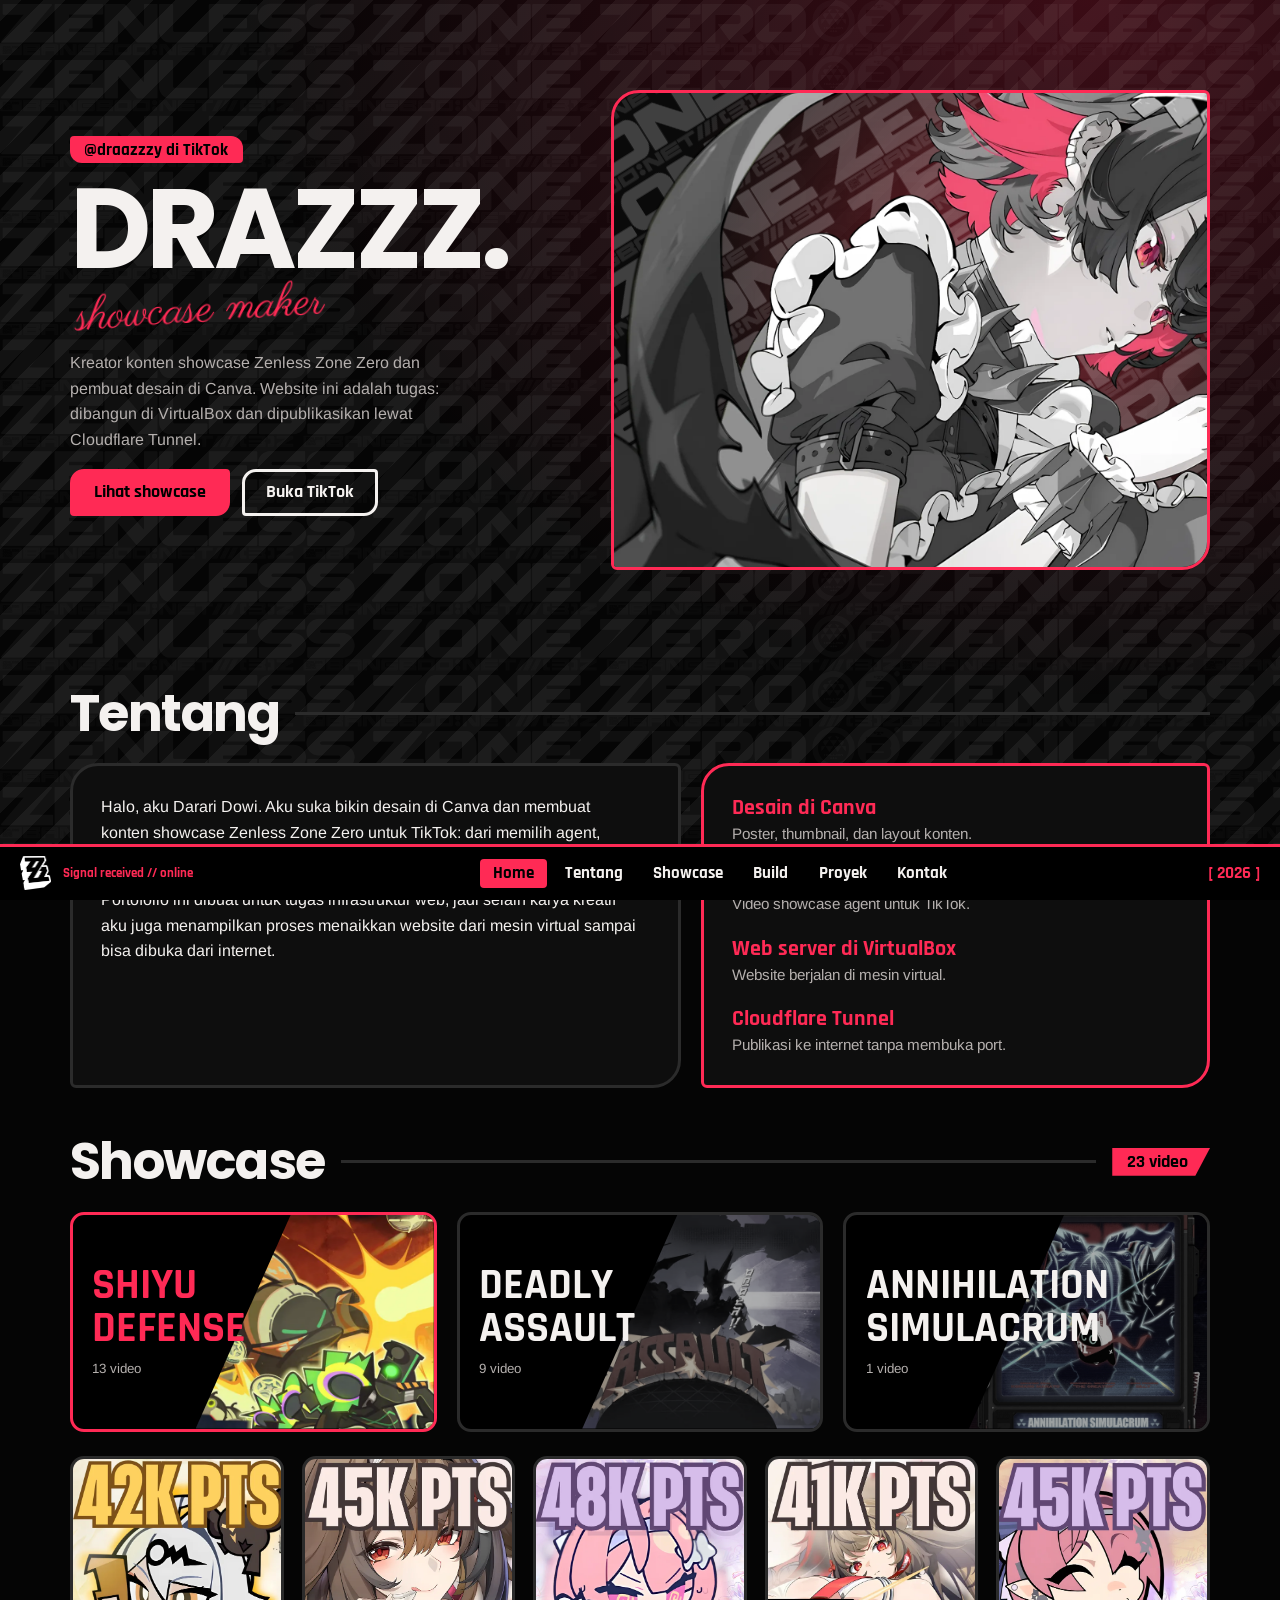
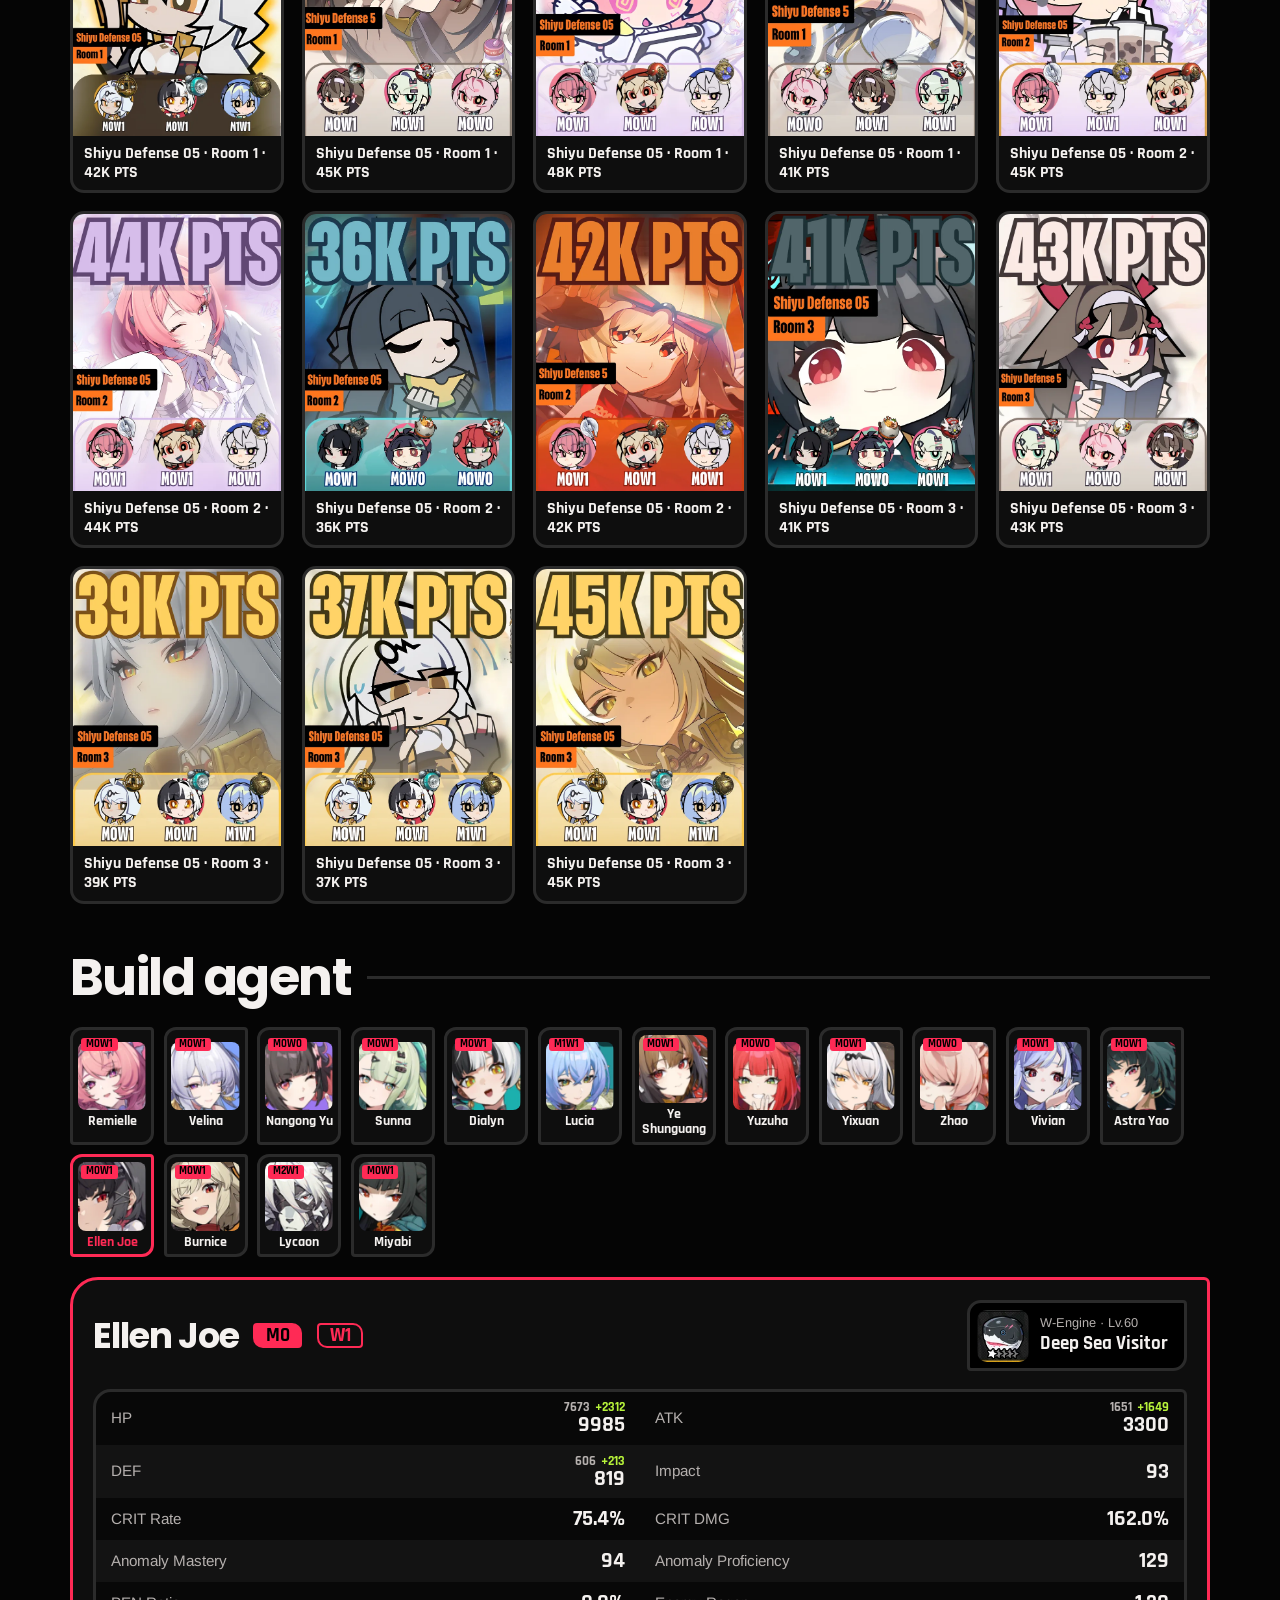
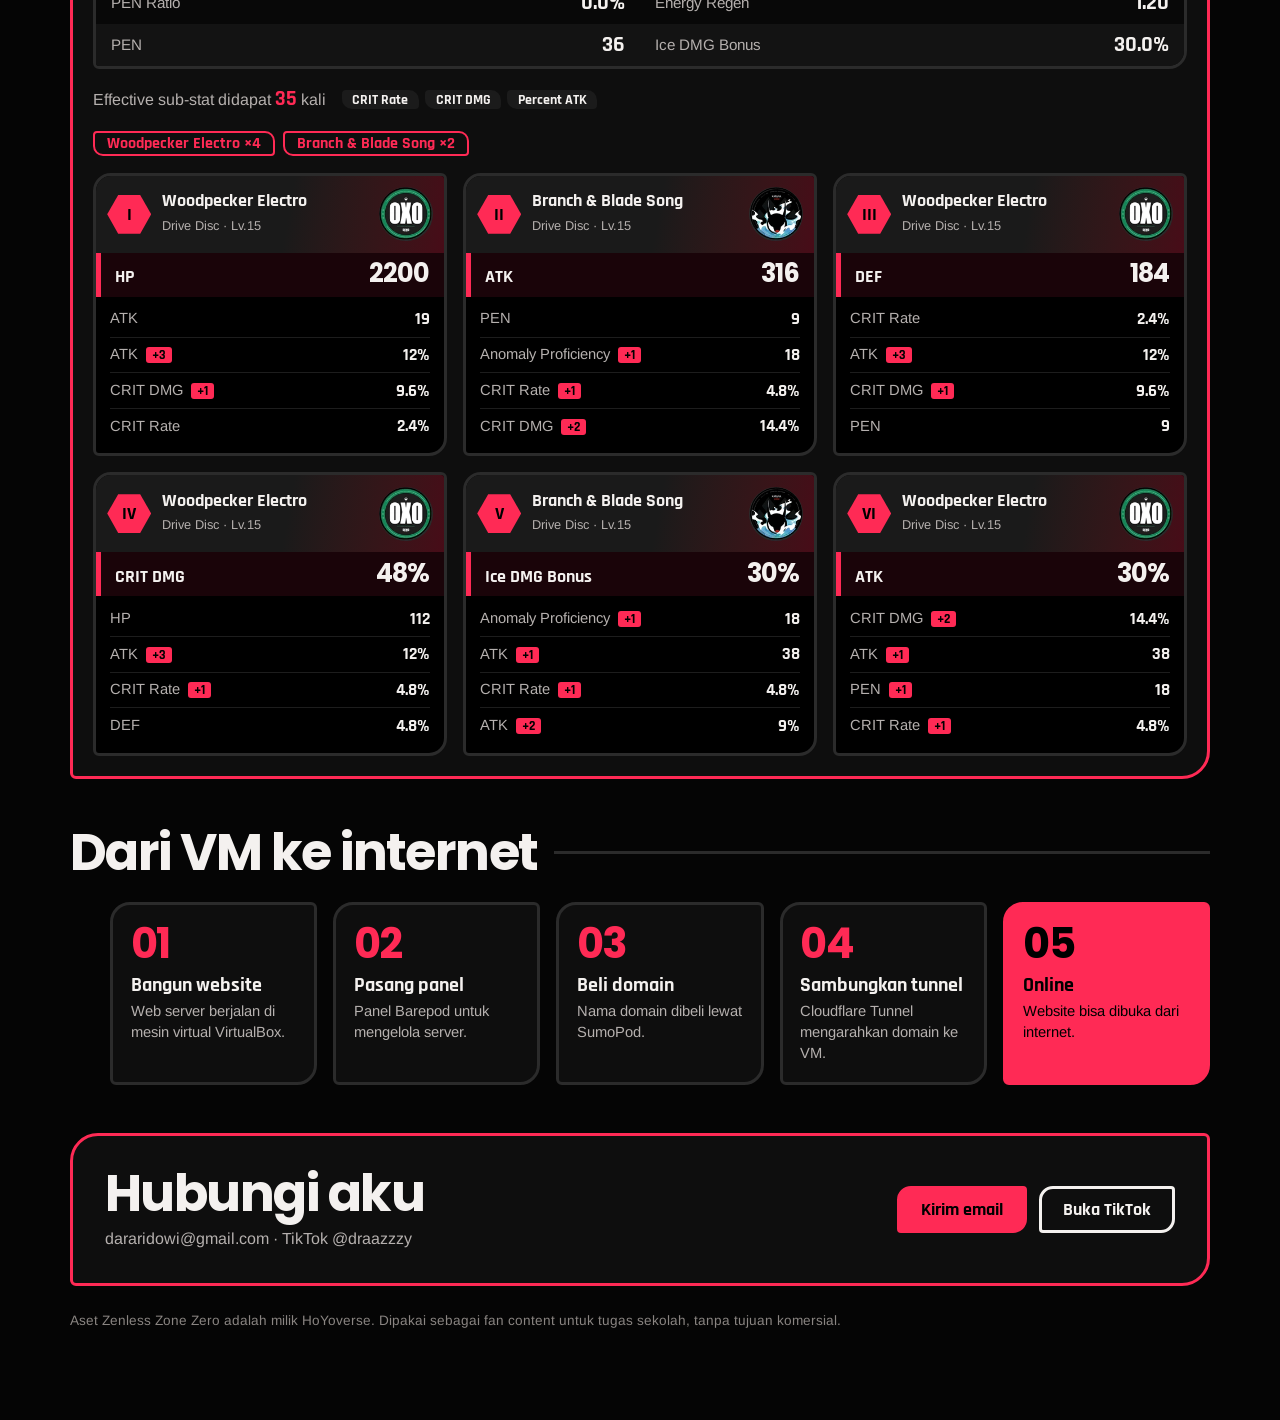
==== index.html @ 4cbf47a1 "Commit pertama portofolio tiktok draazzzy" ====
<!DOCTYPE html>
<html lang="id">
<head>
<meta charset="utf-8">
<meta name="viewport" content="width=device-width, initial-scale=1, viewport-fit=cover">
<meta name="theme-color" content="#000000">
<title>Drazzz. | Portofolio</title>
<meta name="description" content="Portofolio Drazzz.: desain Canva dan konten showcase Zenless Zone Zero.">
<style>
@font-face{font-family:ZZZ;src:url(assets/fonts/Zenless_Font.ttf);font-display:swap}
@font-face{font-family:Raj;src:url(assets/fonts/Rajdhani-Bold.ttf);font-weight:700;font-display:swap}
@font-face{font-family:Script;src:url(assets/fonts/Parisienne-Regular.ttf);font-display:swap}
@font-face{font-family:Arimo;src:url(assets/fonts/Arimo-VariableFont.ttf);font-weight:100 700;font-display:swap}

@property --red{syntax:"<color>";inherits:true;initial-value:#ff2a55}
:root{transition:--red .6s ease;--bg:#050505;--card:#0e0e0e;--line:#2b2b2b;--w:#f4f1ef;--mut:#b5b0ae;--red:#ff2a55;--redd:#c4143a}
*{box-sizing:border-box;margin:0}
html{scroll-behavior:smooth}
body{font:1rem/1.6 Arimo,system-ui,sans-serif;color:var(--w);background:var(--bg);padding-bottom:5.5rem}
img{display:block;max-width:100%}
a{color:inherit}
button{font:inherit;color:inherit;cursor:pointer}
:focus-visible{outline:3px solid var(--w);outline-offset:3px}
.wrap{max-width:1180px;margin:0 auto;padding:0 1.25rem}
.sec{padding:3rem 0 0;scroll-margin-top:1rem}
.panel{border:3px solid var(--line);border-radius:28px 6px 28px 6px;background:var(--card);overflow:hidden}

/* latar animasi ala ZZZ: garis diagonal + teks banner bergeser */
.bg{position:fixed;inset:0;z-index:-1;pointer-events:none;
  background:radial-gradient(ellipse at 85% 0,color-mix(in srgb,var(--red) 22%,transparent),transparent 55%),
  linear-gradient(135deg,#121212 25%,transparent 25% 50%,#121212 50% 75%,transparent 75%) 0 0/44px 44px}
.bg::after{content:"";position:absolute;inset:0;background:url(assets/img/banner.webp) 0 0/900px auto;opacity:.045}
@media(prefers-reduced-motion:no-preference){
  .bg{animation:stripe 3s linear infinite}
  .bg::after{animation:slide 40s linear infinite}
  @keyframes stripe{to{background-position:0 0,44px 44px}}
  @keyframes slide{to{background-position:900px 0}}
}

h2{display:flex;align-items:center;gap:1rem;font:700 clamp(2rem,5vw,3.2rem)/1 ZZZ,sans-serif;letter-spacing:-.03em;margin-bottom:1.5rem}
h2::after{content:"";flex:1;height:3px;background:var(--line);min-width:2rem}
.tag{order:1;font:700 1.15rem Raj,sans-serif;letter-spacing:0;background:var(--red);color:#000;padding:.15rem 1.4rem .15rem .9rem;clip-path:polygon(0 0,100% 0,85% 100%,0 100%)}

/* HERO */
.hero{display:grid;grid-template-columns:1fr 1.15fr;gap:1.25rem;padding-top:1.25rem;min-height:min(80vh,640px);align-items:center}
.copy{display:flex;flex-direction:column;justify-content:flex-end;align-items:flex-start;gap:1rem;padding-bottom:.5rem}
.chip{font:700 1.05rem Raj,sans-serif;background:var(--red);color:#000;padding:.15rem .9rem;border-radius:4px 12px 4px 12px}
h1{font:700 clamp(2.8rem,9vw,7rem)/.9 ZZZ,sans-serif;letter-spacing:-.045em;text-transform:uppercase}
.script{font:clamp(2rem,4vw,2.9rem)/1 Script,cursive;color:var(--red);rotate:-4deg;margin:-.5rem 0 0 .4rem}
.lead{max-width:46ch;color:var(--mut)}
.btns{display:flex;flex-wrap:wrap;gap:.8rem}
.btn{display:inline-block;font:700 1.1rem Raj,sans-serif;padding:.6rem 1.3rem;border:3px solid var(--w);border-radius:14px 4px 14px 4px;background:transparent;text-decoration:none;transition:background .15s,color .15s}
.btn:hover{background:var(--w);color:#000}
.btn.p{background:var(--red);border-color:var(--red);color:#000}
.btn.p:hover{background:var(--w);border-color:var(--w)}
.art{position:relative;aspect-ratio:5/4;border-color:var(--red);background:radial-gradient(circle at 70% 40%,color-mix(in srgb,var(--red) 40%,transparent),#0a0a0a 72%)}
.vbg{position:absolute;inset:-60%;background:url(assets/img/banner_hd.webp) 0 0/1000px auto;opacity:.22;rotate:-32deg}
.ellen{position:absolute;inset:0;width:100%;height:100%;object-fit:cover;object-position:50% 50%;scale:1.05;translate:var(--px,0) var(--py,0);transition:translate .3s ease-out,opacity .25s}
@media(prefers-reduced-motion:no-preference){
  .vbg{animation:vslide 18s linear infinite}
  .ellen{animation:float 6s ease-in-out infinite}
  @keyframes vslide{to{background-position:1000px 0}}
  @keyframes float{50%{transform:translateY(-14px) rotate(.8deg)}}
}

/* TENTANG */
.two{display:grid;grid-template-columns:1.2fr 1fr;gap:1.25rem}
.about{padding:1.75rem}
.about p{max-width:60ch}
.about p+p{margin-top:1rem}
.skills{list-style:none;display:grid;gap:1.1rem;align-content:center;padding:1.75rem;border-color:var(--red)}
.skills b{display:block;font:700 1.35rem Raj,sans-serif;color:var(--red)}
.skills span{font-size:.95rem;color:var(--mut)}

/* SHOWCASE */
.modes{display:grid;grid-template-columns:repeat(3,1fr);gap:1.25rem;margin-bottom:1.5rem}
.mode{position:relative;min-height:220px;padding:1.2rem;text-align:left;background:#000;border:3px solid var(--line);border-radius:14px;overflow:hidden;transition:border-color .2s}
.mode img{position:absolute;right:0;bottom:0;width:66%;height:100%;object-fit:cover;clip-path:polygon(40% 0,100% 0,100% 100%,0 100%);filter:grayscale(.8) brightness(.7);transition:filter .3s}
.mode span,.mode small{position:relative;display:block}
.mode span{font:700 clamp(1.8rem,3.4vw,2.7rem)/1 Raj,sans-serif;text-transform:uppercase;max-width:60%}
.mode small{margin-top:.5rem;color:var(--mut)}
.mode:hover,.mode[aria-pressed=true]{border-color:var(--red)}
.mode:hover img,.mode[aria-pressed=true] img{filter:none}
.mode[aria-pressed=true] span{color:var(--red)}
.grid{display:grid;grid-template-columns:repeat(auto-fill,minmax(200px,1fr));gap:1.1rem}
.th{padding:0;text-align:left;background:var(--card);border:3px solid var(--line);border-radius:14px;overflow:hidden;transition:transform .2s,box-shadow .2s,border-color .2s}
.th img{width:100%;aspect-ratio:3/4;object-fit:cover}
.th span{display:block;padding:.5rem .7rem;font:700 1rem/1.2 Raj,sans-serif}
.th:hover{transform:translate(-3px,-3px);border-color:var(--red);box-shadow:6px 6px 0 var(--red)}
dialog{margin:auto;max-width:min(92vw,520px);max-height:92vh;padding:0;border:3px solid var(--red);border-radius:18px;background:var(--card);color:var(--w);overflow:auto}
dialog::backdrop{background:rgba(0,0,0,.85)}
dialog img{width:100%}
dialog p{padding:.9rem 1.1rem;font:700 1.2rem Raj,sans-serif}
dialog button{position:absolute;right:.6rem;top:.6rem;background:#000;border:2px solid var(--w);border-radius:8px;padding:.1rem .7rem;font:700 1.1rem Raj,sans-serif}

/* BUILD */
.tabs{display:flex;flex-wrap:wrap;gap:.6rem;margin-bottom:1.25rem}
.tab{width:84px;padding:.3rem;background:var(--card);border:3px solid var(--line);border-radius:12px 4px 12px 4px;text-align:center;font:700 .85rem/1.1 Raj,sans-serif;transition:border-color .2s,transform .2s}
.tab img{width:100%;aspect-ratio:1;object-fit:cover;border-radius:8px;margin-bottom:.25rem}
.tab{position:relative}
.tab i{position:absolute;top:.5rem;left:.5rem;font:700 .7rem/1.2 Raj,sans-serif;font-style:normal;background:var(--red);color:#000;padding:0 .3rem;border-radius:3px}
.mw.w{background:transparent;color:var(--red);box-shadow:inset 0 0 0 2px var(--red)}
.tab:hover{transform:translateY(-3px)}
.tab[aria-pressed=true]{border-color:var(--red);color:var(--red)}
.bview{display:grid;gap:1.1rem;padding:1.25rem;border-color:var(--red)}
.bhead{display:flex;flex-wrap:wrap;align-items:center;gap:.9rem}
.bhead h3{font:700 clamp(1.6rem,4vw,2.2rem)/1 ZZZ,sans-serif;letter-spacing:-.03em}
.mw{background:var(--red);color:#000;font:700 1.2rem Raj,sans-serif;padding:0 .8rem;border-radius:4px 10px 4px 10px}
.eng{display:flex;align-items:center;gap:.7rem;margin-left:auto;padding:.4rem 1rem .4rem .4rem;border:3px solid var(--line);border-radius:14px 4px 14px 4px;background:#000}
.eng img{width:52px;height:52px;border-radius:10px}
.eng small{display:block;color:var(--mut);font-size:.8rem;line-height:1.2}
.eng b{font:700 1.2rem/1.1 Raj,sans-serif}
.sets{display:flex;flex-wrap:wrap;gap:.5rem}
.sets span{font:700 1rem Raj,sans-serif;border:2px solid var(--red);color:var(--red);padding:0 .75rem;border-radius:4px 10px 4px 10px}
.stats{display:grid;grid-template-columns:1fr 1fr;border:3px solid var(--line);border-radius:18px 6px 18px 6px;overflow:hidden;background:#080808}
.sr{display:flex;justify-content:space-between;align-items:center;gap:.6rem;padding:.55rem .95rem;color:var(--mut);font-size:.95rem}
.sr:nth-child(4n+3),.sr:nth-child(4n+4){background:#131313}
.sr b{font:700 1.35rem/1 Raj,sans-serif;color:var(--w);text-align:right;white-space:nowrap}
.sr b small{display:block;font:700 .8rem/1.1 Raj,sans-serif;color:var(--mut)}
.sr b em{font-style:normal;color:#b6f23a;margin-left:.3rem}
.eff{display:flex;flex-wrap:wrap;align-items:center;gap:.5rem 1rem;color:var(--mut)}
.eff b{font:700 1.3rem Raj,sans-serif;color:var(--red)}
.chips{display:flex;flex-wrap:wrap;gap:.4rem}
.chips span{font:700 .9rem Raj,sans-serif;color:var(--w);background:#1b1b1b;padding:.05rem .65rem;border-radius:4px 10px 4px 10px}
.dgrid{display:grid;grid-template-columns:repeat(3,1fr);gap:1rem}
.dc{background:#000;border:3px solid var(--line);border-radius:18px 6px 18px 6px;overflow:hidden;transition:border-color .2s,transform .2s}
.dc:hover{border-color:var(--red);transform:translateY(-3px)}
.dh{display:flex;align-items:center;gap:.7rem;padding:.7rem;background:linear-gradient(100deg,#1a1a1a 55%,color-mix(in srgb,var(--red) 28%,#000))}
.hex{flex:none;width:44px;height:44px;display:grid;place-items:center;background:var(--red);color:#000;font:700 1.15rem Raj,sans-serif;clip-path:polygon(25% 6%,75% 6%,100% 50%,75% 94%,25% 94%,0 50%)}
.dh b{display:block;font:700 1.15rem/1.1 Raj,sans-serif}
.dh small{color:var(--mut);font-size:.8rem}
.dh img{width:54px;height:54px;margin-left:auto;border-radius:50%}
.dm{display:flex;justify-content:space-between;align-items:baseline;gap:.5rem;padding:.55rem .9rem;border-left:5px solid var(--red);background:color-mix(in srgb,var(--red) 10%,#000);font:700 1.1rem Raj,sans-serif}
.dm em{font:700 1.6rem/1 ZZZ,sans-serif;font-style:normal;letter-spacing:-.03em}
.ds{list-style:none;padding:.3rem .9rem .6rem}
.ds li{display:flex;justify-content:space-between;align-items:center;gap:.5rem;padding:.35rem 0;border-bottom:1px solid #1d1d1d;font-size:.92rem;color:var(--mut)}
.ds li:last-child{border:0}
.ds i{font:700 .8rem Raj,sans-serif;font-style:normal;background:var(--red);color:#000;padding:0 .4rem;border-radius:3px;margin-left:.45rem}
.ds b{font:700 1.05rem Raj,sans-serif;color:var(--w)}
@media(max-width:900px){.dgrid{grid-template-columns:1fr 1fr}}
@media(max-width:600px){.dgrid,.stats{grid-template-columns:1fr}.eng{margin-left:0}.sr:nth-child(n){background:none}.sr:nth-child(even){background:#131313}}
[hidden]{display:none!important}
dialog .btn{margin:0 1.1rem 1.1rem}

/* PROYEK */
.steps{list-style:none;display:grid;grid-template-columns:repeat(5,1fr);gap:1rem;counter-reset:s}
.steps li{counter-increment:s;padding:1.1rem;border:3px solid var(--line);border-radius:20px 6px 20px 6px;background:var(--card)}
.steps li::before{content:counter(s,decimal-leading-zero);display:block;font:700 2.6rem/1 ZZZ,sans-serif;letter-spacing:-.04em;color:var(--red);margin-bottom:.6rem}
.steps b{display:block;font:700 1.25rem/1.1 Raj,sans-serif;margin-bottom:.3rem}
.steps p{font-size:.92rem;line-height:1.45;color:var(--mut)}
.steps li:last-child{background:var(--red);border-color:var(--red);color:#000}
.steps li:last-child::before,.steps li:last-child p{color:#000}

/* KONTAK */
.contact{display:grid;grid-template-columns:1fr auto;gap:1.5rem;align-items:center;padding:2rem;border-color:var(--red)}
.contact h3{font:700 clamp(1.8rem,5vw,3.2rem)/1 ZZZ,sans-serif;letter-spacing:-.03em;margin-bottom:.4rem}
.contact p{color:var(--mut)}
footer{max-width:1180px;margin:0 auto;padding:1.5rem 1.25rem 0;font-size:.85rem;color:#8a8582}

/* NAV BAWAH */
.nav{position:fixed;inset:auto 0 0 0;display:flex;align-items:center;gap:1.2rem;background:#000;border-top:3px solid var(--red);
  padding:.6rem 1.25rem calc(.6rem + env(safe-area-inset-bottom,0px));font:700 1.05rem Raj,sans-serif;z-index:5}
.nav img{height:34px;width:auto}
.sig{display:flex;align-items:center;gap:.7rem;font-size:.8rem;color:var(--red);white-space:nowrap}
.nav ul{display:flex;gap:.3rem;list-style:none;margin:0 auto;overflow-x:auto}
.nav li a{display:block;padding:.2rem .8rem;text-decoration:none;border-radius:4px;white-space:nowrap}
.nav li a:hover{background:#222}
.nav li a.on{background:var(--red);color:#000}
.yr{color:var(--red)}

/* LOADING */
#load{position:fixed;inset:0;z-index:99;display:grid;place-items:center;overflow:hidden;background:#000 linear-gradient(135deg,#121212 25%,transparent 25% 50%,#121212 50% 75%,transparent 75%) 0 0/44px 44px;clip-path:polygon(0 0,100% 0,100% 100%,0 100%)}
#load.out{animation:shutter .8s cubic-bezier(.7,0,.2,1) forwards;pointer-events:none}
@keyframes shutter{60%{clip-path:polygon(0 0,75% 0,45% 100%,0 100%)}to{clip-path:polygon(0 0,0 0,0 100%,0 100%)}}
#load .lw{position:absolute;inset:0;width:100%;height:100%;object-fit:cover;opacity:.28}
#load::after{content:"";position:absolute;inset:0;background:radial-gradient(ellipse at 100% 100%,color-mix(in srgb,var(--red) 35%,transparent),transparent 60%)}
.lc{position:relative;z-index:1;width:min(88vw,560px);display:grid;gap:1.1rem}
.lt{display:flex;align-items:flex-end;justify-content:space-between;gap:1rem}
.num{font:700 clamp(4.5rem,16vw,8rem)/.8 ZZZ,sans-serif;letter-spacing:-.06em}
.num small{font-size:.4em;color:var(--red);letter-spacing:0}
.lt .logo{height:clamp(64px,14vw,104px);width:auto}
.lc .lg{filter:invert(1);width:70%}
.pg{height:14px;background:#222;clip-path:polygon(0 0,100% 0,98% 100%,0 100%)}
.pg i{display:block;height:100%;background:var(--red);transform-origin:left;transform:scaleX(0)}
.st{display:flex;justify-content:space-between;font:700 .95rem Raj,sans-serif;color:var(--red);letter-spacing:.08em}
#tip{font-size:.9rem;color:var(--mut);min-height:4.2em}
@media(prefers-reduced-motion:no-preference){
  #load{animation:lstripe 3s linear infinite}
  @keyframes lstripe{to{background-position:44px 44px}}
  .lt .logo{animation:pop .9s cubic-bezier(.2,.9,.3,1.4) both}
  @keyframes pop{from{transform:scale(.4) rotate(-20deg);opacity:0}}
}
@media(prefers-reduced-motion:reduce){#load.out{animation:none;opacity:0}}
@media(max-width:860px){
  .hero,.two,.contact,.build{grid-template-columns:1fr}
  .modes{grid-template-columns:1fr}
  .steps{grid-template-columns:1fr 1fr}
  .discs{grid-template-columns:repeat(3,1fr)}
  h1{font-size:18vw}
  .sig span,.yr{display:none}
}
@media(max-width:520px){.steps{grid-template-columns:1fr}}

@media(prefers-reduced-motion:no-preference){
  .copy>*{animation:up .7s cubic-bezier(.2,.7,.2,1) both}
  .copy>:nth-child(2){animation-delay:.08s}.copy>:nth-child(3){animation-delay:.16s}
  .copy>:nth-child(4){animation-delay:.24s}.copy>:nth-child(5){animation-delay:.32s}
  .art{animation:wipe .9s cubic-bezier(.7,0,.2,1) both}
  @keyframes up{from{transform:translateY(28px);opacity:0}}
  @keyframes wipe{from{clip-path:inset(0 0 0 100%)}}
}

</style>
<noscript><style>#load{display:none}</style></noscript>
</head>
<body>
<div class="bg" aria-hidden="true"></div>

<!-- LOADING PAGE -->
<div id="load" role="status" aria-label="Memuat">
  <img class="lw" id="lw" alt="">
  <div class="lc">
    <div class="lt"><div class="num"><span id="pc">0</span><small>%</small></div><img class="logo" src="assets/img/logo_white.png" alt="ZZZ"></div>
    <img class="lg" src="assets/img/loading.webp" alt="Now loading, Bangboo N.E.T.">
    <div class="pg"><i id="bar"></i></div>
    <div class="st"><span>BANGBOO N.E.T.</span><span id="stt">CONNECTING</span></div>
    <p id="tip"></p>
  </div>
</div>

<main class="wrap">

  <!-- HERO -->
  <header class="hero" id="home">
    <div class="copy">
      <p class="chip">@draazzzy di TikTok</p>
      <h1>Drazzz.</h1>
      <p class="script">showcase maker</p>
      <p class="lead">Kreator konten showcase Zenless Zone Zero dan pembuat desain di Canva. Website ini adalah tugas: dibangun di VirtualBox dan dipublikasikan lewat Cloudflare Tunnel.</p>
      <div class="btns">
        <a class="btn p" href="#showcase">Lihat showcase</a>
        <a class="btn" href="https://www.tiktok.com/@draazzzy" target="_blank" rel="noopener">Buka TikTok</a>
      </div>
    </div>
    <div class="art panel">
      <div class="vbg" aria-hidden="true"></div>
      <img class="ellen" id="hero" src="assets/img/hero/ellen.webp" alt="Ilustrasi agent Ellen Joe dari Zenless Zone Zero">
    </div>
  </header>

  <!-- TENTANG -->
  <section class="sec" id="about">
    <h2>Tentang</h2>
    <div class="two">
      <div class="about panel">
        <p>Halo, aku Darari Dowi. Aku suka bikin desain di Canva dan membuat konten showcase Zenless Zone Zero untuk TikTok: dari memilih agent, menata tampilan, sampai mengemasnya jadi video pendek.</p>
        <p>Portofolio ini dibuat untuk tugas infrastruktur web, jadi selain karya kreatif aku juga menampilkan proses menaikkan website dari mesin virtual sampai bisa dibuka dari internet.</p>
      </div>
      <ul class="skills panel">
        <li><b>Desain di Canva</b><span>Poster, thumbnail, dan layout konten.</span></li>
        <li><b>Konten showcase ZZZ</b><span>Video showcase agent untuk TikTok.</span></li>
        <li><b>Web server di VirtualBox</b><span>Website berjalan di mesin virtual.</span></li>
        <li><b>Cloudflare Tunnel</b><span>Publikasi ke internet tanpa membuka port.</span></li>
      </ul>
    </div>
  </section>

  <!-- SHOWCASE: isi dari MODES di bawah (script) -->
  <section class="sec" id="showcase">
    <h2>Showcase <span class="tag" id="count"></span></h2>
    <div class="modes" id="modes"></div>
    <div class="grid" id="grid"></div>
  </section>

  <!-- BUILD AGENT (drive disc). Edit data di BUILDS (script) -->
  <section class="sec" id="build">
    <h2>Build agent</h2>
    <div id="builds"></div>
  </section>

  <!-- PROYEK -->
  <section class="sec" id="proyek">
    <h2>Dari VM ke internet</h2>
    <ol class="steps">
      <li><b>Bangun website</b><p>Web server berjalan di mesin virtual VirtualBox.</p></li>
      <li><b>Pasang panel</b><p>Panel Barepod untuk mengelola server.</p></li>
      <li><b>Beli domain</b><p>Nama domain dibeli lewat SumoPod.</p></li>
      <li><b>Sambungkan tunnel</b><p>Cloudflare Tunnel mengarahkan domain ke VM.</p></li>
      <li><b>Online</b><p>Website bisa dibuka dari internet.</p></li>
    </ol>
  </section>

  <!-- KONTAK -->
  <section class="sec" id="contact">
    <div class="contact panel">
      <div>
        <h3>Hubungi aku</h3>
        <p>dararidowi@gmail.com &middot; TikTok @draazzzy</p>
      </div>
      <div class="btns">
        <a class="btn p" href="mailto:dararidowi@gmail.com">Kirim email</a>
        <a class="btn" href="https://www.tiktok.com/@draazzzy" target="_blank" rel="noopener">Buka TikTok</a>
      </div>
    </div>
  </section>
</main>

<footer>Aset Zenless Zone Zero adalah milik HoYoverse. Dipakai sebagai fan content untuk tugas sekolah, tanpa tujuan komersial.</footer>

<nav class="nav" aria-label="Navigasi utama">
  <div class="sig"><img src="assets/img/logo_white.png" alt="ZZZ"><span>Signal received // online</span></div>
  <ul>
    <li><a href="#home" class="on">Home</a></li>
    <li><a href="#about">Tentang</a></li>
    <li><a href="#showcase">Showcase</a></li>
    <li><a href="#build">Build</a></li>
    <li><a href="#proyek">Proyek</a></li>
    <li><a href="#contact">Kontak</a></li>
  </ul>
  <b class="yr">[ 2026 ]</b>
</nav>

<dialog id="dlg"><button type="button" id="x">Tutup</button><img id="dimg" alt=""><p id="dcap"></p><a class="btn p" id="go" target="_blank" rel="noopener" hidden>Tonton video</a></dialog>

<script>
/* ===== DATA (edit di sini) =====
   items: [thumbnail, judul, poin, link video TikTok (opsional)]
   thumbnail = nomor (assets/img/tNOMOR.webp) ATAU nama file di assets/img, mis. 'video-baru.jpg' */
const MODES=[
 {name:'Shiyu Defense',img:'shiyu.webp',items:[
  [2,'Shiyu Defense 05 · Room 1','42K'],[8,'Shiyu Defense 05 · Room 1','45K'],[11,'Shiyu Defense 05 · Room 1','48K'],[18,'Shiyu Defense 05 · Room 1','41K'],
  [3,'Shiyu Defense 05 · Room 2','45K'],[9,'Shiyu Defense 05 · Room 2','44K'],[12,'Shiyu Defense 05 · Room 2','36K'],[19,'Shiyu Defense 05 · Room 2','42K'],
  [1,'Shiyu Defense 05 · Room 3','41K'],[4,'Shiyu Defense 05 · Room 3','43K'],[10,'Shiyu Defense 05 · Room 3','39K'],[13,'Shiyu Defense 05 · Room 3','37K'],[20,'Shiyu Defense 05 · Room 3','45K']]},
 {name:'Deadly Assault',img:'deadly.webp',items:[
  [5,'Kusarikku','34K'],[16,'Kusarikku','36K'],[6,'Girtabilulu - Stagnant','46K'],[7,'Ye Shiyuan the Thrall','43K'],
  [14,'Phaethon of the Scorched','44K'],[15,'Infernal Revenant','26K'],[17,'Infernal Revenant','43K'],[22,'Etheric Other - Truvie','40K'],[23,'Unknown Corruption','41K']]},
 {name:'Annihilation Simulacrum',img:'an.webp',items:[
  [21,'Integrated: Sacrifice - Heretic Jester (Extreme)','']]}
];
/* Build agent: tab [id, nama, mindscape+W-Engine, mis. 'M0W1' (M = Mindscape, W = W-Engine)]. Kosongkan '' kalau belum diisi */
const BUILDS=[['remielle','Remielle','M0W1'],['velina','Velina','M0W1'],['nangong_yu','Nangong Yu','M0W0'],['sunna','Sunna','M0W1'],['dialyn','Dialyn','M0W1'],['lucia','Lucia','M1W1'],['ye_shunguang','Ye Shunguang','M0W1'],['yuzuha','Yuzuha','M0W0'],['yixuan','Yixuan','M0W1'],['zhao','Zhao','M0W0'],['vivian','Vivian','M0W1'],['astra_yao','Astra Yao','M0W1'],['ellen','Ellen Joe','M0W1'],['burnice','Burnice','M0W1'],['lycaon','Lycaon','M2W1'],['miyabi','Miyabi','M0W1']];
/* Data disc per agent (hasil baca screenshot build).
   AG[id]={e:nama W-Engine, l:level, d:[[kunciSet, mainStat, nilai, [[substat, nilai, jumlahRoll]x4]] x6 slot]}
   jumlahRoll 1 = belum di-upgrade, 2 = +1, dst. */
const AG={"remielle":{"e":"Ode of Resurrected","l":60,"d":[["feathered_fate","HP","2200",[["CRIT Rate","2.4%",1],["Anomaly Proficiency","18",2],["ATK","12%",4],["ATK","19",1]]],["feathered_fate","ATK","316",[["DEF","9.6%",2],["ATK","12%",4],["Anomaly Proficiency","9",1],["CRIT Rate","4.8%",2]]],["feathered_fate","DEF","184",[["CRIT DMG","9.6%",2],["Anomaly Proficiency","18",2],["ATK","9%",3],["PEN","9",1]]],["freedom_blues","Anomaly Proficiency","92",[["DEF","15",1],["ATK","9%",3],["ATK","38",2],["CRIT Rate","4.8%",2]]],["freedom_blues","ATK","30%",[["ATK","38",2],["DEF","9.6%",2],["CRIT Rate","2.4%",1],["Anomaly Proficiency","27",3]]],["feathered_fate","ATK","30%",[["ATK","38",2],["PEN","18",2],["HP","6%",2],["Anomaly Proficiency","27",3]]]]},"velina":{"e":"Joyau Doré","l":60,"d":[["wuthering_salon","HP","2200",[["DEF","30",2],["ATK","6%",2],["Anomaly Proficiency","27",3],["DEF","4.8%",1]]],["swing_jazz","ATK","316",[["DEF","45",3],["CRIT Rate","2.4%",1],["Anomaly Proficiency","27",3],["CRIT DMG","9.6%",2]]],["wuthering_salon","DEF","184",[["ATK","9%",3],["DEF","9.6%",2],["PEN","9",1],["Anomaly Proficiency","27",3]]],["wuthering_salon","Anomaly Proficiency","92",[["PEN","18",2],["ATK","9%",3],["HP","112",1],["DEF","9.6%",2]]],["wuthering_salon","Wind DMG Bonus","30%",[["ATK","6%",2],["HP","3%",1],["Anomaly Proficiency","18",2],["HP","336",3]]],["swing_jazz","Energy Regen","60%",[["ATK","6%",2],["DEF","4.8%",1],["DEF","30",2],["Anomaly Proficiency","27",3]]]]},"nangong_yu":{"e":"Steam Oven","l":60,"d":[["phaethon_s_melody","HP","2200",[["DEF","30",2],["Anomaly Proficiency","27",3],["ATK","38",2],["PEN","9",1]]],["phaethon_s_melody","ATK","316",[["ATK","6%",2],["DEF","9.6%",2],["CRIT Rate","4.8%",2],["Anomaly Proficiency","27",3]]],["phaethon_s_melody","DEF","184",[["Anomaly Proficiency","36",4],["HP","3%",1],["HP","224",2],["CRIT DMG","4.8%",1]]],["chaos_jazz","Anomaly Proficiency","92",[["ATK","6%",2],["DEF","15",1],["PEN","27",3],["DEF","9.6%",2]]],["chaos_jazz","PEN Ratio","24%",[["PEN","9",1],["ATK","57",3],["CRIT DMG","9.6%",2],["Anomaly Proficiency","18",2]]],["phaethon_s_melody","Anomaly Mastery","30%",[["PEN","18",2],["CRIT DMG","9.6%",2],["ATK","38",2],["Anomaly Proficiency","18",2]]]]},"sunna":{"e":"Thoughtbop","l":60,"d":[["moonlight_lullaby","HP","2200",[["ATK","9%",3],["PEN","18",2],["HP","6%",2],["ATK","19",1]]],["moonlight_lullaby","ATK","316",[["CRIT DMG","14.4%",3],["HP","224",2],["ATK","6%",2],["Anomaly Proficiency","9",1]]],["swing_jazz","DEF","184",[["CRIT Rate","4.8%",2],["ATK","12%",4],["DEF","4.8%",1],["CRIT DMG","9.6%",2]]],["moonlight_lullaby","ATK","30%",[["Anomaly Proficiency","18",2],["CRIT Rate","2.4%",1],["HP","6%",2],["CRIT DMG","14.4%",3]]],["swing_jazz","ATK","30%",[["DEF","45",3],["DEF","9.6%",2],["CRIT Rate","2.4%",1],["CRIT DMG","9.6%",2]]],["moonlight_lullaby","Energy Regen","60%",[["PEN","18",2],["Anomaly Proficiency","18",2],["DEF","15",1],["ATK","9%",3]]]]},"dialyn":{"e":"Yesterday Calls","l":60,"d":[["moonlight_lullaby","HP","2200",[["CRIT DMG","4.8%",1],["DEF","4.8%",1],["CRIT Rate","12%",5],["Anomaly Proficiency","9",1]]],["king_of_the_summit","ATK","316",[["DEF","4.8%",1],["CRIT DMG","19.2%",4],["HP","224",2],["CRIT Rate","4.8%",2]]],["king_of_the_summit","DEF","184",[["CRIT Rate","7.2%",3],["CRIT DMG","14.4%",3],["Anomaly Proficiency","9",1],["ATK","6%",2]]],["moonlight_lullaby","CRIT Rate","24%",[["CRIT DMG","9.6%",2],["HP","3%",1],["ATK","9%",3],["HP","224",2]]],["king_of_the_summit","Physical DMG Bonus","30%",[["ATK","38",2],["CRIT DMG","14.4%",3],["ATK","3%",1],["CRIT Rate","4.8%",2]]],["king_of_the_summit","Energy Regen","60%",[["ATK","19",1],["Anomaly Proficiency","36",4],["CRIT Rate","4.8%",2],["DEF","15",1]]]]},"lucia":{"e":"Dreamlit Hearth","l":55,"d":[["moonlight_lullaby","HP","2200",[["HP","9%",3],["PEN","18",2],["DEF","9.6%",2],["CRIT Rate","4.8%",2]]],["bunny_in_wonderland","ATK","316",[["CRIT DMG","4.8%",1],["DEF","30",2],["CRIT Rate","4.8%",2],["HP","12%",4]]],["moonlight_lullaby","DEF","184",[["PEN","27",3],["HP","9%",3],["HP","224",2],["DEF","4.8%",1]]],["moonlight_lullaby","HP","30%",[["ATK","38",2],["CRIT Rate","7.2%",3],["CRIT DMG","9.6%",2],["ATK","6%",2]]],["moonlight_lullaby","HP","30%",[["CRIT Rate","7.2%",3],["HP","112",1],["CRIT DMG","4.8%",1],["ATK","9%",3]]],["bunny_in_wonderland","HP","30%",[["ATK","76",4],["ATK","6%",2],["HP","112",1],["DEF","30",2]]]]},"ye_shunguang":{"e":"Cloudcleave Radiance","l":60,"d":[["white_water_ballad","HP","2200",[["CRIT DMG","19.2%",4],["DEF","30",2],["CRIT Rate","4.8%",2],["DEF","4.8%",1]]],["white_water_ballad","ATK","316",[["CRIT DMG","9.6%",2],["DEF","9.6%",2],["CRIT Rate","2.4%",1],["ATK","12%",4]]],["branch_blade_song","DEF","184",[["CRIT DMG","9.6%",2],["DEF","4.8%",1],["ATK","6%",2],["CRIT Rate","7.2%",3]]],["white_water_ballad","CRIT DMG","48%",[["PEN","18",2],["ATK","19",1],["CRIT Rate","7.2%",3],["ATK","9%",3]]],["white_water_ballad","PEN Ratio","24%",[["ATK","38",2],["DEF","9.6%",2],["Anomaly Proficiency","9",1],["CRIT DMG","14.4%",3]]],["branch_blade_song","ATK","30%",[["ATK","19",1],["HP","9%",3],["CRIT Rate","7.2%",3],["CRIT DMG","4.8%",1]]]]},"yuzuha":{"e":"Kaboom the Cannon","l":60,"d":[["phaethon_s_melody","HP","2200",[["HP","6%",2],["CRIT Rate","2.4%",1],["Anomaly Proficiency","27",3],["ATK","6%",2]]],["moonlight_lullaby","ATK","316",[["ATK","12%",4],["CRIT DMG","4.8%",1],["DEF","4.8%",1],["CRIT Rate","4.8%",2]]],["moonlight_lullaby","DEF","184",[["ATK","9%",3],["HP","112",1],["Anomaly Proficiency","18",2],["CRIT DMG","14.4%",3]]],["moonlight_lullaby","ATK","30%",[["ATK","57",3],["PEN","9",1],["HP","3%",1],["Anomaly Proficiency","27",3]]],["moonlight_lullaby","ATK","30%",[["HP","12%",4],["DEF","30",2],["Anomaly Proficiency","9",1],["CRIT DMG","4.8%",1]]],["phaethon_s_melody","Anomaly Mastery","30%",[["ATK","57",3],["CRIT DMG","4.8%",1],["DEF","30",2],["CRIT Rate","4.8%",2]]]]},"yixuan":{"e":"Qingming Birdcage","l":60,"d":[["branch_blade_song","HP","2200",[["HP","6%",2],["CRIT DMG","14.4%",3],["CRIT Rate","4.8%",2],["DEF","30",2]]],["yunkui_tales","ATK","316",[["HP","9%",3],["HP","224",2],["DEF","15",1],["CRIT DMG","9.6%",2]]],["yunkui_tales","DEF","184",[["CRIT Rate","4.8%",2],["DEF","9.6%",2],["CRIT DMG","19.2%",4],["Anomaly Proficiency","9",1]]],["branch_blade_song","CRIT DMG","48%",[["ATK","9%",3],["HP","112",1],["HP","12%",4],["CRIT Rate","2.4%",1]]],["yunkui_tales","Ether DMG Bonus","30%",[["DEF","45",3],["CRIT DMG","9.6%",2],["HP","112",1],["CRIT Rate","7.2%",3]]],["yunkui_tales","HP","30%",[["DEF","30",2],["CRIT Rate","12%",5],["CRIT DMG","4.8%",1],["ATK","3%",1]]]]},"zhao":{"e":"Original Transmorpher","l":60,"d":[["bunny_in_wonderland","HP","2200",[["ATK","6%",2],["ATK","19",1],["HP","9%",3],["DEF","30",2]]],["swing_jazz","ATK","316",[["HP","9%",3],["HP","336",3],["DEF","4.8%",1],["DEF","15",1]]],["swing_jazz","DEF","184",[["ATK","3%",1],["Anomaly Proficiency","18",2],["HP","9%",3],["HP","224",2]]],["bunny_in_wonderland","HP","30%",[["CRIT Rate","9.6%",4],["HP","112",1],["DEF","15",1],["PEN","18",2]]],["bunny_in_wonderland","HP","30%",[["Anomaly Proficiency","9",1],["ATK","76",4],["HP","224",2],["DEF","9.6%",2]]],["bunny_in_wonderland","Energy Regen","60%",[["PEN","18",2],["HP","6%",2],["HP","224",2],["ATK","38",2]]]]},"vivian":{"e":"Flight of Fancy","l":60,"d":[["phaethon_s_melody","HP","2200",[["CRIT Rate","2.4%",1],["Anomaly Proficiency","27",3],["PEN","18",2],["HP","6%",2]]],["chaos_jazz","ATK","316",[["CRIT DMG","9.6%",2],["ATK","9%",3],["DEF","15",1],["Anomaly Proficiency","18",2]]],["chaos_jazz","DEF","184",[["Anomaly Proficiency","36",4],["ATK","38",2],["DEF","4.8%",1],["CRIT DMG","4.8%",1]]],["phaethon_s_melody","Anomaly Proficiency","92",[["ATK","19",1],["CRIT DMG","9.6%",2],["ATK","9%",3],["PEN","18",2]]],["phaethon_s_melody","ATK","30%",[["Anomaly Proficiency","36",4],["DEF","15",1],["CRIT DMG","9.6%",2],["HP","112",1]]],["phaethon_s_melody","Anomaly Mastery","30%",[["DEF","30",2],["HP","224",2],["Anomaly Proficiency","18",2],["HP","6%",2]]]]},"astra_yao":{"e":"Elegant Vanity","l":60,"d":[["swing_jazz","HP","2200",[["Anomaly Proficiency","18",2],["HP","6%",2],["ATK","9%",3],["ATK","19",1]]],["astral_voice","ATK","316",[["HP","6%",2],["Anomaly Proficiency","18",2],["ATK","6%",2],["CRIT DMG","9.6%",2]]],["astral_voice","DEF","184",[["Anomaly Proficiency","18",2],["CRIT DMG","9.6%",2],["ATK","57",3],["ATK","6%",2]]],["astral_voice","ATK","30%",[["DEF","4.8%",1],["Anomaly Proficiency","18",2],["ATK","38",2],["CRIT Rate","7.2%",3]]],["swing_jazz","ATK","30%",[["Anomaly Proficiency","18",2],["CRIT DMG","9.6%",2],["DEF","30",2],["DEF","9.6%",2]]],["astral_voice","Energy Regen","60%",[["ATK","6%",2],["Anomaly Proficiency","18",2],["CRIT DMG","9.6%",2],["PEN","27",3]]]]},"ellen":{"e":"Deep Sea Visitor","l":60,"d":[["woodpecker_electro","HP","2200",[["ATK","19",1],["ATK","12%",4],["CRIT DMG","9.6%",2],["CRIT Rate","2.4%",1]]],["branch_blade_song","ATK","316",[["PEN","9",1],["Anomaly Proficiency","18",2],["CRIT Rate","4.8%",2],["CRIT DMG","14.4%",3]]],["woodpecker_electro","DEF","184",[["CRIT Rate","2.4%",1],["ATK","12%",4],["CRIT DMG","9.6%",2],["PEN","9",1]]],["woodpecker_electro","CRIT DMG","48%",[["HP","112",1],["ATK","12%",4],["CRIT Rate","4.8%",2],["DEF","4.8%",1]]],["branch_blade_song","Ice DMG Bonus","30%",[["Anomaly Proficiency","18",2],["ATK","38",2],["CRIT Rate","4.8%",2],["ATK","9%",3]]],["woodpecker_electro","ATK","30%",[["CRIT DMG","14.4%",3],["ATK","38",2],["PEN","18",2],["CRIT Rate","4.8%",2]]]]},"burnice":{"e":"Flamemaker Shaker","l":60,"d":[["freedom_blues","HP","2200",[["CRIT Rate","4.8%",2],["Anomaly Proficiency","27",3],["ATK","57",3],["PEN","9",1]]],["freedom_blues","ATK","316",[["Anomaly Proficiency","27",3],["CRIT DMG","9.6%",2],["HP","336",3],["CRIT Rate","2.4%",1]]],["freedom_blues","DEF","184",[["CRIT DMG","9.6%",2],["ATK","6%",2],["Anomaly Proficiency","27",3],["DEF","4.8%",1]]],["swing_jazz","Anomaly Proficiency","92",[["HP","6%",2],["HP","224",2],["ATK","9%",3],["DEF","4.8%",1]]],["freedom_blues","Fire DMG Bonus","30%",[["ATK","6%",2],["Anomaly Proficiency","18",2],["CRIT DMG","4.8%",1],["DEF","60",4]]],["swing_jazz","Anomaly Mastery","30%",[["ATK","9%",3],["Anomaly Proficiency","27",3],["ATK","38",2],["HP","3%",1]]]]},"lycaon":{"e":"The Restrained","l":60,"d":[["king_of_the_summit","HP","2200",[["Anomaly Proficiency","27",3],["ATK","6%",2],["CRIT Rate","4.8%",2],["ATK","38",2]]],["shockstar_disco","ATK","316",[["Anomaly Proficiency","18",2],["CRIT DMG","9.6%",2],["CRIT Rate","7.2%",3],["HP","3%",1]]],["king_of_the_summit","DEF","184",[["HP","224",2],["CRIT Rate","4.8%",2],["CRIT DMG","4.8%",1],["PEN","27",3]]],["shockstar_disco","CRIT Rate","24%",[["PEN","18",2],["ATK","38",2],["CRIT DMG","9.6%",2],["DEF","9.6%",2]]],["king_of_the_summit","PEN Ratio","24%",[["CRIT Rate","2.4%",1],["ATK","6%",2],["Anomaly Proficiency","27",3],["CRIT DMG","9.6%",2]]],["king_of_the_summit","Impact","18%",[["DEF","30",2],["CRIT Rate","2.4%",1],["ATK","12%",4],["PEN","18",2]]]]},"miyabi":{"e":"Hailstorm Shrine","l":60,"d":[["branch_blade_song","HP","2200",[["DEF","4.8%",1],["ATK","12%",4],["CRIT DMG","9.6%",2],["PEN","9",1]]],["astral_voice","ATK","316",[["CRIT DMG","24%",5],["DEF","4.8%",1],["CRIT Rate","2.4%",1],["Anomaly Proficiency","9",1]]],["astral_voice","DEF","184",[["DEF","4.8%",1],["CRIT Rate","2.4%",1],["ATK","12%",4],["CRIT DMG","9.6%",2]]],["branch_blade_song","CRIT Rate","24%",[["DEF","4.8%",1],["CRIT DMG","14.4%",3],["ATK","6%",2],["HP","224",2]]],["branch_blade_song","PEN Ratio","24%",[["ATK","6%",2],["HP","224",2],["ATK","57",3],["CRIT Rate","4.8%",2]]],["branch_blade_song","ATK","30%",[["CRIT Rate","9.6%",4],["HP","112",1],["CRIT DMG","9.6%",2],["Anomaly Proficiency","9",1]]]]}};
const SETS={"feathered_fate":"Feathered Fate","freedom_blues":"Freedom Blues","wuthering_salon":"Wuthering Salon","swing_jazz":"Swing Jazz","phaethon_s_melody":"Phaethon's Melody","chaos_jazz":"Chaos Jazz","moonlight_lullaby":"Moonlight Lullaby","king_of_the_summit":"King of the Summit","bunny_in_wonderland":"Bunny in Wonderland","white_water_ballad":"White Water Ballad","branch_blade_song":"Branch & Blade Song","yunkui_tales":"Yunkui Tales","astral_voice":"Astral Voice","woodpecker_electro":"Woodpecker Electro","shockstar_disco":"Shockstar Disco"};
/* Stat agent: ST[id]=[baris stat, jumlah effective sub-stat, chip effective]
   baris = total[/base+bonus] dipisah koma, urutan LAB; "Label:nilai" mengganti nama baris */
const LAB=['HP','ATK','DEF','Impact','CRIT Rate','CRIT DMG','Anomaly Mastery','Anomaly Proficiency','PEN Ratio','Energy Regen','PEN'];
const ST={
remielle:['10131/7482+2649,4176/1566+2610,914/600+314,83,19.4%,59.6%,115,421,0.0%,1.20,27',32,'Percent ATK,Anomaly Proficiency,ATK'],
velina:['10670/7788+2882,2471/1585+886,1077/612+465,86,7.4%,59.6%,112,383,0.0%,2.88/1.20+1.68,27,Wind DMG Bonus:40.0%',26,'Anomaly Proficiency,Percent ATK'],
nangong_yu:['11049/8373+2676,1949/1340+609,970/622+348,120,9.8%,74.0%,173/126+47,341,24.0%,1.80/1.20+0.60,63,Ether DMG Bonus:0.0%',18,'Anomaly Proficiency,Percent ATK'],
sunna:['11919/8477+3442,3509/1463+2046,930/600+330,98,14.6%,98.0%,96,140,0.0%,2.60/1.00+1.60,36,Physical DMG Bonus:0.0%',13,'Percent ATK,ATK'],
dialyn:['11146/8250+2896,2108/1471+637,869/612+257,110,101.0%,112.4%,94,147,0.0%,2.16/1.20+0.96,0,Physical DMG Bonus:30.0%',33,'CRIT Rate,CRIT DMG,Percent ATK'],
lucia:['24689/8477+16212,2165/1434+731,923/594+329,83,29.0%,69.2%,96,95,0.0%,1.87/1.56+0.31,45,Ether DMG Bonus:0.0%',14,'Percent HP,HP'],
ye_shunguang:['10564/7673+2891,3031/1681+1350,994/606+388,83,48.2%,219.6%,94,102,24.0%,1.20,18,Physical DMG Bonus:10.0%',33,'CRIT DMG,CRIT Rate,Percent ATK'],
yuzuha:['12996/8829+4167,3014/1382+1632,885/612+273,86,17.0%,78.8%,171/124+47,174,0.0%,2.04/1.20+0.84,9,Physical DMG Bonus:0.0%',18,'Percent ATK,Anomaly Proficiency'],
yixuan:['19143/8373+10770,2124/1615+509,787/441+346,93,50.6%,171.6%,92,99,Sheer Force:2551,Automatic Adrenaline Accumulation:2.00,Ether DMG Bonus:30.0%',34,'CRIT Rate,CRIT DMG,Percent HP'],
zhao:['25748/9117+16631,1930/1359+571,1045/701+344,93,14.6%,50.0%,93,123,0.0%,2.16/1.20+0.96,36,Ice DMG Bonus:0.0%',21,'Percent HP,HP'],
vivian:['11130/7673+3457,2730/1593+1137,879/606+273,86,7.4%,83.6%,198/144+54,465,0.0%,1.20,36,Ether DMG Bonus:0.0%',21,'Anomaly Proficiency,Percent ATK'],
astra_yao:['11843/8609+3234,3671/1428+2243,900/600+300,83,12.2%,88.4%,93,200,0.0%,2.80/1.56+1.24,27,Ether DMG Bonus:0.0%',15,'Percent ATK,ATK'],
ellen:['9985/7673+2312,3300/1651+1649,819/606+213,93,75.4%,162.0%,94,129,0.0%,1.20,36,Ice DMG Bonus:30.0%',35,'CRIT Rate,CRIT DMG,Percent ATK'],
burnice:['10792/7368+3424,2932/1576+1356,901/600+301,83,12.2%,74.0%,153/118+35,368,0.0%,1.87/1.56+0.31,9,Fire DMG Bonus:30.0%',24,'Anomaly Proficiency,Percent ATK'],
lycaon:['11093/8416+2677,2142/1412+730,878/606+272,194/137+57,50.6%,83.6%,91,162,24.0%,1.20,63,Ice DMG Bonus:0.0%',24,'CRIT Rate,CRIT DMG,Percent ATK'],
miyabi:['10433/7673+2760,3229/1623+1606,906/606+300,86,72.2%,133.2%,116,256,24.0%,1.20,9,Ice DMG Bonus:0.0%',34,'CRIT Rate,CRIT DMG,Percent ATK']};
function statsHTML(id){
  const [str,eff,chips]=ST[id];
  const rows=str.split(',').map((t,i)=>{let l=LAB[i];if(t.includes(':')){[l,t]=t.split(':')}const [v,b]=t.split('/');return `<div class="sr"><span>${l}</span><b>${b?`<small>${b.split('+')[0]}<em>+${b.split('+')[1]}</em></small>`:''}${v}</b></div>`}).join('');
  return `<div class="stats">${rows}</div><div class="eff"><span>Effective sub-stat didapat <b>${eff}</b> kali</span><div class="chips">${chips.split(',').map(c=>`<span>${c}</span>`).join('')}</div></div>`;
}
const TIPS=["During their EX Special Attacks, Agents get a powerful DMG Reduction buff, dealing massive DMG while being invulnerable.",
 "Commissions won't end immediately upon leaving a Hollow when you Pause. You can log in to the HDD system at the workshop to resume them."];

/* ===== LOADING PAGE ===== */
const $=s=>document.querySelector(s), L=$('#load');
$('#lw').src='assets/img/load'+[1,3,5][Math.random()*3|0]+'.webp';
$('#tip').textContent=TIPS[Math.random()*TIPS.length|0];
const reduce=matchMedia('(prefers-reduced-motion:reduce)').matches;
let closed=false,loaded=document.readyState==='complete';
const closeLoad=()=>{if(closed)return;closed=true;L.classList.add('out');setTimeout(()=>L.remove(),reduce?400:850)};
addEventListener('load',()=>loaded=true);
const DUR=reduce?300:2600,t0=performance.now();
(function tick(now){
  if(!L.isConnected)return;
  const t=Math.min(1,((now||performance.now())-t0)/DUR),v=Math.round((1-Math.pow(1-t,2.2))*100);
  $('#pc').textContent=v;$('#bar').style.transform='scaleX('+v/100+')';
  $('#stt').textContent=v<100?'CONNECTING':'ACCESS GRANTED';
  if(t<1)requestAnimationFrame(tick);else(function w(){loaded?setTimeout(closeLoad,300):setTimeout(w,100)})();
})();
L.addEventListener('click',closeLoad);

/* ===== SHOWCASE ===== */
const TIMG=n=>typeof n==='number'?'assets/img/t'+n+'.webp':'assets/img/'+n;
const total=MODES.reduce((n,m)=>n+m.items.length,0);
$('#count').textContent=total+' video';
$('#modes').innerHTML=MODES.map((m,i)=>`<button class="mode" data-i="${i}" aria-pressed="false"><img src="assets/img/${m.img}" alt=""><span>${m.name}</span><small>${m.items.length} video</small></button>`).join('');
const dlg=$('#dlg');
function show(i){
  document.querySelectorAll('.mode').forEach((b,j)=>b.setAttribute('aria-pressed',i===j));
  $('#grid').innerHTML=MODES[i].items.map(([n,t,p],k)=>`<button class="th" data-i="${i}" data-k="${k}"><img src="${TIMG(n)}" alt="Thumbnail ${t}" loading="lazy"><span>${t}${p?' · '+p+' PTS':''}</span></button>`).join('');
}
$('#modes').addEventListener('click',e=>{const b=e.target.closest('.mode');if(b)show(+b.dataset.i)});
function openBox(src,cap,url,label){
  $('#dimg').src=src;$('#dimg').alt=cap;$('#dcap').textContent=cap;
  const g=$('#go');g.hidden=!url;if(url){g.href=url;g.textContent=label}
  dlg.showModal();
}
/* item ke-4 (opsional) = link video TikTok. Kosong = link ke profil */
const PROFILE='https://www.tiktok.com/@draazzzy';
$('#grid').addEventListener('click',e=>{
  const b=e.target.closest('.th');if(!b)return;
  const [n,t,p,u]=MODES[b.dataset.i].items[b.dataset.k];
  openBox(TIMG(n),t+(p?' · '+p+' PTS':''),u||PROFILE,u?'Tonton video di TikTok':'Buka TikTok @draazzzy');
});
$('#x').onclick=()=>dlg.close();
dlg.addEventListener('click',e=>{if(e.target===dlg)dlg.close()});
show(0);

/* ===== BUILD ===== */
$('#builds').innerHTML='<div class="tabs" id="tabs"></div><div class="bview panel" id="bview"></div>';
$('#tabs').innerHTML=BUILDS.map((b,i)=>`<button class="tab" data-i="${i}" aria-pressed="false"><img src="assets/img/b/${b[0]}_av.webp" alt="" loading="lazy">${b[2]?`<i>${b[2]}</i>`:''}${b[1]}</button>`).join('');
/* Warna tema tiap agent (diambil dari warna resmi karakter) */
const THEME={"remielle": "#f5a3c7", "velina": "#7a7dff", "nangong_yu": "#a65cff", "sunna": "#a8ff3d", "dialyn": "#38c0ff", "lucia": "#c3cbff", "ye_shunguang": "#e8e8f2", "yuzuha": "#ff4538", "yixuan": "#ffc21f", "zhao": "#5cff9a", "vivian": "#e060f0", "astra_yao": "#ff4fa8", "ellen": "#ff2a55", "burnice": "#ff7a1f", "lycaon": "#4f86ff", "miyabi": "#1ff0e8"};
function accent(hex){
  const [r,g,b]=[1,3,5].map(i=>parseInt(hex.substr(i,2),16)/255),mx=Math.max(r,g,b),mn=Math.min(r,g,b),d=mx-mn;
  let h=0,s=0,l=(mx+mn)/2;
  if(d){s=d/(1-Math.abs(2*l-1));h=60*(mx===r?(g-b)/d+(g<b?6:0):mx===g?(b-r)/d+2:(r-g)/d+4)}
  const rgb=L=>{const a=s*Math.min(L,1-L),f=n=>{const k=(n+h/30)%12;return L-a*Math.max(-1,Math.min(k-3,9-k,1))};return[f(0),f(8),f(4)].map(v=>Math.round(v*255))};
  const lum=c=>{const t=c.map(v=>{v/=255;return v<=.03928?v/12.92:Math.pow((v+.055)/1.055,2.4)});return .2126*t[0]+.7152*t[1]+.0722*t[2]};
  let L=Math.max(l,.5),c=rgb(L);
  while(lum(c)<.22&&L<.92){L+=.02;c=rgb(L)}   /* cukup terang agar terbaca di latar hitam */
  return '#'+c.map(v=>v.toString(16).padStart(2,'0')).join('');
}
let heroId='ellen';
function applyAgent(id,name){
  document.documentElement.style.setProperty('--red',accent(THEME[id]));
  if(id===heroId)return;heroId=id;
  const hero=$('#hero'),n=new Image();
  n.onload=()=>{if(heroId!==id)return;hero.style.opacity=0;setTimeout(()=>{hero.src=n.src;hero.alt='Ilustrasi agent '+name+' dari Zenless Zone Zero';hero.style.opacity=1},220)};
  n.src='assets/img/hero/'+id+'.webp';
}
const ROM=['I','II','III','IV','V','VI'];
const chips=mw=>{const m=/^M(\d)W(\d)$/.exec(mw||'');return m?`<b class="mw" title="Mindscape ${m[1]}">M${m[1]}</b><b class="mw w" title="W-Engine ${m[2]}">W${m[2]}</b>`:''};
function build(i){
  const [id,name,mw]=BUILDS[i],a=AG[id],cnt={};
  a.d.forEach(d=>cnt[d[0]]=(cnt[d[0]]||0)+1);
  document.querySelectorAll('.tab').forEach((t,j)=>t.setAttribute('aria-pressed',i===j));
  applyAgent(id,name);
  $('#bview').innerHTML=`<div class="bhead"><h3>${name}</h3>${chips(mw)}<div class="eng"><img src="assets/img/b/eng_${id}.webp" alt=""><span><small>W-Engine · Lv.${a.l}</small><b>${a.e}</b></span></div></div>`
  +statsHTML(id)+`<div class="sets">${Object.entries(cnt).map(([k,n])=>`<span>${SETS[k]} ×${n}</span>`).join('')}</div>`
  +`<div class="dgrid">${a.d.map((d,k)=>`<article class="dc"><div class="dh"><div class="hex">${ROM[k]}</div><div><b>${SETS[d[0]]}</b><small>Drive Disc · Lv.15</small></div><img src="assets/img/b/set_${d[0]}.webp" alt=""></div><div class="dm"><span>${d[1]}</span><em>${d[2]}</em></div><ul class="ds">${d[3].map(x=>`<li><span>${x[0]}${x[2]>1?`<i>+${x[2]-1}</i>`:''}</span><b>${x[1]}</b></li>`).join('')}</ul></article>`).join('')}</div>`;
}
$('#tabs').addEventListener('click',e=>{const t=e.target.closest('.tab');if(t)build(+t.dataset.i)});
build(BUILDS.findIndex(b=>b[0]==='ellen'));

/* ===== GERAK ELLEN (parallax) ===== */
const art=$('.art');
if(!reduce){
  art.addEventListener('pointermove',e=>{const r=art.getBoundingClientRect();
    art.style.setProperty('--px',((e.clientX-r.left)/r.width-.5)*-26+'px');
    art.style.setProperty('--py',((e.clientY-r.top)/r.height-.5)*-18+'px')});
  art.addEventListener('pointerleave',()=>{art.style.setProperty('--px','0px');art.style.setProperty('--py','0px')});
}

/* ===== NAV AKTIF ===== */
const links=[...document.querySelectorAll('.nav li a')];
const io=new IntersectionObserver(es=>es.forEach(e=>{
  if(e.isIntersecting)links.forEach(l=>l.classList.toggle('on',l.getAttribute('href')==='#'+e.target.id));
}),{rootMargin:'-40% 0px -50% 0px'});
document.querySelectorAll('#home,#about,#showcase,#build,#proyek,#contact').forEach(s=>io.observe(s));
</script>
</body>
</html>
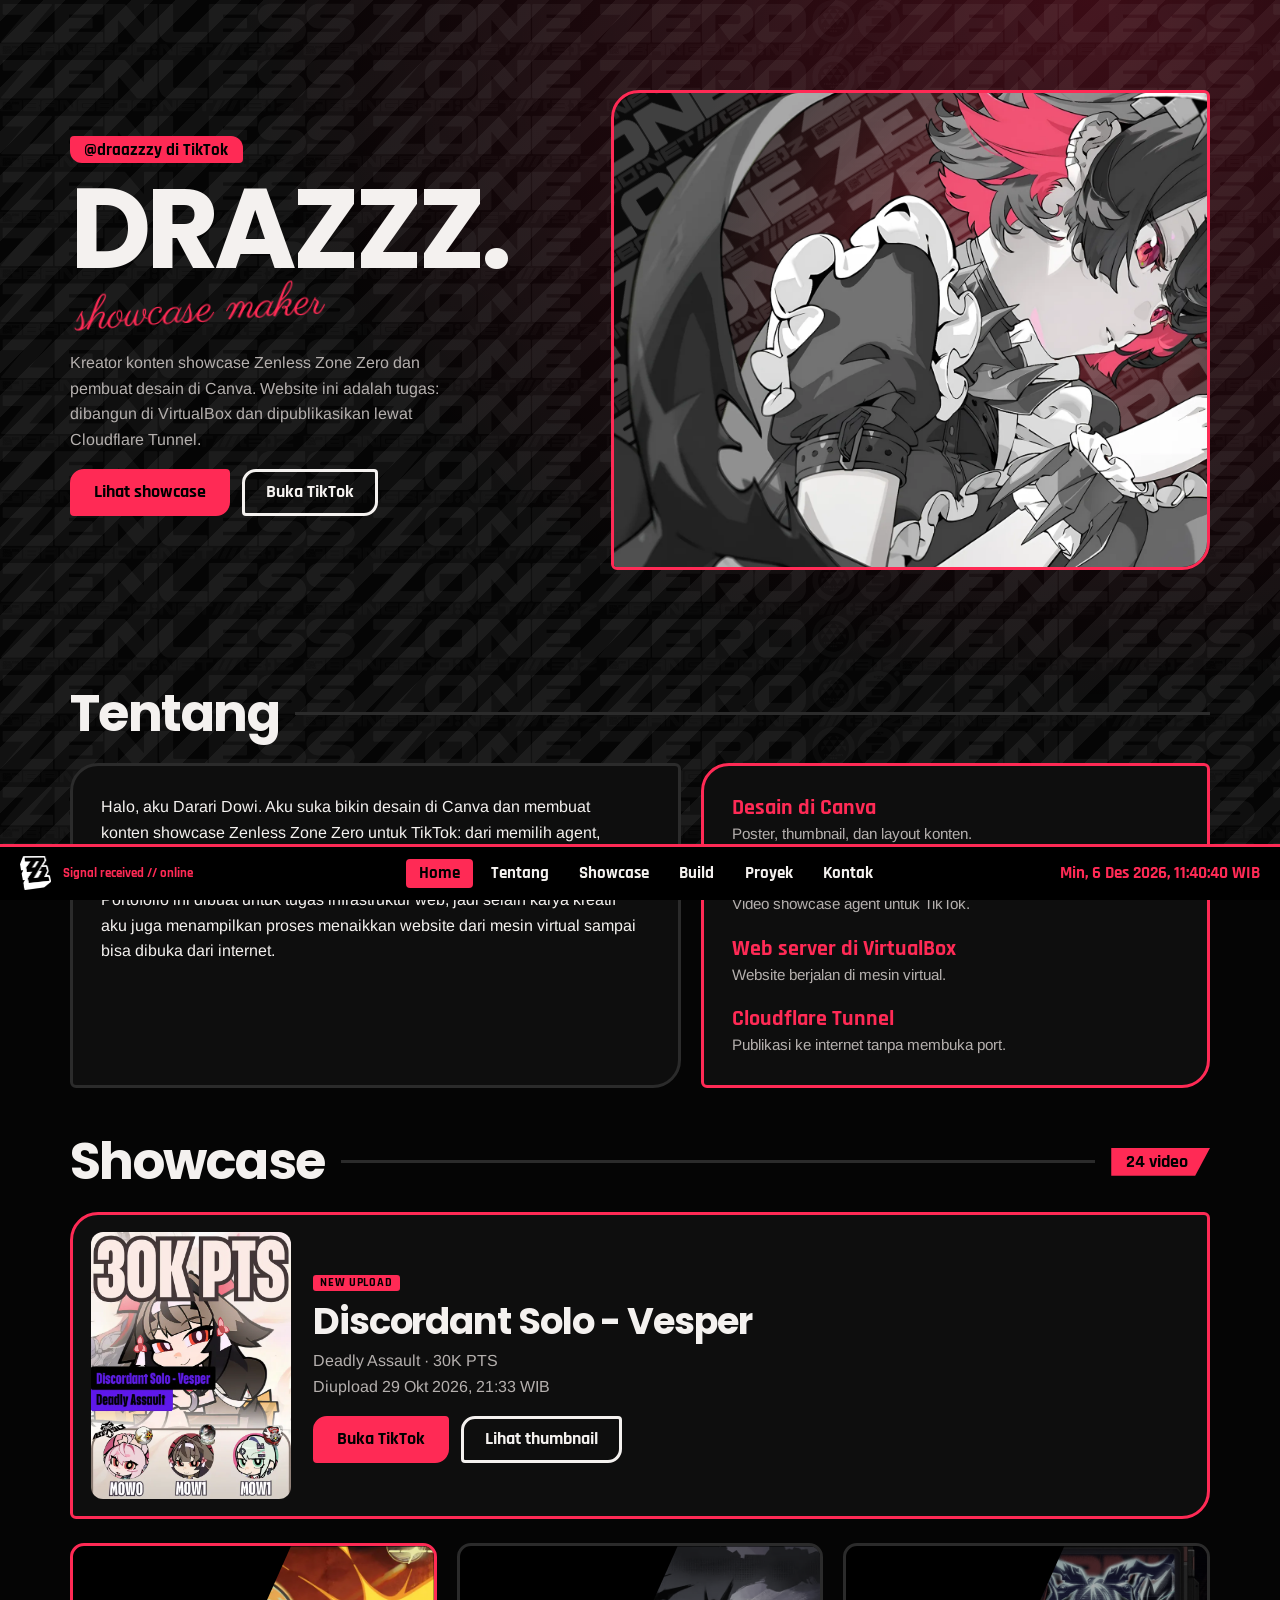
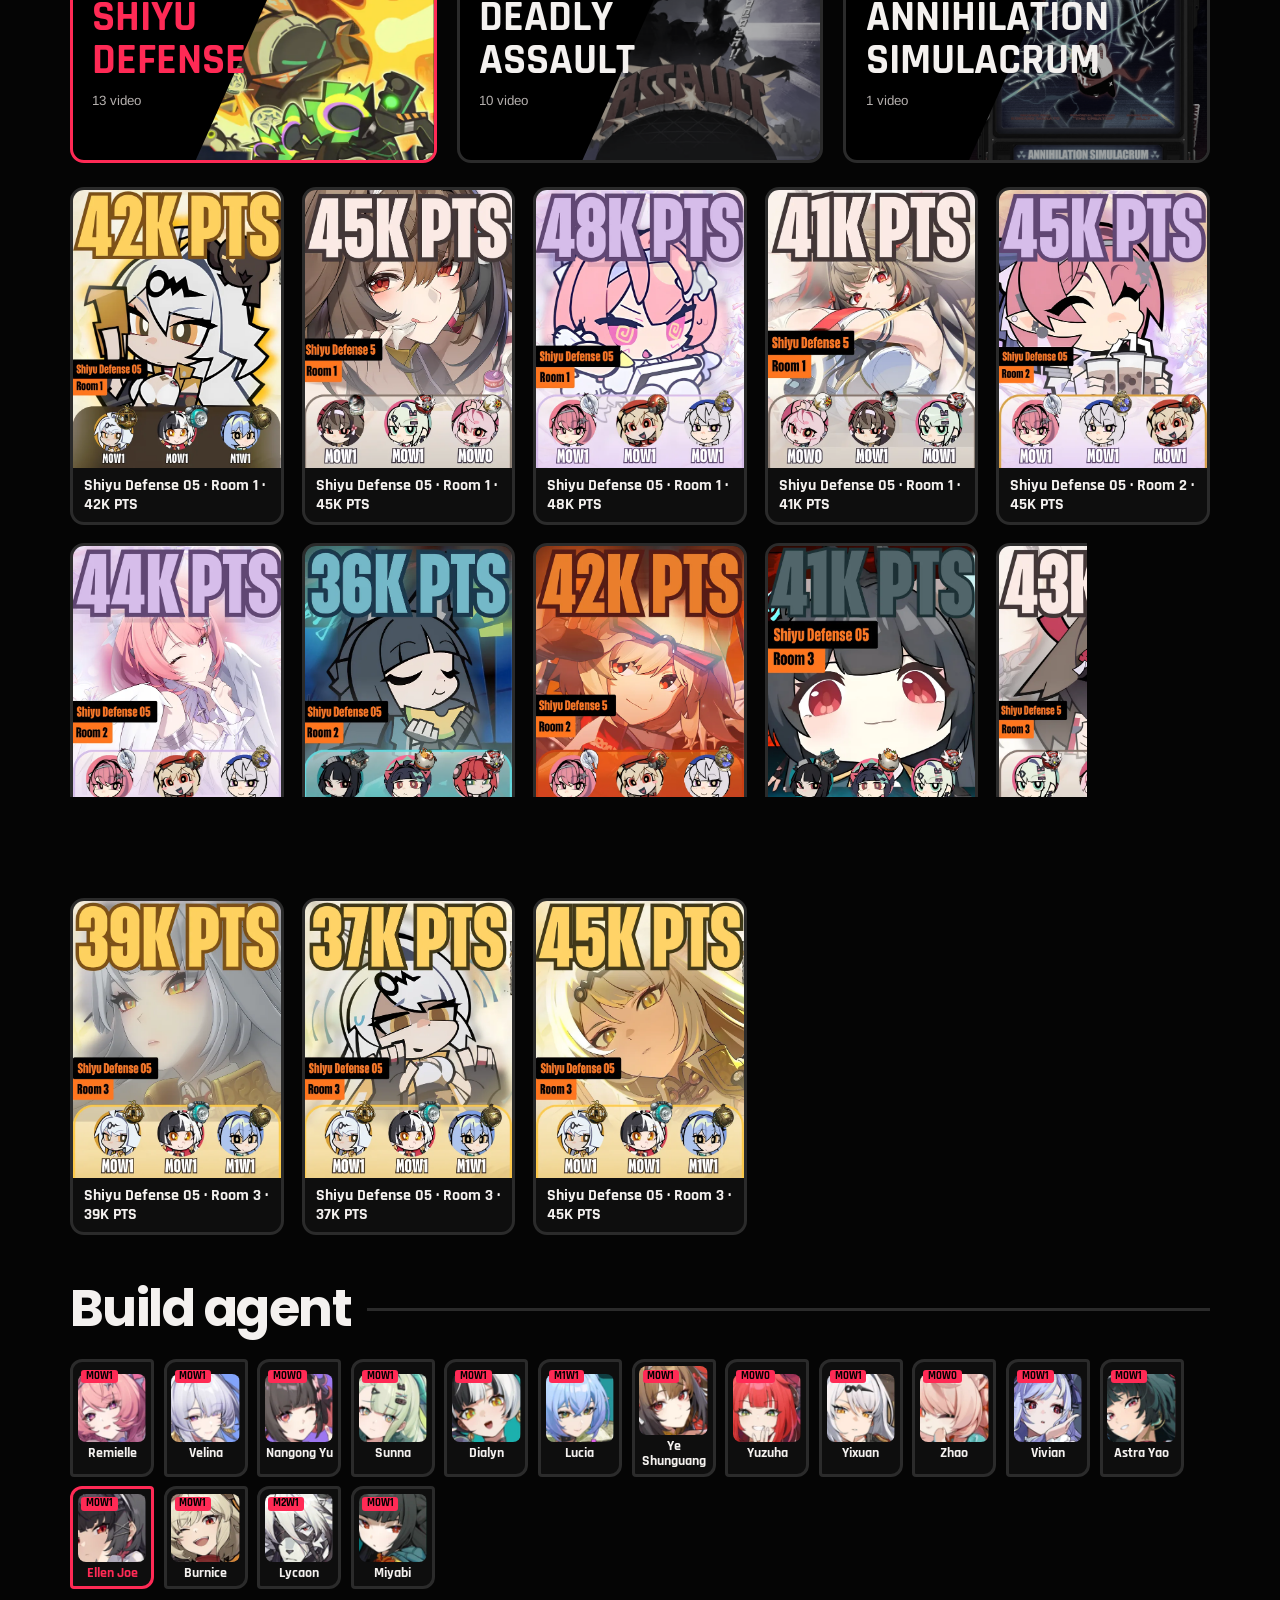
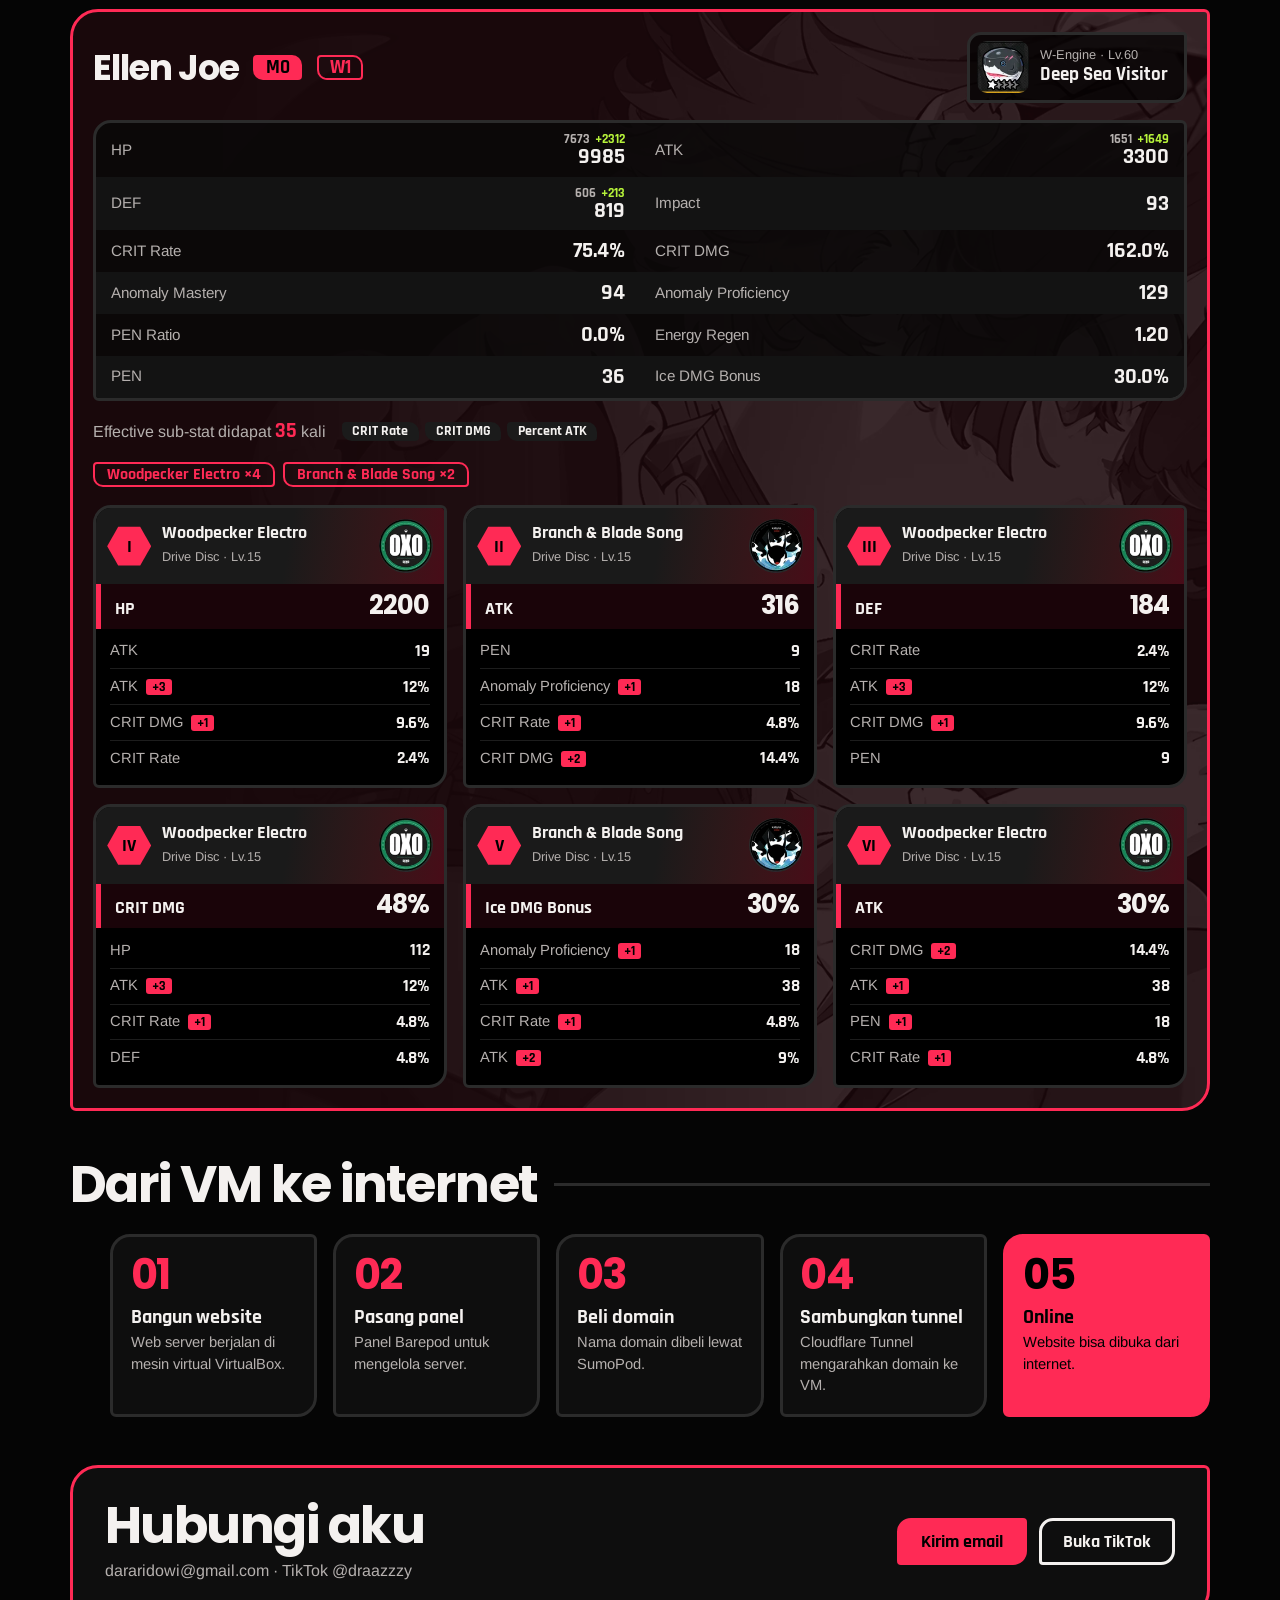
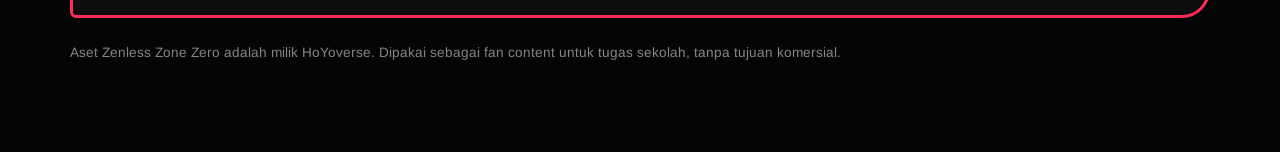
==== commit 3e580345: "Update file website" ====
--- a/index.html
+++ b/index.html
@@ -6,225 +6,29 @@
 <meta name="theme-color" content="#000000">
 <title>Drazzz. | Portofolio</title>
 <meta name="description" content="Portofolio Drazzz.: desain Canva dan konten showcase Zenless Zone Zero.">
-<style>
-@font-face{font-family:ZZZ;src:url(assets/fonts/Zenless_Font.ttf);font-display:swap}
-@font-face{font-family:Raj;src:url(assets/fonts/Rajdhani-Bold.ttf);font-weight:700;font-display:swap}
-@font-face{font-family:Script;src:url(assets/fonts/Parisienne-Regular.ttf);font-display:swap}
-@font-face{font-family:Arimo;src:url(assets/fonts/Arimo-VariableFont.ttf);font-weight:100 700;font-display:swap}
-
-@property --red{syntax:"<color>";inherits:true;initial-value:#ff2a55}
-:root{transition:--red .6s ease;--bg:#050505;--card:#0e0e0e;--line:#2b2b2b;--w:#f4f1ef;--mut:#b5b0ae;--red:#ff2a55;--redd:#c4143a}
-*{box-sizing:border-box;margin:0}
-html{scroll-behavior:smooth}
-body{font:1rem/1.6 Arimo,system-ui,sans-serif;color:var(--w);background:var(--bg);padding-bottom:5.5rem}
-img{display:block;max-width:100%}
-a{color:inherit}
-button{font:inherit;color:inherit;cursor:pointer}
-:focus-visible{outline:3px solid var(--w);outline-offset:3px}
-.wrap{max-width:1180px;margin:0 auto;padding:0 1.25rem}
-.sec{padding:3rem 0 0;scroll-margin-top:1rem}
-.panel{border:3px solid var(--line);border-radius:28px 6px 28px 6px;background:var(--card);overflow:hidden}
-
-/* latar animasi ala ZZZ: garis diagonal + teks banner bergeser */
-.bg{position:fixed;inset:0;z-index:-1;pointer-events:none;
-  background:radial-gradient(ellipse at 85% 0,color-mix(in srgb,var(--red) 22%,transparent),transparent 55%),
-  linear-gradient(135deg,#121212 25%,transparent 25% 50%,#121212 50% 75%,transparent 75%) 0 0/44px 44px}
-.bg::after{content:"";position:absolute;inset:0;background:url(assets/img/banner.webp) 0 0/900px auto;opacity:.045}
-@media(prefers-reduced-motion:no-preference){
-  .bg{animation:stripe 3s linear infinite}
-  .bg::after{animation:slide 40s linear infinite}
-  @keyframes stripe{to{background-position:0 0,44px 44px}}
-  @keyframes slide{to{background-position:900px 0}}
-}
-
-h2{display:flex;align-items:center;gap:1rem;font:700 clamp(2rem,5vw,3.2rem)/1 ZZZ,sans-serif;letter-spacing:-.03em;margin-bottom:1.5rem}
-h2::after{content:"";flex:1;height:3px;background:var(--line);min-width:2rem}
-.tag{order:1;font:700 1.15rem Raj,sans-serif;letter-spacing:0;background:var(--red);color:#000;padding:.15rem 1.4rem .15rem .9rem;clip-path:polygon(0 0,100% 0,85% 100%,0 100%)}
-
-/* HERO */
-.hero{display:grid;grid-template-columns:1fr 1.15fr;gap:1.25rem;padding-top:1.25rem;min-height:min(80vh,640px);align-items:center}
-.copy{display:flex;flex-direction:column;justify-content:flex-end;align-items:flex-start;gap:1rem;padding-bottom:.5rem}
-.chip{font:700 1.05rem Raj,sans-serif;background:var(--red);color:#000;padding:.15rem .9rem;border-radius:4px 12px 4px 12px}
-h1{font:700 clamp(2.8rem,9vw,7rem)/.9 ZZZ,sans-serif;letter-spacing:-.045em;text-transform:uppercase}
-.script{font:clamp(2rem,4vw,2.9rem)/1 Script,cursive;color:var(--red);rotate:-4deg;margin:-.5rem 0 0 .4rem}
-.lead{max-width:46ch;color:var(--mut)}
-.btns{display:flex;flex-wrap:wrap;gap:.8rem}
-.btn{display:inline-block;font:700 1.1rem Raj,sans-serif;padding:.6rem 1.3rem;border:3px solid var(--w);border-radius:14px 4px 14px 4px;background:transparent;text-decoration:none;transition:background .15s,color .15s}
-.btn:hover{background:var(--w);color:#000}
-.btn.p{background:var(--red);border-color:var(--red);color:#000}
-.btn.p:hover{background:var(--w);border-color:var(--w)}
-.art{position:relative;aspect-ratio:5/4;border-color:var(--red);background:radial-gradient(circle at 70% 40%,color-mix(in srgb,var(--red) 40%,transparent),#0a0a0a 72%)}
-.vbg{position:absolute;inset:-60%;background:url(assets/img/banner_hd.webp) 0 0/1000px auto;opacity:.22;rotate:-32deg}
-.ellen{position:absolute;inset:0;width:100%;height:100%;object-fit:cover;object-position:50% 50%;scale:1.05;translate:var(--px,0) var(--py,0);transition:translate .3s ease-out,opacity .25s}
-@media(prefers-reduced-motion:no-preference){
-  .vbg{animation:vslide 18s linear infinite}
-  .ellen{animation:float 6s ease-in-out infinite}
-  @keyframes vslide{to{background-position:1000px 0}}
-  @keyframes float{50%{transform:translateY(-14px) rotate(.8deg)}}
-}
-
-/* TENTANG */
-.two{display:grid;grid-template-columns:1.2fr 1fr;gap:1.25rem}
-.about{padding:1.75rem}
-.about p{max-width:60ch}
-.about p+p{margin-top:1rem}
-.skills{list-style:none;display:grid;gap:1.1rem;align-content:center;padding:1.75rem;border-color:var(--red)}
-.skills b{display:block;font:700 1.35rem Raj,sans-serif;color:var(--red)}
-.skills span{font-size:.95rem;color:var(--mut)}
-
-/* SHOWCASE */
-.modes{display:grid;grid-template-columns:repeat(3,1fr);gap:1.25rem;margin-bottom:1.5rem}
-.mode{position:relative;min-height:220px;padding:1.2rem;text-align:left;background:#000;border:3px solid var(--line);border-radius:14px;overflow:hidden;transition:border-color .2s}
-.mode img{position:absolute;right:0;bottom:0;width:66%;height:100%;object-fit:cover;clip-path:polygon(40% 0,100% 0,100% 100%,0 100%);filter:grayscale(.8) brightness(.7);transition:filter .3s}
-.mode span,.mode small{position:relative;display:block}
-.mode span{font:700 clamp(1.8rem,3.4vw,2.7rem)/1 Raj,sans-serif;text-transform:uppercase;max-width:60%}
-.mode small{margin-top:.5rem;color:var(--mut)}
-.mode:hover,.mode[aria-pressed=true]{border-color:var(--red)}
-.mode:hover img,.mode[aria-pressed=true] img{filter:none}
-.mode[aria-pressed=true] span{color:var(--red)}
-.grid{display:grid;grid-template-columns:repeat(auto-fill,minmax(200px,1fr));gap:1.1rem}
-.th{padding:0;text-align:left;background:var(--card);border:3px solid var(--line);border-radius:14px;overflow:hidden;transition:transform .2s,box-shadow .2s,border-color .2s}
-.th img{width:100%;aspect-ratio:3/4;object-fit:cover}
-.th span{display:block;padding:.5rem .7rem;font:700 1rem/1.2 Raj,sans-serif}
-.th:hover{transform:translate(-3px,-3px);border-color:var(--red);box-shadow:6px 6px 0 var(--red)}
-dialog{margin:auto;max-width:min(92vw,520px);max-height:92vh;padding:0;border:3px solid var(--red);border-radius:18px;background:var(--card);color:var(--w);overflow:auto}
-dialog::backdrop{background:rgba(0,0,0,.85)}
-dialog img{width:100%}
-dialog p{padding:.9rem 1.1rem;font:700 1.2rem Raj,sans-serif}
-dialog button{position:absolute;right:.6rem;top:.6rem;background:#000;border:2px solid var(--w);border-radius:8px;padding:.1rem .7rem;font:700 1.1rem Raj,sans-serif}
-
-/* BUILD */
-.tabs{display:flex;flex-wrap:wrap;gap:.6rem;margin-bottom:1.25rem}
-.tab{width:84px;padding:.3rem;background:var(--card);border:3px solid var(--line);border-radius:12px 4px 12px 4px;text-align:center;font:700 .85rem/1.1 Raj,sans-serif;transition:border-color .2s,transform .2s}
-.tab img{width:100%;aspect-ratio:1;object-fit:cover;border-radius:8px;margin-bottom:.25rem}
-.tab{position:relative}
-.tab i{position:absolute;top:.5rem;left:.5rem;font:700 .7rem/1.2 Raj,sans-serif;font-style:normal;background:var(--red);color:#000;padding:0 .3rem;border-radius:3px}
-.mw.w{background:transparent;color:var(--red);box-shadow:inset 0 0 0 2px var(--red)}
-.tab:hover{transform:translateY(-3px)}
-.tab[aria-pressed=true]{border-color:var(--red);color:var(--red)}
-.bview{display:grid;gap:1.1rem;padding:1.25rem;border-color:var(--red)}
-.bhead{display:flex;flex-wrap:wrap;align-items:center;gap:.9rem}
-.bhead h3{font:700 clamp(1.6rem,4vw,2.2rem)/1 ZZZ,sans-serif;letter-spacing:-.03em}
-.mw{background:var(--red);color:#000;font:700 1.2rem Raj,sans-serif;padding:0 .8rem;border-radius:4px 10px 4px 10px}
-.eng{display:flex;align-items:center;gap:.7rem;margin-left:auto;padding:.4rem 1rem .4rem .4rem;border:3px solid var(--line);border-radius:14px 4px 14px 4px;background:#000}
-.eng img{width:52px;height:52px;border-radius:10px}
-.eng small{display:block;color:var(--mut);font-size:.8rem;line-height:1.2}
-.eng b{font:700 1.2rem/1.1 Raj,sans-serif}
-.sets{display:flex;flex-wrap:wrap;gap:.5rem}
-.sets span{font:700 1rem Raj,sans-serif;border:2px solid var(--red);color:var(--red);padding:0 .75rem;border-radius:4px 10px 4px 10px}
-.stats{display:grid;grid-template-columns:1fr 1fr;border:3px solid var(--line);border-radius:18px 6px 18px 6px;overflow:hidden;background:#080808}
-.sr{display:flex;justify-content:space-between;align-items:center;gap:.6rem;padding:.55rem .95rem;color:var(--mut);font-size:.95rem}
-.sr:nth-child(4n+3),.sr:nth-child(4n+4){background:#131313}
-.sr b{font:700 1.35rem/1 Raj,sans-serif;color:var(--w);text-align:right;white-space:nowrap}
-.sr b small{display:block;font:700 .8rem/1.1 Raj,sans-serif;color:var(--mut)}
-.sr b em{font-style:normal;color:#b6f23a;margin-left:.3rem}
-.eff{display:flex;flex-wrap:wrap;align-items:center;gap:.5rem 1rem;color:var(--mut)}
-.eff b{font:700 1.3rem Raj,sans-serif;color:var(--red)}
-.chips{display:flex;flex-wrap:wrap;gap:.4rem}
-.chips span{font:700 .9rem Raj,sans-serif;color:var(--w);background:#1b1b1b;padding:.05rem .65rem;border-radius:4px 10px 4px 10px}
-.dgrid{display:grid;grid-template-columns:repeat(3,1fr);gap:1rem}
-.dc{background:#000;border:3px solid var(--line);border-radius:18px 6px 18px 6px;overflow:hidden;transition:border-color .2s,transform .2s}
-.dc:hover{border-color:var(--red);transform:translateY(-3px)}
-.dh{display:flex;align-items:center;gap:.7rem;padding:.7rem;background:linear-gradient(100deg,#1a1a1a 55%,color-mix(in srgb,var(--red) 28%,#000))}
-.hex{flex:none;width:44px;height:44px;display:grid;place-items:center;background:var(--red);color:#000;font:700 1.15rem Raj,sans-serif;clip-path:polygon(25% 6%,75% 6%,100% 50%,75% 94%,25% 94%,0 50%)}
-.dh b{display:block;font:700 1.15rem/1.1 Raj,sans-serif}
-.dh small{color:var(--mut);font-size:.8rem}
-.dh img{width:54px;height:54px;margin-left:auto;border-radius:50%}
-.dm{display:flex;justify-content:space-between;align-items:baseline;gap:.5rem;padding:.55rem .9rem;border-left:5px solid var(--red);background:color-mix(in srgb,var(--red) 10%,#000);font:700 1.1rem Raj,sans-serif}
-.dm em{font:700 1.6rem/1 ZZZ,sans-serif;font-style:normal;letter-spacing:-.03em}
-.ds{list-style:none;padding:.3rem .9rem .6rem}
-.ds li{display:flex;justify-content:space-between;align-items:center;gap:.5rem;padding:.35rem 0;border-bottom:1px solid #1d1d1d;font-size:.92rem;color:var(--mut)}
-.ds li:last-child{border:0}
-.ds i{font:700 .8rem Raj,sans-serif;font-style:normal;background:var(--red);color:#000;padding:0 .4rem;border-radius:3px;margin-left:.45rem}
-.ds b{font:700 1.05rem Raj,sans-serif;color:var(--w)}
-@media(max-width:900px){.dgrid{grid-template-columns:1fr 1fr}}
-@media(max-width:600px){.dgrid,.stats{grid-template-columns:1fr}.eng{margin-left:0}.sr:nth-child(n){background:none}.sr:nth-child(even){background:#131313}}
-[hidden]{display:none!important}
-dialog .btn{margin:0 1.1rem 1.1rem}
-
-/* PROYEK */
-.steps{list-style:none;display:grid;grid-template-columns:repeat(5,1fr);gap:1rem;counter-reset:s}
-.steps li{counter-increment:s;padding:1.1rem;border:3px solid var(--line);border-radius:20px 6px 20px 6px;background:var(--card)}
-.steps li::before{content:counter(s,decimal-leading-zero);display:block;font:700 2.6rem/1 ZZZ,sans-serif;letter-spacing:-.04em;color:var(--red);margin-bottom:.6rem}
-.steps b{display:block;font:700 1.25rem/1.1 Raj,sans-serif;margin-bottom:.3rem}
-.steps p{font-size:.92rem;line-height:1.45;color:var(--mut)}
-.steps li:last-child{background:var(--red);border-color:var(--red);color:#000}
-.steps li:last-child::before,.steps li:last-child p{color:#000}
-
-/* KONTAK */
-.contact{display:grid;grid-template-columns:1fr auto;gap:1.5rem;align-items:center;padding:2rem;border-color:var(--red)}
-.contact h3{font:700 clamp(1.8rem,5vw,3.2rem)/1 ZZZ,sans-serif;letter-spacing:-.03em;margin-bottom:.4rem}
-.contact p{color:var(--mut)}
-footer{max-width:1180px;margin:0 auto;padding:1.5rem 1.25rem 0;font-size:.85rem;color:#8a8582}
-
-/* NAV BAWAH */
-.nav{position:fixed;inset:auto 0 0 0;display:flex;align-items:center;gap:1.2rem;background:#000;border-top:3px solid var(--red);
-  padding:.6rem 1.25rem calc(.6rem + env(safe-area-inset-bottom,0px));font:700 1.05rem Raj,sans-serif;z-index:5}
-.nav img{height:34px;width:auto}
-.sig{display:flex;align-items:center;gap:.7rem;font-size:.8rem;color:var(--red);white-space:nowrap}
-.nav ul{display:flex;gap:.3rem;list-style:none;margin:0 auto;overflow-x:auto}
-.nav li a{display:block;padding:.2rem .8rem;text-decoration:none;border-radius:4px;white-space:nowrap}
-.nav li a:hover{background:#222}
-.nav li a.on{background:var(--red);color:#000}
-.yr{color:var(--red)}
-
-/* LOADING */
-#load{position:fixed;inset:0;z-index:99;display:grid;place-items:center;overflow:hidden;background:#000 linear-gradient(135deg,#121212 25%,transparent 25% 50%,#121212 50% 75%,transparent 75%) 0 0/44px 44px;clip-path:polygon(0 0,100% 0,100% 100%,0 100%)}
-#load.out{animation:shutter .8s cubic-bezier(.7,0,.2,1) forwards;pointer-events:none}
-@keyframes shutter{60%{clip-path:polygon(0 0,75% 0,45% 100%,0 100%)}to{clip-path:polygon(0 0,0 0,0 100%,0 100%)}}
-#load .lw{position:absolute;inset:0;width:100%;height:100%;object-fit:cover;opacity:.28}
-#load::after{content:"";position:absolute;inset:0;background:radial-gradient(ellipse at 100% 100%,color-mix(in srgb,var(--red) 35%,transparent),transparent 60%)}
-.lc{position:relative;z-index:1;width:min(88vw,560px);display:grid;gap:1.1rem}
-.lt{display:flex;align-items:flex-end;justify-content:space-between;gap:1rem}
-.num{font:700 clamp(4.5rem,16vw,8rem)/.8 ZZZ,sans-serif;letter-spacing:-.06em}
-.num small{font-size:.4em;color:var(--red);letter-spacing:0}
-.lt .logo{height:clamp(64px,14vw,104px);width:auto}
-.lc .lg{filter:invert(1);width:70%}
-.pg{height:14px;background:#222;clip-path:polygon(0 0,100% 0,98% 100%,0 100%)}
-.pg i{display:block;height:100%;background:var(--red);transform-origin:left;transform:scaleX(0)}
-.st{display:flex;justify-content:space-between;font:700 .95rem Raj,sans-serif;color:var(--red);letter-spacing:.08em}
-#tip{font-size:.9rem;color:var(--mut);min-height:4.2em}
-@media(prefers-reduced-motion:no-preference){
-  #load{animation:lstripe 3s linear infinite}
-  @keyframes lstripe{to{background-position:44px 44px}}
-  .lt .logo{animation:pop .9s cubic-bezier(.2,.9,.3,1.4) both}
-  @keyframes pop{from{transform:scale(.4) rotate(-20deg);opacity:0}}
-}
-@media(prefers-reduced-motion:reduce){#load.out{animation:none;opacity:0}}
-@media(max-width:860px){
-  .hero,.two,.contact,.build{grid-template-columns:1fr}
-  .modes{grid-template-columns:1fr}
-  .steps{grid-template-columns:1fr 1fr}
-  .discs{grid-template-columns:repeat(3,1fr)}
-  h1{font-size:18vw}
-  .sig span,.yr{display:none}
-}
-@media(max-width:520px){.steps{grid-template-columns:1fr}}
-
-@media(prefers-reduced-motion:no-preference){
-  .copy>*{animation:up .7s cubic-bezier(.2,.7,.2,1) both}
-  .copy>:nth-child(2){animation-delay:.08s}.copy>:nth-child(3){animation-delay:.16s}
-  .copy>:nth-child(4){animation-delay:.24s}.copy>:nth-child(5){animation-delay:.32s}
-  .art{animation:wipe .9s cubic-bezier(.7,0,.2,1) both}
-  @keyframes up{from{transform:translateY(28px);opacity:0}}
-  @keyframes wipe{from{clip-path:inset(0 0 0 100%)}}
-}
-
-</style>
-<noscript><style>#load{display:none}</style></noscript>
+<link rel="stylesheet" href="css/style.css">
+<noscript><style>#loading{display:none}</style></noscript>
 </head>
 <body>
 <div class="bg" aria-hidden="true"></div>
 
-<!-- LOADING PAGE -->
-<div id="load" role="status" aria-label="Memuat">
-  <img class="lw" id="lw" alt="">
-  <div class="lc">
-    <div class="lt"><div class="num"><span id="pc">0</span><small>%</small></div><img class="logo" src="assets/img/logo_white.png" alt="ZZZ"></div>
-    <img class="lg" src="assets/img/loading.webp" alt="Now loading, Bangboo N.E.T.">
-    <div class="pg"><i id="bar"></i></div>
-    <div class="st"><span>BANGBOO N.E.T.</span><span id="stt">CONNECTING</span></div>
-    <p id="tip"></p>
+<!-- LOADING PAGE: data di js/data/loading.js -->
+<div id="loading" role="status" aria-label="Memuat">
+  <div class="loading-left">
+    <div class="loading-mode-header"><img id="loading-icon" alt=""></div>
+    <p class="loading-tip" id="loading-tip"></p>
+    <div class="loading-footer">
+      <img class="loading-footer-icons" src="assets/img/svg/icon_loading_bottom.svg" alt="">
+      <div class="loading-meta">
+        <div class="loading-no" id="loading-no"></div>
+        <div class="loading-category" id="loading-category"></div>
+      </div>
+    </div>
+  </div>
+  <div class="loading-right">
+    <img class="loading-art" id="loading-art" alt="">
+    <img class="loading-logo" src="assets/img/logo_white.png" alt="ZZZ">
+    <img class="loading-now" src="assets/img/now-loading.webp" alt="Now loading, Bangboo N.E.T.">
   </div>
 </div>
 
@@ -243,8 +47,8 @@
       </div>
     </div>
     <div class="art panel">
-      <div class="vbg" aria-hidden="true"></div>
-      <img class="ellen" id="hero" src="assets/img/hero/ellen.webp" alt="Ilustrasi agent Ellen Joe dari Zenless Zone Zero">
+      <div class="hero-bg-text" aria-hidden="true"></div>
+      <img class="hero-art" id="hero-art" src="assets/img/hero/ellen.webp" alt="Ilustrasi agent Ellen Joe dari Zenless Zone Zero">
     </div>
   </header>
 
@@ -265,17 +69,19 @@
     </div>
   </section>
 
-  <!-- SHOWCASE: isi dari MODES di bawah (script) -->
+  <!-- SHOWCASE: data di js/data/videos.js -->
   <section class="sec" id="showcase">
-    <h2>Showcase <span class="tag" id="count"></span></h2>
-    <div class="modes" id="modes"></div>
-    <div class="grid" id="grid"></div>
+    <h2>Showcase <span class="tag" id="video-count"></span></h2>
+    <div class="new-upload panel" id="new-upload" hidden></div>
+    <div class="mode-list" id="mode-list"></div>
+    <div class="video-grid" id="video-grid"></div>
   </section>
 
-  <!-- BUILD AGENT (drive disc). Edit data di BUILDS (script) -->
+  <!-- BUILD AGENT: data di js/data/agents.js -->
   <section class="sec" id="build">
     <h2>Build agent</h2>
-    <div id="builds"></div>
+    <div class="agent-tabs" id="agent-tabs"></div>
+    <div class="build-view panel" id="build-view"></div>
   </section>
 
   <!-- PROYEK -->
@@ -317,158 +123,23 @@
     <li><a href="#proyek">Proyek</a></li>
     <li><a href="#contact">Kontak</a></li>
   </ul>
-  <b class="yr">[ 2026 ]</b>
+  <b class="yr" id="clock"></b>
 </nav>
 
-<dialog id="dlg"><button type="button" id="x">Tutup</button><img id="dimg" alt=""><p id="dcap"></p><a class="btn p" id="go" target="_blank" rel="noopener" hidden>Tonton video</a></dialog>
+<dialog id="lightbox">
+  <button type="button" id="lightbox-close">Tutup</button>
+  <img id="lightbox-image" alt="">
+  <p id="lightbox-caption"></p>
+  <a class="btn p" id="lightbox-link" target="_blank" rel="noopener">Tonton video</a>
+</dialog>
 
-<script>
-/* ===== DATA (edit di sini) =====
-   items: [thumbnail, judul, poin, link video TikTok (opsional)]
-   thumbnail = nomor (assets/img/tNOMOR.webp) ATAU nama file di assets/img, mis. 'video-baru.jpg' */
-const MODES=[
- {name:'Shiyu Defense',img:'shiyu.webp',items:[
-  [2,'Shiyu Defense 05 · Room 1','42K'],[8,'Shiyu Defense 05 · Room 1','45K'],[11,'Shiyu Defense 05 · Room 1','48K'],[18,'Shiyu Defense 05 · Room 1','41K'],
-  [3,'Shiyu Defense 05 · Room 2','45K'],[9,'Shiyu Defense 05 · Room 2','44K'],[12,'Shiyu Defense 05 · Room 2','36K'],[19,'Shiyu Defense 05 · Room 2','42K'],
-  [1,'Shiyu Defense 05 · Room 3','41K'],[4,'Shiyu Defense 05 · Room 3','43K'],[10,'Shiyu Defense 05 · Room 3','39K'],[13,'Shiyu Defense 05 · Room 3','37K'],[20,'Shiyu Defense 05 · Room 3','45K']]},
- {name:'Deadly Assault',img:'deadly.webp',items:[
-  [5,'Kusarikku','34K'],[16,'Kusarikku','36K'],[6,'Girtabilulu - Stagnant','46K'],[7,'Ye Shiyuan the Thrall','43K'],
-  [14,'Phaethon of the Scorched','44K'],[15,'Infernal Revenant','26K'],[17,'Infernal Revenant','43K'],[22,'Etheric Other - Truvie','40K'],[23,'Unknown Corruption','41K']]},
- {name:'Annihilation Simulacrum',img:'an.webp',items:[
-  [21,'Integrated: Sacrifice - Heretic Jester (Extreme)','']]}
-];
-/* Build agent: tab [id, nama, mindscape+W-Engine, mis. 'M0W1' (M = Mindscape, W = W-Engine)]. Kosongkan '' kalau belum diisi */
-const BUILDS=[['remielle','Remielle','M0W1'],['velina','Velina','M0W1'],['nangong_yu','Nangong Yu','M0W0'],['sunna','Sunna','M0W1'],['dialyn','Dialyn','M0W1'],['lucia','Lucia','M1W1'],['ye_shunguang','Ye Shunguang','M0W1'],['yuzuha','Yuzuha','M0W0'],['yixuan','Yixuan','M0W1'],['zhao','Zhao','M0W0'],['vivian','Vivian','M0W1'],['astra_yao','Astra Yao','M0W1'],['ellen','Ellen Joe','M0W1'],['burnice','Burnice','M0W1'],['lycaon','Lycaon','M2W1'],['miyabi','Miyabi','M0W1']];
-/* Data disc per agent (hasil baca screenshot build).
-   AG[id]={e:nama W-Engine, l:level, d:[[kunciSet, mainStat, nilai, [[substat, nilai, jumlahRoll]x4]] x6 slot]}
-   jumlahRoll 1 = belum di-upgrade, 2 = +1, dst. */
-const AG={"remielle":{"e":"Ode of Resurrected","l":60,"d":[["feathered_fate","HP","2200",[["CRIT Rate","2.4%",1],["Anomaly Proficiency","18",2],["ATK","12%",4],["ATK","19",1]]],["feathered_fate","ATK","316",[["DEF","9.6%",2],["ATK","12%",4],["Anomaly Proficiency","9",1],["CRIT Rate","4.8%",2]]],["feathered_fate","DEF","184",[["CRIT DMG","9.6%",2],["Anomaly Proficiency","18",2],["ATK","9%",3],["PEN","9",1]]],["freedom_blues","Anomaly Proficiency","92",[["DEF","15",1],["ATK","9%",3],["ATK","38",2],["CRIT Rate","4.8%",2]]],["freedom_blues","ATK","30%",[["ATK","38",2],["DEF","9.6%",2],["CRIT Rate","2.4%",1],["Anomaly Proficiency","27",3]]],["feathered_fate","ATK","30%",[["ATK","38",2],["PEN","18",2],["HP","6%",2],["Anomaly Proficiency","27",3]]]]},"velina":{"e":"Joyau Doré","l":60,"d":[["wuthering_salon","HP","2200",[["DEF","30",2],["ATK","6%",2],["Anomaly Proficiency","27",3],["DEF","4.8%",1]]],["swing_jazz","ATK","316",[["DEF","45",3],["CRIT Rate","2.4%",1],["Anomaly Proficiency","27",3],["CRIT DMG","9.6%",2]]],["wuthering_salon","DEF","184",[["ATK","9%",3],["DEF","9.6%",2],["PEN","9",1],["Anomaly Proficiency","27",3]]],["wuthering_salon","Anomaly Proficiency","92",[["PEN","18",2],["ATK","9%",3],["HP","112",1],["DEF","9.6%",2]]],["wuthering_salon","Wind DMG Bonus","30%",[["ATK","6%",2],["HP","3%",1],["Anomaly Proficiency","18",2],["HP","336",3]]],["swing_jazz","Energy Regen","60%",[["ATK","6%",2],["DEF","4.8%",1],["DEF","30",2],["Anomaly Proficiency","27",3]]]]},"nangong_yu":{"e":"Steam Oven","l":60,"d":[["phaethon_s_melody","HP","2200",[["DEF","30",2],["Anomaly Proficiency","27",3],["ATK","38",2],["PEN","9",1]]],["phaethon_s_melody","ATK","316",[["ATK","6%",2],["DEF","9.6%",2],["CRIT Rate","4.8%",2],["Anomaly Proficiency","27",3]]],["phaethon_s_melody","DEF","184",[["Anomaly Proficiency","36",4],["HP","3%",1],["HP","224",2],["CRIT DMG","4.8%",1]]],["chaos_jazz","Anomaly Proficiency","92",[["ATK","6%",2],["DEF","15",1],["PEN","27",3],["DEF","9.6%",2]]],["chaos_jazz","PEN Ratio","24%",[["PEN","9",1],["ATK","57",3],["CRIT DMG","9.6%",2],["Anomaly Proficiency","18",2]]],["phaethon_s_melody","Anomaly Mastery","30%",[["PEN","18",2],["CRIT DMG","9.6%",2],["ATK","38",2],["Anomaly Proficiency","18",2]]]]},"sunna":{"e":"Thoughtbop","l":60,"d":[["moonlight_lullaby","HP","2200",[["ATK","9%",3],["PEN","18",2],["HP","6%",2],["ATK","19",1]]],["moonlight_lullaby","ATK","316",[["CRIT DMG","14.4%",3],["HP","224",2],["ATK","6%",2],["Anomaly Proficiency","9",1]]],["swing_jazz","DEF","184",[["CRIT Rate","4.8%",2],["ATK","12%",4],["DEF","4.8%",1],["CRIT DMG","9.6%",2]]],["moonlight_lullaby","ATK","30%",[["Anomaly Proficiency","18",2],["CRIT Rate","2.4%",1],["HP","6%",2],["CRIT DMG","14.4%",3]]],["swing_jazz","ATK","30%",[["DEF","45",3],["DEF","9.6%",2],["CRIT Rate","2.4%",1],["CRIT DMG","9.6%",2]]],["moonlight_lullaby","Energy Regen","60%",[["PEN","18",2],["Anomaly Proficiency","18",2],["DEF","15",1],["ATK","9%",3]]]]},"dialyn":{"e":"Yesterday Calls","l":60,"d":[["moonlight_lullaby","HP","2200",[["CRIT DMG","4.8%",1],["DEF","4.8%",1],["CRIT Rate","12%",5],["Anomaly Proficiency","9",1]]],["king_of_the_summit","ATK","316",[["DEF","4.8%",1],["CRIT DMG","19.2%",4],["HP","224",2],["CRIT Rate","4.8%",2]]],["king_of_the_summit","DEF","184",[["CRIT Rate","7.2%",3],["CRIT DMG","14.4%",3],["Anomaly Proficiency","9",1],["ATK","6%",2]]],["moonlight_lullaby","CRIT Rate","24%",[["CRIT DMG","9.6%",2],["HP","3%",1],["ATK","9%",3],["HP","224",2]]],["king_of_the_summit","Physical DMG Bonus","30%",[["ATK","38",2],["CRIT DMG","14.4%",3],["ATK","3%",1],["CRIT Rate","4.8%",2]]],["king_of_the_summit","Energy Regen","60%",[["ATK","19",1],["Anomaly Proficiency","36",4],["CRIT Rate","4.8%",2],["DEF","15",1]]]]},"lucia":{"e":"Dreamlit Hearth","l":55,"d":[["moonlight_lullaby","HP","2200",[["HP","9%",3],["PEN","18",2],["DEF","9.6%",2],["CRIT Rate","4.8%",2]]],["bunny_in_wonderland","ATK","316",[["CRIT DMG","4.8%",1],["DEF","30",2],["CRIT Rate","4.8%",2],["HP","12%",4]]],["moonlight_lullaby","DEF","184",[["PEN","27",3],["HP","9%",3],["HP","224",2],["DEF","4.8%",1]]],["moonlight_lullaby","HP","30%",[["ATK","38",2],["CRIT Rate","7.2%",3],["CRIT DMG","9.6%",2],["ATK","6%",2]]],["moonlight_lullaby","HP","30%",[["CRIT Rate","7.2%",3],["HP","112",1],["CRIT DMG","4.8%",1],["ATK","9%",3]]],["bunny_in_wonderland","HP","30%",[["ATK","76",4],["ATK","6%",2],["HP","112",1],["DEF","30",2]]]]},"ye_shunguang":{"e":"Cloudcleave Radiance","l":60,"d":[["white_water_ballad","HP","2200",[["CRIT DMG","19.2%",4],["DEF","30",2],["CRIT Rate","4.8%",2],["DEF","4.8%",1]]],["white_water_ballad","ATK","316",[["CRIT DMG","9.6%",2],["DEF","9.6%",2],["CRIT Rate","2.4%",1],["ATK","12%",4]]],["branch_blade_song","DEF","184",[["CRIT DMG","9.6%",2],["DEF","4.8%",1],["ATK","6%",2],["CRIT Rate","7.2%",3]]],["white_water_ballad","CRIT DMG","48%",[["PEN","18",2],["ATK","19",1],["CRIT Rate","7.2%",3],["ATK","9%",3]]],["white_water_ballad","PEN Ratio","24%",[["ATK","38",2],["DEF","9.6%",2],["Anomaly Proficiency","9",1],["CRIT DMG","14.4%",3]]],["branch_blade_song","ATK","30%",[["ATK","19",1],["HP","9%",3],["CRIT Rate","7.2%",3],["CRIT DMG","4.8%",1]]]]},"yuzuha":{"e":"Kaboom the Cannon","l":60,"d":[["phaethon_s_melody","HP","2200",[["HP","6%",2],["CRIT Rate","2.4%",1],["Anomaly Proficiency","27",3],["ATK","6%",2]]],["moonlight_lullaby","ATK","316",[["ATK","12%",4],["CRIT DMG","4.8%",1],["DEF","4.8%",1],["CRIT Rate","4.8%",2]]],["moonlight_lullaby","DEF","184",[["ATK","9%",3],["HP","112",1],["Anomaly Proficiency","18",2],["CRIT DMG","14.4%",3]]],["moonlight_lullaby","ATK","30%",[["ATK","57",3],["PEN","9",1],["HP","3%",1],["Anomaly Proficiency","27",3]]],["moonlight_lullaby","ATK","30%",[["HP","12%",4],["DEF","30",2],["Anomaly Proficiency","9",1],["CRIT DMG","4.8%",1]]],["phaethon_s_melody","Anomaly Mastery","30%",[["ATK","57",3],["CRIT DMG","4.8%",1],["DEF","30",2],["CRIT Rate","4.8%",2]]]]},"yixuan":{"e":"Qingming Birdcage","l":60,"d":[["branch_blade_song","HP","2200",[["HP","6%",2],["CRIT DMG","14.4%",3],["CRIT Rate","4.8%",2],["DEF","30",2]]],["yunkui_tales","ATK","316",[["HP","9%",3],["HP","224",2],["DEF","15",1],["CRIT DMG","9.6%",2]]],["yunkui_tales","DEF","184",[["CRIT Rate","4.8%",2],["DEF","9.6%",2],["CRIT DMG","19.2%",4],["Anomaly Proficiency","9",1]]],["branch_blade_song","CRIT DMG","48%",[["ATK","9%",3],["HP","112",1],["HP","12%",4],["CRIT Rate","2.4%",1]]],["yunkui_tales","Ether DMG Bonus","30%",[["DEF","45",3],["CRIT DMG","9.6%",2],["HP","112",1],["CRIT Rate","7.2%",3]]],["yunkui_tales","HP","30%",[["DEF","30",2],["CRIT Rate","12%",5],["CRIT DMG","4.8%",1],["ATK","3%",1]]]]},"zhao":{"e":"Original Transmorpher","l":60,"d":[["bunny_in_wonderland","HP","2200",[["ATK","6%",2],["ATK","19",1],["HP","9%",3],["DEF","30",2]]],["swing_jazz","ATK","316",[["HP","9%",3],["HP","336",3],["DEF","4.8%",1],["DEF","15",1]]],["swing_jazz","DEF","184",[["ATK","3%",1],["Anomaly Proficiency","18",2],["HP","9%",3],["HP","224",2]]],["bunny_in_wonderland","HP","30%",[["CRIT Rate","9.6%",4],["HP","112",1],["DEF","15",1],["PEN","18",2]]],["bunny_in_wonderland","HP","30%",[["Anomaly Proficiency","9",1],["ATK","76",4],["HP","224",2],["DEF","9.6%",2]]],["bunny_in_wonderland","Energy Regen","60%",[["PEN","18",2],["HP","6%",2],["HP","224",2],["ATK","38",2]]]]},"vivian":{"e":"Flight of Fancy","l":60,"d":[["phaethon_s_melody","HP","2200",[["CRIT Rate","2.4%",1],["Anomaly Proficiency","27",3],["PEN","18",2],["HP","6%",2]]],["chaos_jazz","ATK","316",[["CRIT DMG","9.6%",2],["ATK","9%",3],["DEF","15",1],["Anomaly Proficiency","18",2]]],["chaos_jazz","DEF","184",[["Anomaly Proficiency","36",4],["ATK","38",2],["DEF","4.8%",1],["CRIT DMG","4.8%",1]]],["phaethon_s_melody","Anomaly Proficiency","92",[["ATK","19",1],["CRIT DMG","9.6%",2],["ATK","9%",3],["PEN","18",2]]],["phaethon_s_melody","ATK","30%",[["Anomaly Proficiency","36",4],["DEF","15",1],["CRIT DMG","9.6%",2],["HP","112",1]]],["phaethon_s_melody","Anomaly Mastery","30%",[["DEF","30",2],["HP","224",2],["Anomaly Proficiency","18",2],["HP","6%",2]]]]},"astra_yao":{"e":"Elegant Vanity","l":60,"d":[["swing_jazz","HP","2200",[["Anomaly Proficiency","18",2],["HP","6%",2],["ATK","9%",3],["ATK","19",1]]],["astral_voice","ATK","316",[["HP","6%",2],["Anomaly Proficiency","18",2],["ATK","6%",2],["CRIT DMG","9.6%",2]]],["astral_voice","DEF","184",[["Anomaly Proficiency","18",2],["CRIT DMG","9.6%",2],["ATK","57",3],["ATK","6%",2]]],["astral_voice","ATK","30%",[["DEF","4.8%",1],["Anomaly Proficiency","18",2],["ATK","38",2],["CRIT Rate","7.2%",3]]],["swing_jazz","ATK","30%",[["Anomaly Proficiency","18",2],["CRIT DMG","9.6%",2],["DEF","30",2],["DEF","9.6%",2]]],["astral_voice","Energy Regen","60%",[["ATK","6%",2],["Anomaly Proficiency","18",2],["CRIT DMG","9.6%",2],["PEN","27",3]]]]},"ellen":{"e":"Deep Sea Visitor","l":60,"d":[["woodpecker_electro","HP","2200",[["ATK","19",1],["ATK","12%",4],["CRIT DMG","9.6%",2],["CRIT Rate","2.4%",1]]],["branch_blade_song","ATK","316",[["PEN","9",1],["Anomaly Proficiency","18",2],["CRIT Rate","4.8%",2],["CRIT DMG","14.4%",3]]],["woodpecker_electro","DEF","184",[["CRIT Rate","2.4%",1],["ATK","12%",4],["CRIT DMG","9.6%",2],["PEN","9",1]]],["woodpecker_electro","CRIT DMG","48%",[["HP","112",1],["ATK","12%",4],["CRIT Rate","4.8%",2],["DEF","4.8%",1]]],["branch_blade_song","Ice DMG Bonus","30%",[["Anomaly Proficiency","18",2],["ATK","38",2],["CRIT Rate","4.8%",2],["ATK","9%",3]]],["woodpecker_electro","ATK","30%",[["CRIT DMG","14.4%",3],["ATK","38",2],["PEN","18",2],["CRIT Rate","4.8%",2]]]]},"burnice":{"e":"Flamemaker Shaker","l":60,"d":[["freedom_blues","HP","2200",[["CRIT Rate","4.8%",2],["Anomaly Proficiency","27",3],["ATK","57",3],["PEN","9",1]]],["freedom_blues","ATK","316",[["Anomaly Proficiency","27",3],["CRIT DMG","9.6%",2],["HP","336",3],["CRIT Rate","2.4%",1]]],["freedom_blues","DEF","184",[["CRIT DMG","9.6%",2],["ATK","6%",2],["Anomaly Proficiency","27",3],["DEF","4.8%",1]]],["swing_jazz","Anomaly Proficiency","92",[["HP","6%",2],["HP","224",2],["ATK","9%",3],["DEF","4.8%",1]]],["freedom_blues","Fire DMG Bonus","30%",[["ATK","6%",2],["Anomaly Proficiency","18",2],["CRIT DMG","4.8%",1],["DEF","60",4]]],["swing_jazz","Anomaly Mastery","30%",[["ATK","9%",3],["Anomaly Proficiency","27",3],["ATK","38",2],["HP","3%",1]]]]},"lycaon":{"e":"The Restrained","l":60,"d":[["king_of_the_summit","HP","2200",[["Anomaly Proficiency","27",3],["ATK","6%",2],["CRIT Rate","4.8%",2],["ATK","38",2]]],["shockstar_disco","ATK","316",[["Anomaly Proficiency","18",2],["CRIT DMG","9.6%",2],["CRIT Rate","7.2%",3],["HP","3%",1]]],["king_of_the_summit","DEF","184",[["HP","224",2],["CRIT Rate","4.8%",2],["CRIT DMG","4.8%",1],["PEN","27",3]]],["shockstar_disco","CRIT Rate","24%",[["PEN","18",2],["ATK","38",2],["CRIT DMG","9.6%",2],["DEF","9.6%",2]]],["king_of_the_summit","PEN Ratio","24%",[["CRIT Rate","2.4%",1],["ATK","6%",2],["Anomaly Proficiency","27",3],["CRIT DMG","9.6%",2]]],["king_of_the_summit","Impact","18%",[["DEF","30",2],["CRIT Rate","2.4%",1],["ATK","12%",4],["PEN","18",2]]]]},"miyabi":{"e":"Hailstorm Shrine","l":60,"d":[["branch_blade_song","HP","2200",[["DEF","4.8%",1],["ATK","12%",4],["CRIT DMG","9.6%",2],["PEN","9",1]]],["astral_voice","ATK","316",[["CRIT DMG","24%",5],["DEF","4.8%",1],["CRIT Rate","2.4%",1],["Anomaly Proficiency","9",1]]],["astral_voice","DEF","184",[["DEF","4.8%",1],["CRIT Rate","2.4%",1],["ATK","12%",4],["CRIT DMG","9.6%",2]]],["branch_blade_song","CRIT Rate","24%",[["DEF","4.8%",1],["CRIT DMG","14.4%",3],["ATK","6%",2],["HP","224",2]]],["branch_blade_song","PEN Ratio","24%",[["ATK","6%",2],["HP","224",2],["ATK","57",3],["CRIT Rate","4.8%",2]]],["branch_blade_song","ATK","30%",[["CRIT Rate","9.6%",4],["HP","112",1],["CRIT DMG","9.6%",2],["Anomaly Proficiency","9",1]]]]}};
-const SETS={"feathered_fate":"Feathered Fate","freedom_blues":"Freedom Blues","wuthering_salon":"Wuthering Salon","swing_jazz":"Swing Jazz","phaethon_s_melody":"Phaethon's Melody","chaos_jazz":"Chaos Jazz","moonlight_lullaby":"Moonlight Lullaby","king_of_the_summit":"King of the Summit","bunny_in_wonderland":"Bunny in Wonderland","white_water_ballad":"White Water Ballad","branch_blade_song":"Branch & Blade Song","yunkui_tales":"Yunkui Tales","astral_voice":"Astral Voice","woodpecker_electro":"Woodpecker Electro","shockstar_disco":"Shockstar Disco"};
-/* Stat agent: ST[id]=[baris stat, jumlah effective sub-stat, chip effective]
-   baris = total[/base+bonus] dipisah koma, urutan LAB; "Label:nilai" mengganti nama baris */
-const LAB=['HP','ATK','DEF','Impact','CRIT Rate','CRIT DMG','Anomaly Mastery','Anomaly Proficiency','PEN Ratio','Energy Regen','PEN'];
-const ST={
-remielle:['10131/7482+2649,4176/1566+2610,914/600+314,83,19.4%,59.6%,115,421,0.0%,1.20,27',32,'Percent ATK,Anomaly Proficiency,ATK'],
-velina:['10670/7788+2882,2471/1585+886,1077/612+465,86,7.4%,59.6%,112,383,0.0%,2.88/1.20+1.68,27,Wind DMG Bonus:40.0%',26,'Anomaly Proficiency,Percent ATK'],
-nangong_yu:['11049/8373+2676,1949/1340+609,970/622+348,120,9.8%,74.0%,173/126+47,341,24.0%,1.80/1.20+0.60,63,Ether DMG Bonus:0.0%',18,'Anomaly Proficiency,Percent ATK'],
-sunna:['11919/8477+3442,3509/1463+2046,930/600+330,98,14.6%,98.0%,96,140,0.0%,2.60/1.00+1.60,36,Physical DMG Bonus:0.0%',13,'Percent ATK,ATK'],
-dialyn:['11146/8250+2896,2108/1471+637,869/612+257,110,101.0%,112.4%,94,147,0.0%,2.16/1.20+0.96,0,Physical DMG Bonus:30.0%',33,'CRIT Rate,CRIT DMG,Percent ATK'],
-lucia:['24689/8477+16212,2165/1434+731,923/594+329,83,29.0%,69.2%,96,95,0.0%,1.87/1.56+0.31,45,Ether DMG Bonus:0.0%',14,'Percent HP,HP'],
-ye_shunguang:['10564/7673+2891,3031/1681+1350,994/606+388,83,48.2%,219.6%,94,102,24.0%,1.20,18,Physical DMG Bonus:10.0%',33,'CRIT DMG,CRIT Rate,Percent ATK'],
-yuzuha:['12996/8829+4167,3014/1382+1632,885/612+273,86,17.0%,78.8%,171/124+47,174,0.0%,2.04/1.20+0.84,9,Physical DMG Bonus:0.0%',18,'Percent ATK,Anomaly Proficiency'],
-yixuan:['19143/8373+10770,2124/1615+509,787/441+346,93,50.6%,171.6%,92,99,Sheer Force:2551,Automatic Adrenaline Accumulation:2.00,Ether DMG Bonus:30.0%',34,'CRIT Rate,CRIT DMG,Percent HP'],
-zhao:['25748/9117+16631,1930/1359+571,1045/701+344,93,14.6%,50.0%,93,123,0.0%,2.16/1.20+0.96,36,Ice DMG Bonus:0.0%',21,'Percent HP,HP'],
-vivian:['11130/7673+3457,2730/1593+1137,879/606+273,86,7.4%,83.6%,198/144+54,465,0.0%,1.20,36,Ether DMG Bonus:0.0%',21,'Anomaly Proficiency,Percent ATK'],
-astra_yao:['11843/8609+3234,3671/1428+2243,900/600+300,83,12.2%,88.4%,93,200,0.0%,2.80/1.56+1.24,27,Ether DMG Bonus:0.0%',15,'Percent ATK,ATK'],
-ellen:['9985/7673+2312,3300/1651+1649,819/606+213,93,75.4%,162.0%,94,129,0.0%,1.20,36,Ice DMG Bonus:30.0%',35,'CRIT Rate,CRIT DMG,Percent ATK'],
-burnice:['10792/7368+3424,2932/1576+1356,901/600+301,83,12.2%,74.0%,153/118+35,368,0.0%,1.87/1.56+0.31,9,Fire DMG Bonus:30.0%',24,'Anomaly Proficiency,Percent ATK'],
-lycaon:['11093/8416+2677,2142/1412+730,878/606+272,194/137+57,50.6%,83.6%,91,162,24.0%,1.20,63,Ice DMG Bonus:0.0%',24,'CRIT Rate,CRIT DMG,Percent ATK'],
-miyabi:['10433/7673+2760,3229/1623+1606,906/606+300,86,72.2%,133.2%,116,256,24.0%,1.20,9,Ice DMG Bonus:0.0%',34,'CRIT Rate,CRIT DMG,Percent ATK']};
-function statsHTML(id){
-  const [str,eff,chips]=ST[id];
-  const rows=str.split(',').map((t,i)=>{let l=LAB[i];if(t.includes(':')){[l,t]=t.split(':')}const [v,b]=t.split('/');return `<div class="sr"><span>${l}</span><b>${b?`<small>${b.split('+')[0]}<em>+${b.split('+')[1]}</em></small>`:''}${v}</b></div>`}).join('');
-  return `<div class="stats">${rows}</div><div class="eff"><span>Effective sub-stat didapat <b>${eff}</b> kali</span><div class="chips">${chips.split(',').map(c=>`<span>${c}</span>`).join('')}</div></div>`;
-}
-const TIPS=["During their EX Special Attacks, Agents get a powerful DMG Reduction buff, dealing massive DMG while being invulnerable.",
- "Commissions won't end immediately upon leaving a Hollow when you Pause. You can log in to the HDD system at the workshop to resume them."];
-
-/* ===== LOADING PAGE ===== */
-const $=s=>document.querySelector(s), L=$('#load');
-$('#lw').src='assets/img/load'+[1,3,5][Math.random()*3|0]+'.webp';
-$('#tip').textContent=TIPS[Math.random()*TIPS.length|0];
-const reduce=matchMedia('(prefers-reduced-motion:reduce)').matches;
-let closed=false,loaded=document.readyState==='complete';
-const closeLoad=()=>{if(closed)return;closed=true;L.classList.add('out');setTimeout(()=>L.remove(),reduce?400:850)};
-addEventListener('load',()=>loaded=true);
-const DUR=reduce?300:2600,t0=performance.now();
-(function tick(now){
-  if(!L.isConnected)return;
-  const t=Math.min(1,((now||performance.now())-t0)/DUR),v=Math.round((1-Math.pow(1-t,2.2))*100);
-  $('#pc').textContent=v;$('#bar').style.transform='scaleX('+v/100+')';
-  $('#stt').textContent=v<100?'CONNECTING':'ACCESS GRANTED';
-  if(t<1)requestAnimationFrame(tick);else(function w(){loaded?setTimeout(closeLoad,300):setTimeout(w,100)})();
-})();
-L.addEventListener('click',closeLoad);
-
-/* ===== SHOWCASE ===== */
-const TIMG=n=>typeof n==='number'?'assets/img/t'+n+'.webp':'assets/img/'+n;
-const total=MODES.reduce((n,m)=>n+m.items.length,0);
-$('#count').textContent=total+' video';
-$('#modes').innerHTML=MODES.map((m,i)=>`<button class="mode" data-i="${i}" aria-pressed="false"><img src="assets/img/${m.img}" alt=""><span>${m.name}</span><small>${m.items.length} video</small></button>`).join('');
-const dlg=$('#dlg');
-function show(i){
-  document.querySelectorAll('.mode').forEach((b,j)=>b.setAttribute('aria-pressed',i===j));
-  $('#grid').innerHTML=MODES[i].items.map(([n,t,p],k)=>`<button class="th" data-i="${i}" data-k="${k}"><img src="${TIMG(n)}" alt="Thumbnail ${t}" loading="lazy"><span>${t}${p?' · '+p+' PTS':''}</span></button>`).join('');
-}
-$('#modes').addEventListener('click',e=>{const b=e.target.closest('.mode');if(b)show(+b.dataset.i)});
-function openBox(src,cap,url,label){
-  $('#dimg').src=src;$('#dimg').alt=cap;$('#dcap').textContent=cap;
-  const g=$('#go');g.hidden=!url;if(url){g.href=url;g.textContent=label}
-  dlg.showModal();
-}
-/* item ke-4 (opsional) = link video TikTok. Kosong = link ke profil */
-const PROFILE='https://www.tiktok.com/@draazzzy';
-$('#grid').addEventListener('click',e=>{
-  const b=e.target.closest('.th');if(!b)return;
-  const [n,t,p,u]=MODES[b.dataset.i].items[b.dataset.k];
-  openBox(TIMG(n),t+(p?' · '+p+' PTS':''),u||PROFILE,u?'Tonton video di TikTok':'Buka TikTok @draazzzy');
-});
-$('#x').onclick=()=>dlg.close();
-dlg.addEventListener('click',e=>{if(e.target===dlg)dlg.close()});
-show(0);
-
-/* ===== BUILD ===== */
-$('#builds').innerHTML='<div class="tabs" id="tabs"></div><div class="bview panel" id="bview"></div>';
-$('#tabs').innerHTML=BUILDS.map((b,i)=>`<button class="tab" data-i="${i}" aria-pressed="false"><img src="assets/img/b/${b[0]}_av.webp" alt="" loading="lazy">${b[2]?`<i>${b[2]}</i>`:''}${b[1]}</button>`).join('');
-/* Warna tema tiap agent (diambil dari warna resmi karakter) */
-const THEME={"remielle": "#f5a3c7", "velina": "#7a7dff", "nangong_yu": "#a65cff", "sunna": "#a8ff3d", "dialyn": "#38c0ff", "lucia": "#c3cbff", "ye_shunguang": "#e8e8f2", "yuzuha": "#ff4538", "yixuan": "#ffc21f", "zhao": "#5cff9a", "vivian": "#e060f0", "astra_yao": "#ff4fa8", "ellen": "#ff2a55", "burnice": "#ff7a1f", "lycaon": "#4f86ff", "miyabi": "#1ff0e8"};
-function accent(hex){
-  const [r,g,b]=[1,3,5].map(i=>parseInt(hex.substr(i,2),16)/255),mx=Math.max(r,g,b),mn=Math.min(r,g,b),d=mx-mn;
-  let h=0,s=0,l=(mx+mn)/2;
-  if(d){s=d/(1-Math.abs(2*l-1));h=60*(mx===r?(g-b)/d+(g<b?6:0):mx===g?(b-r)/d+2:(r-g)/d+4)}
-  const rgb=L=>{const a=s*Math.min(L,1-L),f=n=>{const k=(n+h/30)%12;return L-a*Math.max(-1,Math.min(k-3,9-k,1))};return[f(0),f(8),f(4)].map(v=>Math.round(v*255))};
-  const lum=c=>{const t=c.map(v=>{v/=255;return v<=.03928?v/12.92:Math.pow((v+.055)/1.055,2.4)});return .2126*t[0]+.7152*t[1]+.0722*t[2]};
-  let L=Math.max(l,.5),c=rgb(L);
-  while(lum(c)<.22&&L<.92){L+=.02;c=rgb(L)}   /* cukup terang agar terbaca di latar hitam */
-  return '#'+c.map(v=>v.toString(16).padStart(2,'0')).join('');
-}
-let heroId='ellen';
-function applyAgent(id,name){
-  document.documentElement.style.setProperty('--red',accent(THEME[id]));
-  if(id===heroId)return;heroId=id;
-  const hero=$('#hero'),n=new Image();
-  n.onload=()=>{if(heroId!==id)return;hero.style.opacity=0;setTimeout(()=>{hero.src=n.src;hero.alt='Ilustrasi agent '+name+' dari Zenless Zone Zero';hero.style.opacity=1},220)};
-  n.src='assets/img/hero/'+id+'.webp';
-}
-const ROM=['I','II','III','IV','V','VI'];
-const chips=mw=>{const m=/^M(\d)W(\d)$/.exec(mw||'');return m?`<b class="mw" title="Mindscape ${m[1]}">M${m[1]}</b><b class="mw w" title="W-Engine ${m[2]}">W${m[2]}</b>`:''};
-function build(i){
-  const [id,name,mw]=BUILDS[i],a=AG[id],cnt={};
-  a.d.forEach(d=>cnt[d[0]]=(cnt[d[0]]||0)+1);
-  document.querySelectorAll('.tab').forEach((t,j)=>t.setAttribute('aria-pressed',i===j));
-  applyAgent(id,name);
-  $('#bview').innerHTML=`<div class="bhead"><h3>${name}</h3>${chips(mw)}<div class="eng"><img src="assets/img/b/eng_${id}.webp" alt=""><span><small>W-Engine · Lv.${a.l}</small><b>${a.e}</b></span></div></div>`
-  +statsHTML(id)+`<div class="sets">${Object.entries(cnt).map(([k,n])=>`<span>${SETS[k]} ×${n}</span>`).join('')}</div>`
-  +`<div class="dgrid">${a.d.map((d,k)=>`<article class="dc"><div class="dh"><div class="hex">${ROM[k]}</div><div><b>${SETS[d[0]]}</b><small>Drive Disc · Lv.15</small></div><img src="assets/img/b/set_${d[0]}.webp" alt=""></div><div class="dm"><span>${d[1]}</span><em>${d[2]}</em></div><ul class="ds">${d[3].map(x=>`<li><span>${x[0]}${x[2]>1?`<i>+${x[2]-1}</i>`:''}</span><b>${x[1]}</b></li>`).join('')}</ul></article>`).join('')}</div>`;
-}
-$('#tabs').addEventListener('click',e=>{const t=e.target.closest('.tab');if(t)build(+t.dataset.i)});
-build(BUILDS.findIndex(b=>b[0]==='ellen'));
-
-/* ===== GERAK ELLEN (parallax) ===== */
-const art=$('.art');
-if(!reduce){
-  art.addEventListener('pointermove',e=>{const r=art.getBoundingClientRect();
-    art.style.setProperty('--px',((e.clientX-r.left)/r.width-.5)*-26+'px');
-    art.style.setProperty('--py',((e.clientY-r.top)/r.height-.5)*-18+'px')});
-  art.addEventListener('pointerleave',()=>{art.style.setProperty('--px','0px');art.style.setProperty('--py','0px')});
-}
-
-/* ===== NAV AKTIF ===== */
-const links=[...document.querySelectorAll('.nav li a')];
-const io=new IntersectionObserver(es=>es.forEach(e=>{
-  if(e.isIntersecting)links.forEach(l=>l.classList.toggle('on',l.getAttribute('href')==='#'+e.target.id));
-}),{rootMargin:'-40% 0px -50% 0px'});
-document.querySelectorAll('#home,#about,#showcase,#build,#proyek,#contact').forEach(s=>io.observe(s));
-</script>
+<script src="js/data/videos.js"></script>
+<script src="js/data/agents.js"></script>
+<script src="js/data/loading.js"></script>
+<script src="js/utils.js"></script>
+<script src="js/loading.js"></script>
+<script src="js/showcase.js"></script>
+<script src="js/agent-build.js"></script>
+<script src="js/main.js"></script>
 </body>
 </html>
--- a/css/style.css
+++ b/css/style.css
@@ -0,0 +1,1255 @@
+/* Gaya website Drazzz. (tema ZZZ).
+   Warna aksen berubah lewat variabel --accent (diatur js/agent-build.js saat agent dipilih). */
+
+@font-face {
+  font-family: ZZZ;
+  src: url(../assets/fonts/Zenless_Font.ttf);
+  font-display: swap;
+}
+
+@font-face {
+  font-family: Raj;
+  src: url(../assets/fonts/Rajdhani-Bold.ttf);
+  font-weight: 700;
+  font-display: swap;
+}
+
+@font-face {
+  font-family: Script;
+  src: url(../assets/fonts/Parisienne-Regular.ttf);
+  font-display: swap;
+}
+
+@font-face {
+  font-family: Arimo;
+  src: url(../assets/fonts/Arimo-VariableFont.ttf);
+  font-weight: 100 700;
+  font-display: swap;
+}
+
+@property --accent {
+  syntax: "<color>";
+  inherits: true;
+  initial-value: #ff2a55;
+}
+
+:root {
+  transition: --accent .6s ease;
+  --bg: #050505;
+  --card: #0e0e0e;
+  --line: #2b2b2b;
+  --white: #f4f1ef;
+  --muted: #b5b0ae;
+  --accent: #ff2a55;
+  --accent-dark: #c4143a;
+}
+
+* {
+  box-sizing: border-box;
+  margin: 0;
+}
+
+html {
+  scroll-behavior: smooth;
+}
+
+body {
+  font: 1rem/1.6 Arimo, system-ui, sans-serif;
+  color: var(--white);
+  background: var(--bg);
+  padding-bottom: 5.5rem;
+}
+
+img {
+  display: block;
+  max-width: 100%;
+}
+
+a {
+  color: inherit;
+}
+
+button {
+  font: inherit;
+  color: inherit;
+  cursor: pointer;
+}
+
+:focus-visible {
+  outline: 3px solid var(--white);
+  outline-offset: 3px;
+}
+
+.wrap {
+  max-width: 1180px;
+  margin: 0 auto;
+  padding: 0 1.25rem;
+}
+
+.sec {
+  padding: 3rem 0 0;
+  scroll-margin-top: 1rem;
+}
+
+.panel {
+  border: 3px solid var(--line);
+  border-radius: 28px 6px 28px 6px;
+  background: var(--card);
+  overflow: hidden;
+}
+
+/* latar animasi ala ZZZ: garis diagonal + teks banner bergeser */
+.bg {
+  position: fixed;
+  inset: 0;
+  z-index: -1;
+  pointer-events: none;
+  background: radial-gradient(ellipse at 85% 0, color-mix(in srgb, var(--accent) 22%, transparent), transparent 55%),
+  linear-gradient(135deg, #121212 25%, transparent 25% 50%, #121212 50% 75%, transparent 75%) 0 0/44px 44px;
+}
+
+.bg::after {
+  content: "";
+  position: absolute;
+  inset: 0;
+  background: url(../assets/img/banner.webp) 0 0/900px auto;
+  opacity: .045;
+}
+
+@media (prefers-reduced-motion: no-preference) {
+  .bg {
+    animation: stripe 3s linear infinite;
+  }
+  .bg::after {
+    animation: slide 40s linear infinite;
+  }
+  @keyframes stripe {
+    to {
+      background-position: 0 0, 44px 44px;
+    }
+  }
+  @keyframes slide {
+    to {
+      background-position: 900px 0;
+    }
+  }
+}
+
+h2 {
+  display: flex;
+  align-items: center;
+  gap: 1rem;
+  font: 700 clamp(2rem, 5vw, 3.2rem)/1 ZZZ, sans-serif;
+  letter-spacing: -.03em;
+  margin-bottom: 1.5rem;
+}
+
+h2::after {
+  content: "";
+  flex: 1;
+  height: 3px;
+  background: var(--line);
+  min-width: 2rem;
+}
+
+.tag {
+  order: 1;
+  font: 700 1.15rem Raj, sans-serif;
+  letter-spacing: 0;
+  background: var(--accent);
+  color: #000;
+  padding: .15rem 1.4rem .15rem .9rem;
+  clip-path: polygon(0 0, 100% 0, 85% 100%, 0 100%);
+}
+
+/* HERO */
+.hero {
+  display: grid;
+  grid-template-columns: 1fr 1.15fr;
+  gap: 1.25rem;
+  padding-top: 1.25rem;
+  min-height: min(80vh, 640px);
+  align-items: center;
+}
+
+.copy {
+  display: flex;
+  flex-direction: column;
+  justify-content: flex-end;
+  align-items: flex-start;
+  gap: 1rem;
+  padding-bottom: .5rem;
+}
+
+.chip {
+  font: 700 1.05rem Raj, sans-serif;
+  background: var(--accent);
+  color: #000;
+  padding: .15rem .9rem;
+  border-radius: 4px 12px 4px 12px;
+}
+
+h1 {
+  font: 700 clamp(2.8rem, 9vw, 7rem)/.9 ZZZ, sans-serif;
+  letter-spacing: -.045em;
+  text-transform: uppercase;
+}
+
+.script {
+  font: clamp(2rem, 4vw, 2.9rem)/1 Script, cursive;
+  color: var(--accent);
+  rotate: -4deg;
+  margin: -.5rem 0 0 .4rem;
+}
+
+.lead {
+  max-width: 46ch;
+  color: var(--muted);
+}
+
+.btns {
+  display: flex;
+  flex-wrap: wrap;
+  gap: .8rem;
+}
+
+.btn {
+  display: inline-block;
+  font: 700 1.1rem Raj, sans-serif;
+  padding: .6rem 1.3rem;
+  border: 3px solid var(--white);
+  border-radius: 14px 4px 14px 4px;
+  background: transparent;
+  text-decoration: none;
+  transition: background .15s, color .15s;
+}
+
+.btn:hover {
+  background: var(--white);
+  color: #000;
+}
+
+.btn.p {
+  background: var(--accent);
+  border-color: var(--accent);
+  color: #000;
+}
+
+.btn.p:hover {
+  background: var(--white);
+  border-color: var(--white);
+}
+
+.art {
+  position: relative;
+  aspect-ratio: 5/4;
+  border-color: var(--accent);
+  background: radial-gradient(circle at 70% 40%, color-mix(in srgb, var(--accent) 40%, transparent), #0a0a0a 72%);
+}
+
+.hero-bg-text {
+  position: absolute;
+  inset: -60%;
+  background: url(../assets/img/banner_hd.webp) 0 0/1000px auto;
+  opacity: .22;
+  rotate: -32deg;
+}
+
+.hero-art {
+  position: absolute;
+  inset: 0;
+  width: 100%;
+  height: 100%;
+  object-fit: cover;
+  object-position: 50% 50%;
+  scale: 1.05;
+  translate: var(--px, 0) var(--py, 0);
+  transition: translate .3s ease-out, opacity .25s;
+}
+
+@media (prefers-reduced-motion: no-preference) {
+  .hero-bg-text {
+    animation: vslide 18s linear infinite;
+  }
+  .hero-art {
+    animation: float 6s ease-in-out infinite;
+  }
+  @keyframes vslide {
+    to {
+      background-position: 1000px 0;
+    }
+  }
+  @keyframes float {
+    50% {
+      transform: translateY(-14px) rotate(.8deg);
+    }
+  }
+}
+
+/* TENTANG */
+.two {
+  display: grid;
+  grid-template-columns: 1.2fr 1fr;
+  gap: 1.25rem;
+}
+
+.about {
+  padding: 1.75rem;
+}
+
+.about p {
+  max-width: 60ch;
+}
+
+.about p+p {
+  margin-top: 1rem;
+}
+
+.skills {
+  list-style: none;
+  display: grid;
+  gap: 1.1rem;
+  align-content: center;
+  padding: 1.75rem;
+  border-color: var(--accent);
+}
+
+.skills b {
+  display: block;
+  font: 700 1.35rem Raj, sans-serif;
+  color: var(--accent);
+}
+
+.skills span {
+  font-size: .95rem;
+  color: var(--muted);
+}
+
+/* SHOWCASE */
+.mode-list {
+  display: grid;
+  grid-template-columns: repeat(3, 1fr);
+  gap: 1.25rem;
+  margin-bottom: 1.5rem;
+}
+
+.mode-card {
+  position: relative;
+  min-height: 220px;
+  padding: 1.2rem;
+  text-align: left;
+  background: #000;
+  border: 3px solid var(--line);
+  border-radius: 14px;
+  overflow: hidden;
+  transition: border-color .2s;
+}
+
+.mode-card img {
+  position: absolute;
+  right: 0;
+  bottom: 0;
+  width: 66%;
+  height: 100%;
+  object-fit: cover;
+  clip-path: polygon(40% 0, 100% 0, 100% 100%, 0 100%);
+  filter: grayscale(.8) brightness(.7);
+  transition: filter .3s;
+}
+
+.mode-card span, .mode-card small {
+  position: relative;
+  display: block;
+}
+
+.mode-card span {
+  font: 700 clamp(1.8rem, 3.4vw, 2.7rem)/1 Raj, sans-serif;
+  text-transform: uppercase;
+  max-width: 60%;
+}
+
+.mode-card small {
+  margin-top: .5rem;
+  color: var(--muted);
+}
+
+.mode-card:hover, .mode-card[aria-pressed=true] {
+  border-color: var(--accent);
+}
+
+.mode-card:hover img, .mode-card[aria-pressed=true] img {
+  filter: none;
+}
+
+.mode-card[aria-pressed=true] span {
+  color: var(--accent);
+}
+
+.video-grid {
+  display: grid;
+  grid-template-columns: repeat(auto-fill, minmax(200px, 1fr));
+  gap: 1.1rem;
+}
+
+.video-card {
+  padding: 0;
+  text-align: left;
+  background: var(--card);
+  border: 3px solid var(--line);
+  border-radius: 14px;
+  overflow: hidden;
+  transition: transform .2s, box-shadow .2s, border-color .2s;
+}
+
+.video-card img {
+  width: 100%;
+  aspect-ratio: 3/4;
+  object-fit: cover;
+}
+
+.video-card span {
+  display: block;
+  padding: .5rem .7rem;
+  font: 700 1rem/1.2 Raj, sans-serif;
+}
+
+.video-card:hover {
+  transform: translate(-3px, -3px);
+  border-color: var(--accent);
+  box-shadow: 6px 6px 0 var(--accent);
+}
+
+dialog {
+  margin: auto;
+  max-width: min(92vw, 520px);
+  max-height: 92vh;
+  padding: 0;
+  border: 3px solid var(--accent);
+  border-radius: 18px;
+  background: var(--card);
+  color: var(--white);
+  overflow: auto;
+}
+
+dialog::backdrop {
+  background: rgba(0, 0, 0, .85);
+}
+
+dialog img {
+  width: 100%;
+}
+
+dialog p {
+  padding: .9rem 1.1rem;
+  font: 700 1.2rem Raj, sans-serif;
+}
+
+dialog button {
+  position: absolute;
+  right: .6rem;
+  top: .6rem;
+  background: #000;
+  border: 2px solid var(--white);
+  border-radius: 8px;
+  padding: .1rem .7rem;
+  font: 700 1.1rem Raj, sans-serif;
+}
+
+/* BADGE NEW + PANEL NEW UPLOAD */
+.badge-new {
+  display: inline-block;
+  font: 700 .75rem/1.3 Raj, sans-serif;
+  font-style: normal;
+  background: var(--accent);
+  color: #000;
+  padding: 0 .45rem;
+  border-radius: 3px;
+  letter-spacing: .06em;
+}
+
+.new-upload {
+  display: grid;
+  grid-template-columns: 200px 1fr;
+  gap: 1.4rem;
+  padding: 1.1rem;
+  margin-bottom: 1.5rem;
+  border-color: var(--accent);
+  align-items: center;
+}
+
+.new-upload img {
+  width: 100%;
+  border-radius: 12px;
+  aspect-ratio: 3/4;
+  object-fit: cover;
+}
+
+.new-upload h3 {
+  font: 700 clamp(1.5rem, 3.5vw, 2.3rem)/1.05 ZZZ, sans-serif;
+  letter-spacing: -.03em;
+  margin: .5rem 0;
+}
+
+.new-upload p {
+  color: var(--muted);
+}
+
+.new-upload .btns {
+  margin-top: 1rem;
+}
+
+.video-card {
+  position: relative;
+}
+
+.video-card .badge-new {
+  position: absolute;
+  top: .5rem;
+  left: .5rem;
+}
+
+.video-card small {
+  display: block;
+  padding: 0 .7rem .55rem;
+  color: var(--muted);
+  font-size: .8rem;
+  margin-top: -.25rem;
+}
+
+@media (max-width: 700px) {
+  .new-upload {
+    grid-template-columns: 110px 1fr;
+  }
+}
+
+/* BUILD */
+.agent-tabs {
+  display: flex;
+  flex-wrap: wrap;
+  gap: .6rem;
+  margin-bottom: 1.25rem;
+}
+
+.agent-tab {
+  width: 84px;
+  padding: .3rem;
+  background: var(--card);
+  border: 3px solid var(--line);
+  border-radius: 12px 4px 12px 4px;
+  text-align: center;
+  font: 700 .85rem/1.1 Raj, sans-serif;
+  transition: border-color .2s, transform .2s;
+}
+
+.agent-tab img {
+  width: 100%;
+  aspect-ratio: 1;
+  object-fit: cover;
+  border-radius: 8px;
+  margin-bottom: .25rem;
+}
+
+.agent-tab {
+  position: relative;
+}
+
+.agent-tab i {
+  position: absolute;
+  top: .5rem;
+  left: .5rem;
+  font: 700 .7rem/1.2 Raj, sans-serif;
+  font-style: normal;
+  background: var(--accent);
+  color: #000;
+  padding: 0 .3rem;
+  border-radius: 3px;
+}
+
+.mindscape-chip.wengine {
+  background: transparent;
+  color: var(--accent);
+  box-shadow: inset 0 0 0 2px var(--accent);
+}
+
+.agent-tab:hover {
+  transform: translateY(-3px);
+}
+
+.agent-tab[aria-pressed=true] {
+  border-color: var(--accent);
+  color: var(--accent);
+}
+
+.build-view {
+  position: relative;
+  isolation: isolate;
+  display: grid;
+  gap: 1.1rem;
+  padding: 1.25rem;
+  border-color: var(--accent);
+  background: color-mix(in srgb, var(--accent) 8%, #050505);
+}
+
+.build-view::before {
+  content: "";
+  position: absolute;
+  inset: 0;
+  z-index: -1;
+  background: var(--art) 85% 20%/cover no-repeat;
+  opacity: .2;
+  filter: brightness(.7);
+  mix-blend-mode: luminosity;
+  mask-image: linear-gradient(90deg, transparent 12%, #000 70%);
+}
+
+.build-head {
+  display: flex;
+  flex-wrap: wrap;
+  align-items: center;
+  gap: .9rem;
+}
+
+.build-head h3 {
+  font: 700 clamp(1.6rem, 4vw, 2.2rem)/1 ZZZ, sans-serif;
+  letter-spacing: -.03em;
+}
+
+.mindscape-chip {
+  background: var(--accent);
+  color: #000;
+  font: 700 1.2rem Raj, sans-serif;
+  padding: 0 .8rem;
+  border-radius: 4px 10px 4px 10px;
+}
+
+.engine-card {
+  display: flex;
+  align-items: center;
+  gap: .7rem;
+  margin-left: auto;
+  padding: .4rem 1rem .4rem .4rem;
+  border: 3px solid var(--line);
+  border-radius: 14px 4px 14px 4px;
+  background: rgba(0, 0, 0, .7);
+}
+
+.engine-card img {
+  width: 52px;
+  height: 52px;
+  border-radius: 10px;
+}
+
+.engine-card small {
+  display: block;
+  color: var(--muted);
+  font-size: .8rem;
+  line-height: 1.2;
+}
+
+.engine-card b {
+  font: 700 1.2rem/1.1 Raj, sans-serif;
+}
+
+.set-list {
+  display: flex;
+  flex-wrap: wrap;
+  gap: .5rem;
+}
+
+.set-list span {
+  font: 700 1rem Raj, sans-serif;
+  border: 2px solid var(--accent);
+  color: var(--accent);
+  padding: 0 .75rem;
+  border-radius: 4px 10px 4px 10px;
+}
+
+.stat-grid {
+  display: grid;
+  grid-template-columns: 1fr 1fr;
+  border: 3px solid var(--line);
+  border-radius: 18px 6px 18px 6px;
+  overflow: hidden;
+  background: rgba(8, 8, 8, .78);
+}
+
+.stat-row {
+  display: flex;
+  justify-content: space-between;
+  align-items: center;
+  gap: .6rem;
+  padding: .55rem .95rem;
+  color: var(--muted);
+  font-size: .95rem;
+}
+
+.stat-row:nth-child(4n+3), .stat-row:nth-child(4n+4) {
+  background: #131313;
+}
+
+.stat-row b {
+  font: 700 1.35rem/1 Raj, sans-serif;
+  color: var(--white);
+  text-align: right;
+  white-space: nowrap;
+}
+
+.stat-row b small {
+  display: block;
+  font: 700 .8rem/1.1 Raj, sans-serif;
+  color: var(--muted);
+}
+
+.stat-row b em {
+  font-style: normal;
+  color: #b6f23a;
+  margin-left: .3rem;
+}
+
+.effective {
+  display: flex;
+  flex-wrap: wrap;
+  align-items: center;
+  gap: .5rem 1rem;
+  color: var(--muted);
+}
+
+.effective b {
+  font: 700 1.3rem Raj, sans-serif;
+  color: var(--accent);
+}
+
+.chip-list {
+  display: flex;
+  flex-wrap: wrap;
+  gap: .4rem;
+}
+
+.chip-list span {
+  font: 700 .9rem Raj, sans-serif;
+  color: var(--white);
+  background: #1b1b1b;
+  padding: .05rem .65rem;
+  border-radius: 4px 10px 4px 10px;
+}
+
+.disc-grid {
+  display: grid;
+  grid-template-columns: repeat(3, 1fr);
+  gap: 1rem;
+}
+
+.disc-card {
+  background: #000;
+  border: 3px solid var(--line);
+  border-radius: 18px 6px 18px 6px;
+  overflow: hidden;
+  transition: border-color .2s, transform .2s;
+}
+
+.disc-card:hover {
+  border-color: var(--accent);
+  transform: translateY(-3px);
+}
+
+.disc-head {
+  display: flex;
+  align-items: center;
+  gap: .7rem;
+  padding: .7rem;
+  background: linear-gradient(100deg, #1a1a1a 55%, color-mix(in srgb, var(--accent) 28%, #000));
+}
+
+.slot-badge {
+  flex: none;
+  width: 44px;
+  height: 44px;
+  display: grid;
+  place-items: center;
+  background: var(--accent);
+  color: #000;
+  font: 700 1.15rem Raj, sans-serif;
+  clip-path: polygon(25% 6%, 75% 6%, 100% 50%, 75% 94%, 25% 94%, 0 50%);
+}
+
+.disc-head b {
+  display: block;
+  font: 700 1.15rem/1.1 Raj, sans-serif;
+}
+
+.disc-head small {
+  color: var(--muted);
+  font-size: .8rem;
+}
+
+.disc-head img {
+  width: 54px;
+  height: 54px;
+  margin-left: auto;
+  border-radius: 50%;
+}
+
+.disc-main {
+  display: flex;
+  justify-content: space-between;
+  align-items: baseline;
+  gap: .5rem;
+  padding: .55rem .9rem;
+  border-left: 5px solid var(--accent);
+  background: color-mix(in srgb, var(--accent) 10%, #000);
+  font: 700 1.1rem Raj, sans-serif;
+}
+
+.disc-main em {
+  font: 700 1.6rem/1 ZZZ, sans-serif;
+  font-style: normal;
+  letter-spacing: -.03em;
+}
+
+.disc-subs {
+  list-style: none;
+  padding: .3rem .9rem .6rem;
+}
+
+.disc-subs li {
+  display: flex;
+  justify-content: space-between;
+  align-items: center;
+  gap: .5rem;
+  padding: .35rem 0;
+  border-bottom: 1px solid #1d1d1d;
+  font-size: .92rem;
+  color: var(--muted);
+}
+
+.disc-subs li:last-child {
+  border: 0;
+}
+
+.disc-subs i {
+  font: 700 .8rem Raj, sans-serif;
+  font-style: normal;
+  background: var(--accent);
+  color: #000;
+  padding: 0 .4rem;
+  border-radius: 3px;
+  margin-left: .45rem;
+}
+
+.disc-subs b {
+  font: 700 1.05rem Raj, sans-serif;
+  color: var(--white);
+}
+
+@media (max-width: 900px) {
+  .disc-grid {
+    grid-template-columns: 1fr 1fr;
+  }
+}
+
+@media (max-width: 600px) {
+  .disc-grid, .stat-grid {
+    grid-template-columns: 1fr;
+  }
+  .engine-card {
+    margin-left: 0;
+  }
+  .stat-row:nth-child(n) {
+    background: none;
+  }
+  .stat-row:nth-child(even) {
+    background: #131313;
+  }
+}
+
+[hidden] {
+  display: none!important;
+}
+
+dialog .btn {
+  margin: 0 1.1rem 1.1rem;
+}
+
+/* PROYEK */
+.steps {
+  list-style: none;
+  display: grid;
+  grid-template-columns: repeat(5, 1fr);
+  gap: 1rem;
+  counter-reset: s;
+}
+
+.steps li {
+  counter-increment: s;
+  padding: 1.1rem;
+  border: 3px solid var(--line);
+  border-radius: 20px 6px 20px 6px;
+  background: var(--card);
+}
+
+.steps li::before {
+  content: counter(s, decimal-leading-zero);
+  display: block;
+  font: 700 2.6rem/1 ZZZ, sans-serif;
+  letter-spacing: -.04em;
+  color: var(--accent);
+  margin-bottom: .6rem;
+}
+
+.steps b {
+  display: block;
+  font: 700 1.25rem/1.1 Raj, sans-serif;
+  margin-bottom: .3rem;
+}
+
+.steps p {
+  font-size: .92rem;
+  line-height: 1.45;
+  color: var(--muted);
+}
+
+.steps li:last-child {
+  background: var(--accent);
+  border-color: var(--accent);
+  color: #000;
+}
+
+.steps li:last-child::before, .steps li:last-child p {
+  color: #000;
+}
+
+/* KONTAK */
+.contact {
+  display: grid;
+  grid-template-columns: 1fr auto;
+  gap: 1.5rem;
+  align-items: center;
+  padding: 2rem;
+  border-color: var(--accent);
+}
+
+.contact h3 {
+  font: 700 clamp(1.8rem, 5vw, 3.2rem)/1 ZZZ, sans-serif;
+  letter-spacing: -.03em;
+  margin-bottom: .4rem;
+}
+
+.contact p {
+  color: var(--muted);
+}
+
+footer {
+  max-width: 1180px;
+  margin: 0 auto;
+  padding: 1.5rem 1.25rem 0;
+  font-size: .85rem;
+  color: #8a8582;
+}
+
+/* NAV BAWAH */
+.nav {
+  position: fixed;
+  inset: auto 0 0 0;
+  display: flex;
+  align-items: center;
+  gap: 1.2rem;
+  background: #000;
+  border-top: 3px solid var(--accent);
+  padding: .6rem 1.25rem calc(.6rem + env(safe-area-inset-bottom, 0px));
+  font: 700 1.05rem Raj, sans-serif;
+  z-index: 5;
+}
+
+.nav img {
+  height: 34px;
+  width: auto;
+}
+
+.sig {
+  display: flex;
+  align-items: center;
+  gap: .7rem;
+  font-size: .8rem;
+  color: var(--accent);
+  white-space: nowrap;
+}
+
+.nav ul {
+  display: flex;
+  gap: .3rem;
+  list-style: none;
+  margin: 0 auto;
+  overflow-x: auto;
+}
+
+.nav li a {
+  display: block;
+  padding: .2rem .8rem;
+  text-decoration: none;
+  border-radius: 4px;
+  white-space: nowrap;
+}
+
+.nav li a:hover {
+  background: #222;
+}
+
+.nav li a.on {
+  background: var(--accent);
+  color: #000;
+}
+
+.yr {
+  color: var(--accent);
+}
+
+/* LOADING (gaya mengikuti loading screen ZenlessWallpaper) */
+#loading {
+  position: fixed;
+  inset: 0;
+  z-index: 99;
+  display: flex;
+  overflow: hidden;
+  font-size: clamp(11px, min(calc(100vh / 90), calc(100vw / 100)), 42px);
+  color: #fff;
+}
+
+#loading.is-leaving {
+  pointer-events: none;
+  visibility: hidden;
+  transition: visibility 0s .8s;
+}
+
+.loading-left,
+.loading-right {
+  transition: transform .8s cubic-bezier(1, 0, 0, 1);
+  will-change: transform;
+}
+
+#loading.is-leaving .loading-left {
+  transform: translateX(-100%);
+}
+
+#loading.is-leaving .loading-right {
+  transform: translateX(100%);
+}
+
+.loading-left {
+  position: relative;
+  z-index: 5;
+  display: flex;
+  flex: 0 0 28%;
+  flex-direction: column;
+  box-sizing: border-box;
+  padding: 6em 3em 4em 4em;
+  background: #000;
+}
+
+.loading-left::after {
+  content: "";
+  position: absolute;
+  inset: 0;
+  z-index: -1;
+  opacity: .5;
+  background-image: radial-gradient(rgba(255, 255, 255, .05) 1px, transparent 1px);
+  background-size: 3em 3em;
+}
+
+.loading-mode-header {
+  display: flex;
+  align-items: center;
+  height: 7.5em;
+  margin-bottom: 1em;
+}
+
+.loading-mode-header img {
+  height: 100%;
+  width: auto;
+  max-width: 100%;
+  object-fit: contain;
+}
+
+.loading-tip {
+  margin: 0;
+  font: 900 2em/1.25 ZZZ, sans-serif;
+  letter-spacing: -.02em;
+  color: rgba(255, 255, 255, .7);
+  word-break: break-word;
+}
+
+.loading-footer {
+  display: flex;
+  align-items: center;
+  gap: 1.2em;
+  margin-top: auto;
+  overflow: hidden;
+}
+
+.loading-footer-icons {
+  height: 2.4em;
+  width: auto;
+  flex-shrink: 0;
+  filter: invert(24%);
+  opacity: .9;
+}
+
+.loading-meta {
+  display: flex;
+  flex-direction: column;
+  align-items: flex-start;
+  overflow: hidden;
+}
+
+.loading-no {
+  font: 900 1.8em/1 ZZZ, sans-serif;
+  color: #444;
+}
+
+.loading-category {
+  width: 100%;
+  overflow: hidden;
+  font: 900 1.1em/1.2 ZZZ, sans-serif;
+  letter-spacing: .05em;
+  text-transform: uppercase;
+  white-space: nowrap;
+  text-overflow: ellipsis;
+  color: #222;
+}
+
+.loading-right {
+  position: relative;
+  flex: 1;
+  overflow: hidden;
+  background: #111;
+}
+
+.loading-art {
+  display: block;
+  width: 100%;
+  height: 100%;
+  object-fit: cover;
+}
+
+.loading-logo {
+  position: absolute;
+  top: 2.4em;
+  right: 3em;
+  height: 6em;
+  padding: .7em;
+  background: #000;
+  border-radius: .5em;
+}
+
+.loading-now {
+  position: absolute;
+  right: 4em;
+  bottom: 3.5em;
+  z-index: 3;
+  width: 25em;
+  filter: drop-shadow(0 0 1em rgba(0, 0, 0, .5));
+}
+
+@media (prefers-reduced-motion: reduce) {
+  .loading-left,
+  .loading-right {
+    transition: none;
+  }
+}
+
+@media (orientation: portrait), (max-width: 60em) {
+  #loading {
+    flex-direction: column-reverse;
+  }
+
+  .loading-left {
+    flex: 0 0 auto;
+    padding: 4em 3em 5em 4em;
+  }
+
+  .loading-mode-header {
+    height: 6em;
+    margin-bottom: 2em;
+  }
+
+  .loading-tip {
+    font-size: 2.1em;
+    line-height: 1.3;
+  }
+
+  .loading-footer {
+    margin-top: 3em;
+  }
+
+  .loading-category {
+    white-space: normal;
+  }
+
+  .loading-right {
+    min-height: 40vh;
+  }
+
+  .loading-now {
+    right: 2.5em;
+    bottom: 2em;
+    width: 18em;
+  }
+}
+
+@media (max-width: 860px) {
+  .hero, .two, .contact, .build {
+    grid-template-columns: 1fr;
+  }
+  .mode-list {
+    grid-template-columns: 1fr;
+  }
+  .steps {
+    grid-template-columns: 1fr 1fr;
+  }
+  .discs {
+    grid-template-columns: repeat(3, 1fr);
+  }
+  h1 {
+    font-size: 18vw;
+  }
+  .sig span, .yr {
+    display: none;
+  }
+}
+
+@media (max-width: 520px) {
+  .steps {
+    grid-template-columns: 1fr;
+  }
+}
+
+@media (prefers-reduced-motion: no-preference) {
+  .copy>* {
+    animation: up .7s cubic-bezier(.2, .7, .2, 1) both;
+  }
+  .copy>:nth-child(2) {
+    animation-delay: .08s;
+  }
+  .copy>:nth-child(3) {
+    animation-delay: .16s;
+  }
+  .copy>:nth-child(4) {
+    animation-delay: .24s;
+  }
+  .copy>:nth-child(5) {
+    animation-delay: .32s;
+  }
+  .art {
+    animation: wipe .9s cubic-bezier(.7, 0, .2, 1) both;
+  }
+  @keyframes up {
+    from {
+      transform: translateY(28px);
+      opacity: 0;
+    }
+  }
+  @keyframes wipe {
+    from {
+      clip-path: inset(0 0 0 100%);
+    }
+  }
+}
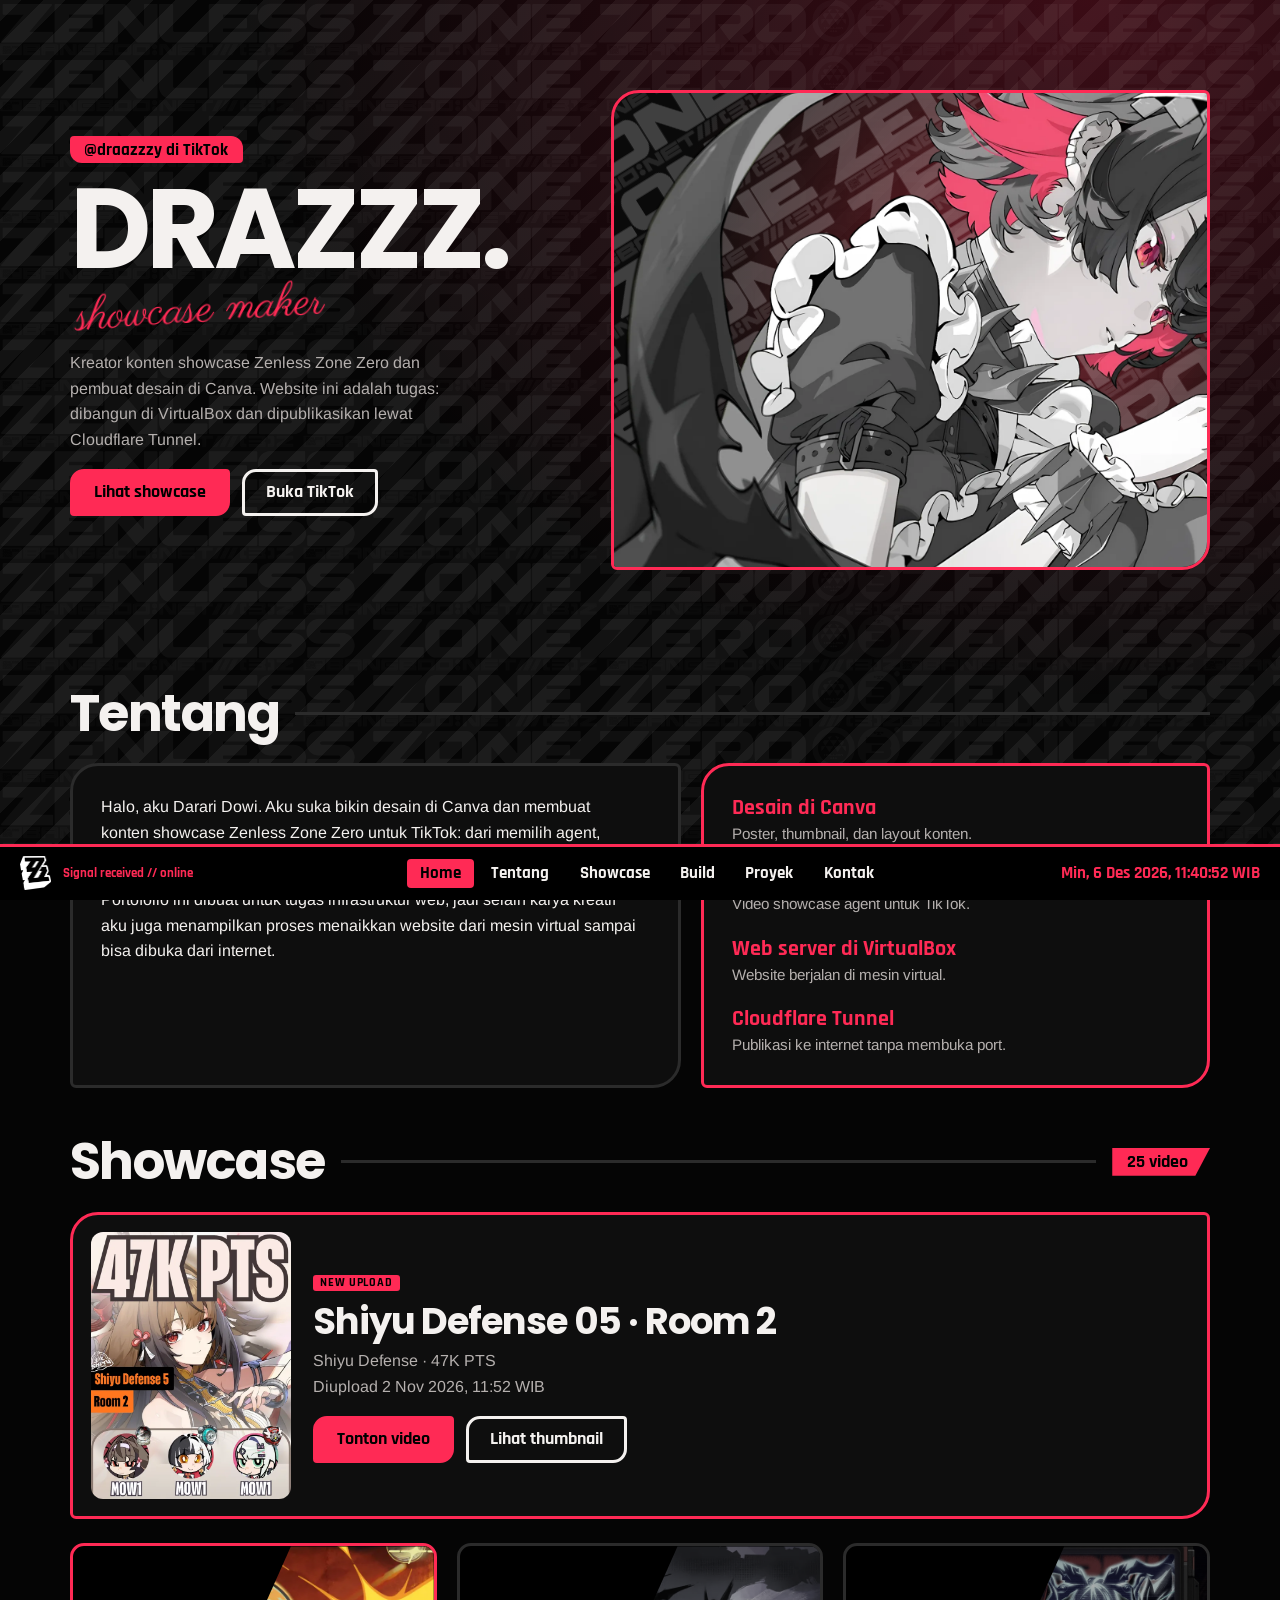
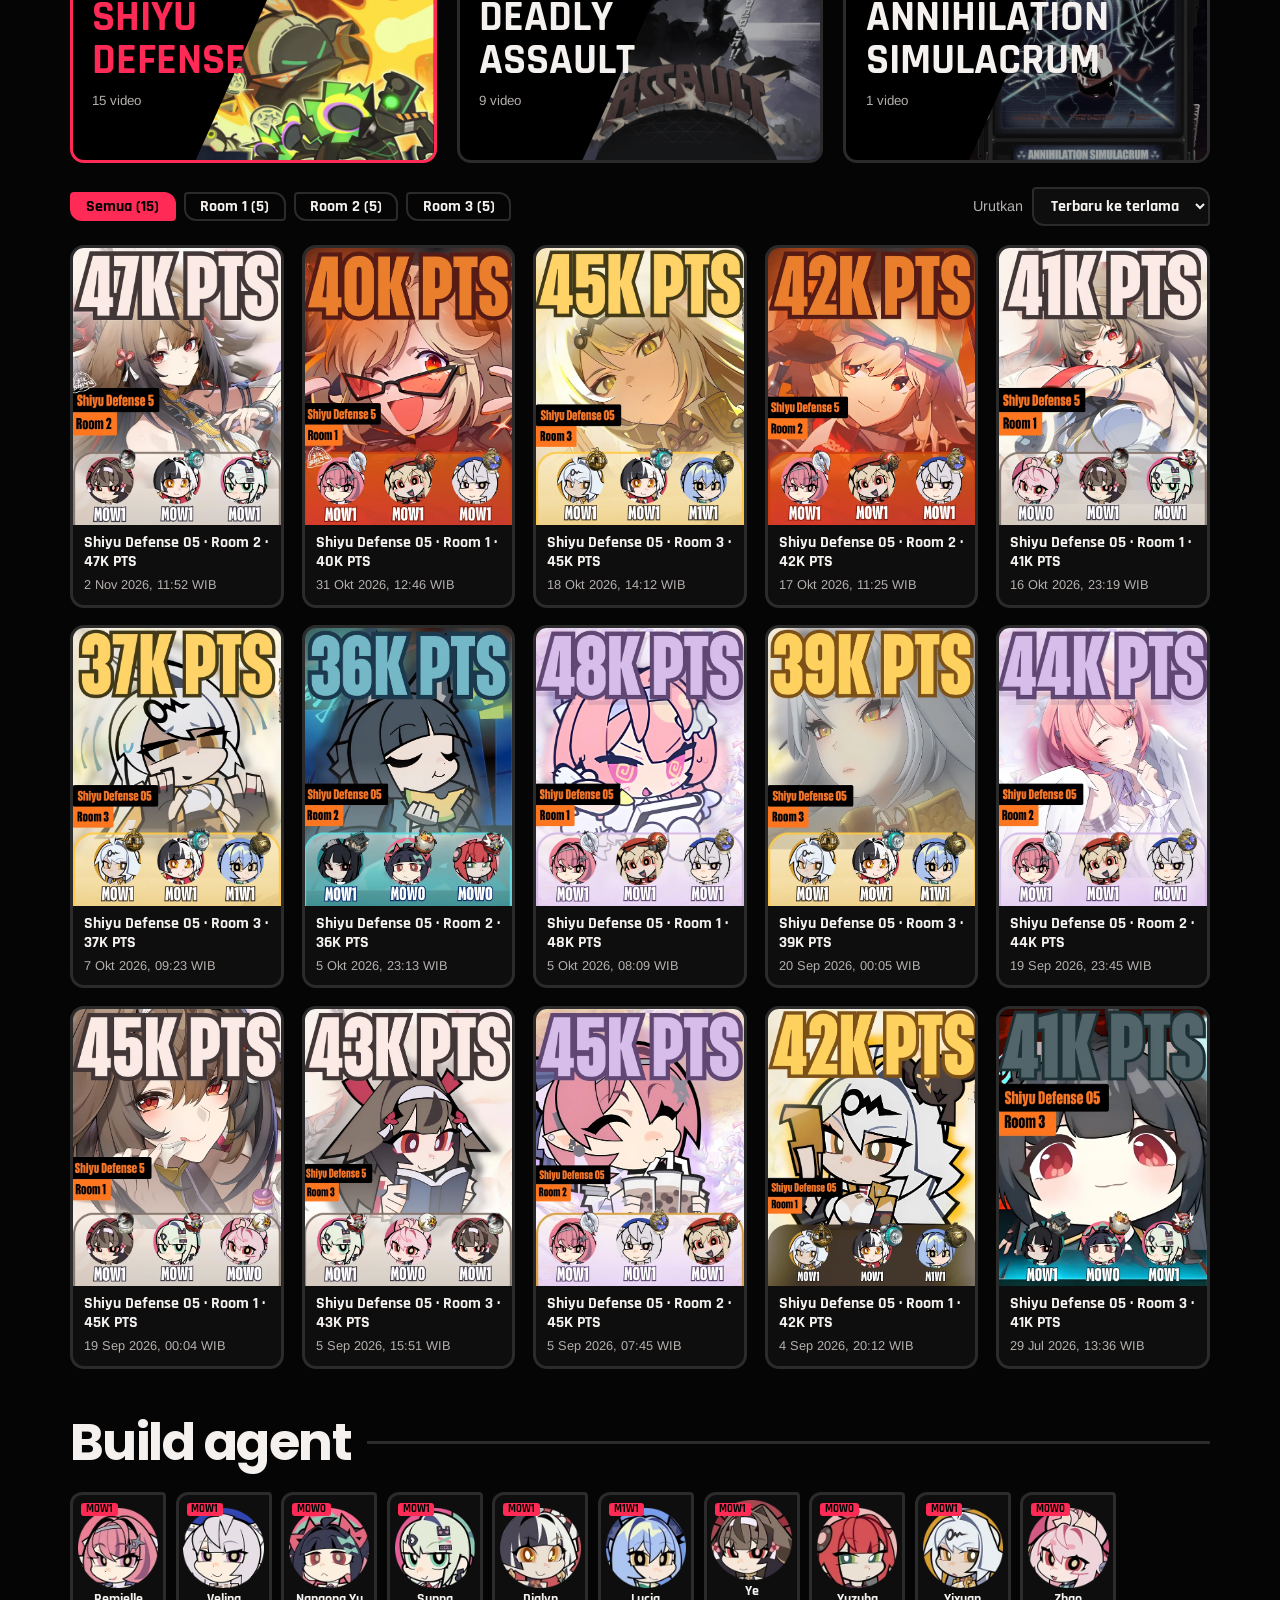
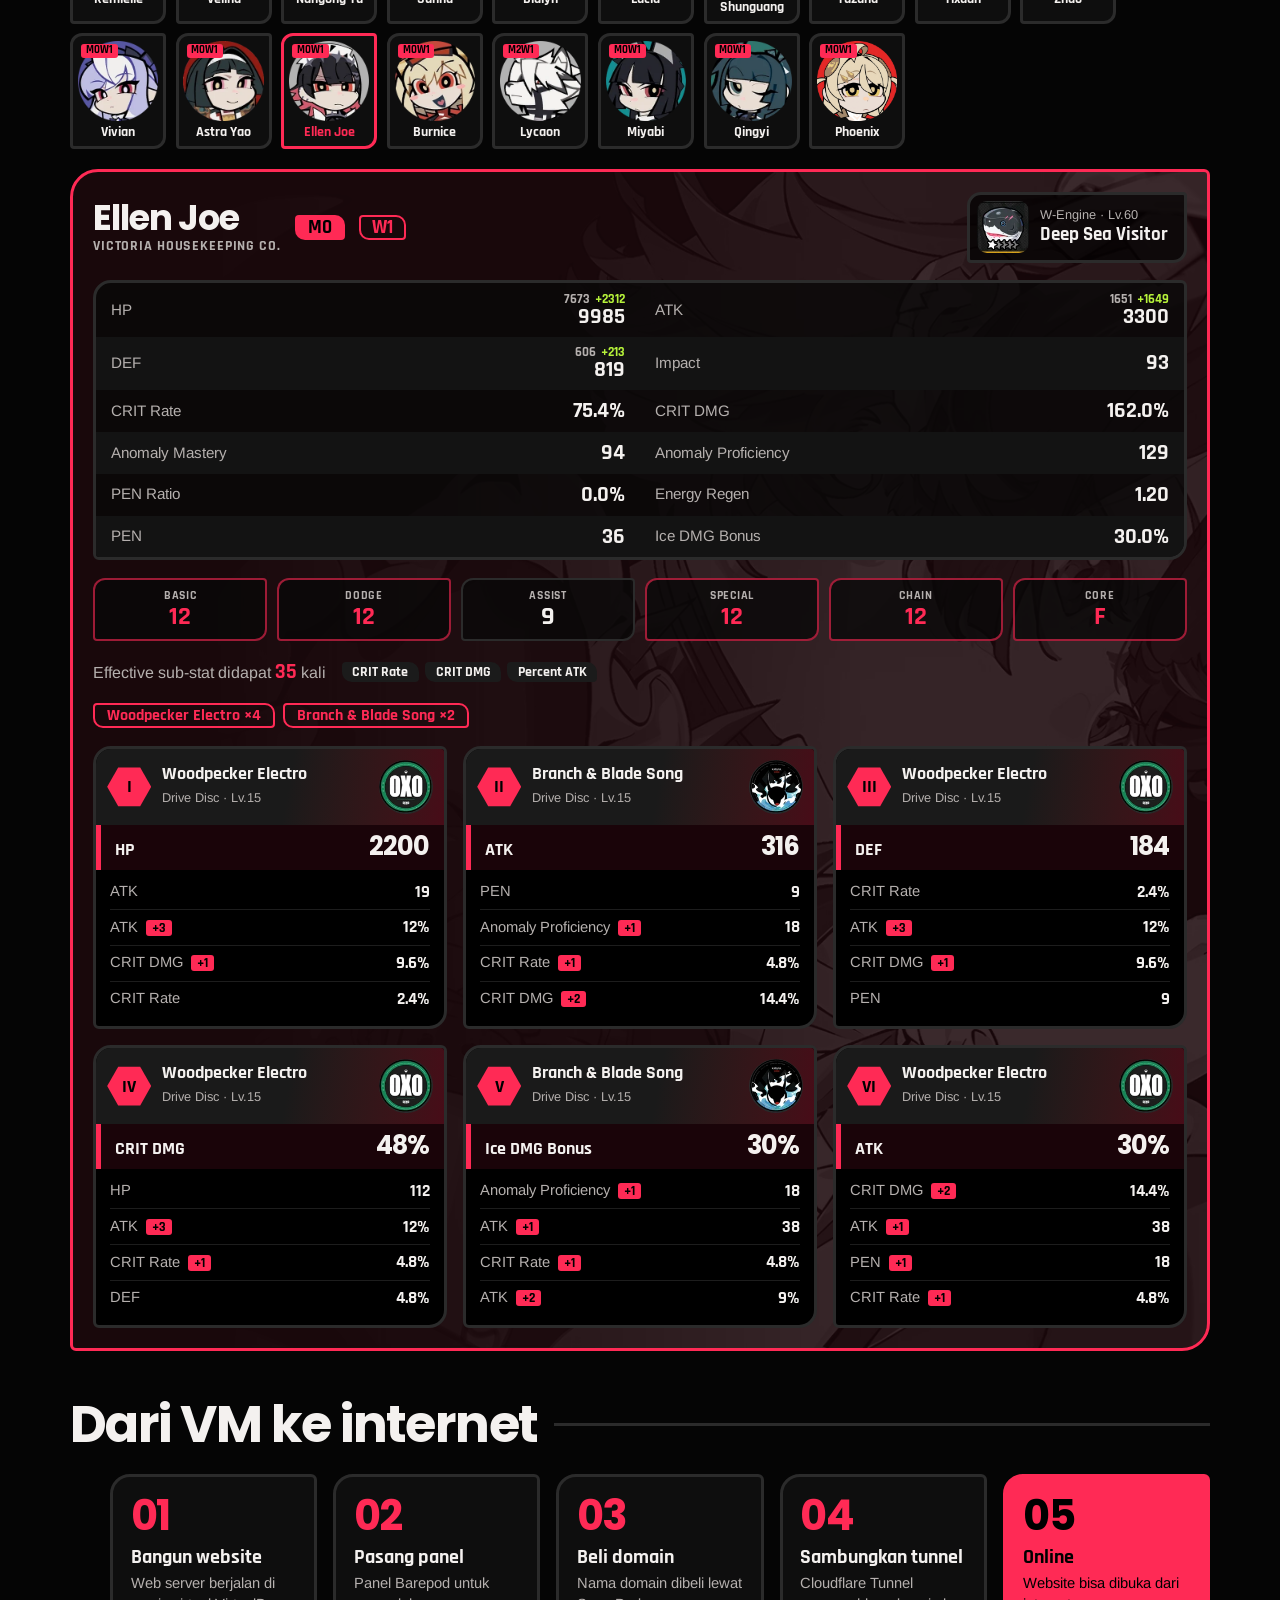
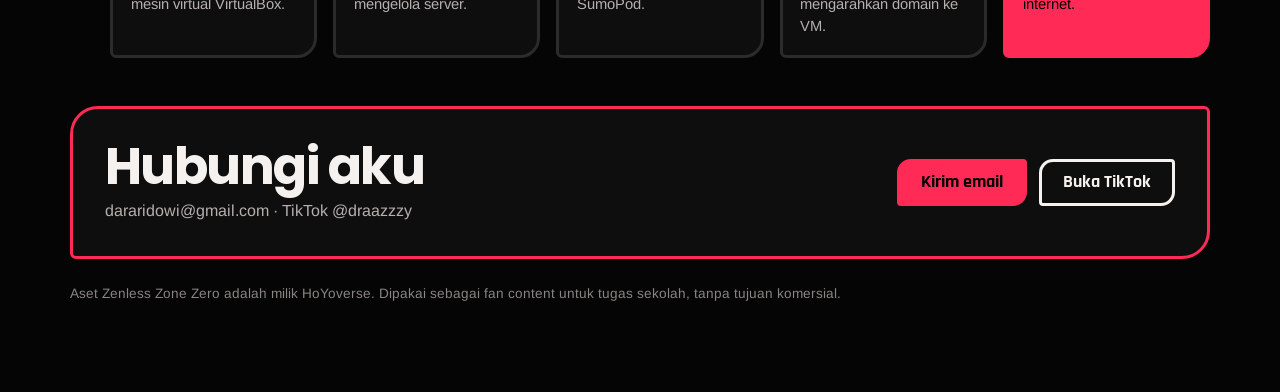
==== commit 695d49fe: "new agent" ====
--- a/index.html
+++ b/index.html
@@ -74,6 +74,15 @@
     <h2>Showcase <span class="tag" id="video-count"></span></h2>
     <div class="new-upload panel" id="new-upload" hidden></div>
     <div class="mode-list" id="mode-list"></div>
+    <div class="video-toolbar" id="video-toolbar">
+      <div class="filter-list" id="filter-list"></div>
+      <label class="sort-box">Urutkan
+        <select id="sort-order">
+          <option value="newest">Terbaru ke terlama</option>
+          <option value="oldest">Terlama ke terbaru</option>
+        </select>
+      </label>
+    </div>
     <div class="video-grid" id="video-grid"></div>
   </section>
 
--- a/css/style.css
+++ b/css/style.css
@@ -531,13 +531,13 @@
 }
 
 .agent-tab {
-  width: 84px;
+  width: 96px;
   padding: .3rem;
   background: var(--card);
   border: 3px solid var(--line);
   border-radius: 12px 4px 12px 4px;
   text-align: center;
-  font: 700 .85rem/1.1 Raj, sans-serif;
+  font: 700 .9rem/1.1 Raj, sans-serif;
   transition: border-color .2s, transform .2s;
 }
 
@@ -1012,26 +1012,22 @@
   overflow: hidden;
   font-size: clamp(11px, min(calc(100vh / 90), calc(100vw / 100)), 42px);
   color: #fff;
+  clip-path: polygon(0 0, 100% 0, 100% 100%, 0 100%);
 }
 
 #loading.is-leaving {
   pointer-events: none;
-  visibility: hidden;
-  transition: visibility 0s .8s;
-}
-
-.loading-left,
-.loading-right {
-  transition: transform .8s cubic-bezier(1, 0, 0, 1);
-  will-change: transform;
-}
-
-#loading.is-leaving .loading-left {
-  transform: translateX(-100%);
-}
-
-#loading.is-leaving .loading-right {
-  transform: translateX(100%);
+  animation: shutter .8s cubic-bezier(.7, 0, .2, 1) forwards;
+}
+
+@keyframes shutter {
+  60% {
+    clip-path: polygon(0 0, 75% 0, 45% 100%, 0 100%);
+  }
+
+  to {
+    clip-path: polygon(0 0, 0 0, 0 100%, 0 100%);
+  }
 }
 
 .loading-left {
@@ -1150,9 +1146,9 @@
 }
 
 @media (prefers-reduced-motion: reduce) {
-  .loading-left,
-  .loading-right {
-    transition: none;
+  #loading.is-leaving {
+    animation: none;
+    opacity: 0;
   }
 }
 
@@ -1253,3 +1249,113 @@
     }
   }
 }
+
+/* SHOWCASE: filter dan urutan */
+.video-toolbar {
+  display: flex;
+  flex-wrap: wrap;
+  align-items: center;
+  justify-content: space-between;
+  gap: .8rem 1.2rem;
+  margin-bottom: 1.2rem;
+}
+
+.filter-list {
+  display: flex;
+  flex-wrap: wrap;
+  gap: .5rem;
+}
+
+.filter-chip {
+  padding: .15rem .9rem;
+  font: 700 1rem Raj, sans-serif;
+  background: transparent;
+  border: 2px solid var(--line);
+  border-radius: 4px 12px 4px 12px;
+  transition: border-color .15s, background .15s;
+}
+
+.filter-chip:hover {
+  border-color: var(--accent);
+}
+
+.filter-chip[aria-pressed=true] {
+  color: #000;
+  background: var(--accent);
+  border-color: var(--accent);
+}
+
+.sort-box {
+  display: flex;
+  align-items: center;
+  gap: .6rem;
+  margin-left: auto;
+  font-size: .9rem;
+  color: var(--muted);
+}
+
+.sort-box select {
+  padding: .35rem .8rem;
+  font: 700 1rem Raj, sans-serif;
+  color: var(--white);
+  background: var(--card);
+  border: 2px solid var(--line);
+  border-radius: 4px 12px 4px 12px;
+  cursor: pointer;
+}
+
+/* BUILD: faksi dan skill */
+.build-title {
+  display: flex;
+  flex-direction: column;
+  gap: .15rem;
+}
+
+.faction {
+  margin: 0;
+  font: 700 .9rem Raj, sans-serif;
+  letter-spacing: .06em;
+  text-transform: uppercase;
+  color: var(--muted);
+}
+
+.skill-row {
+  display: grid;
+  grid-template-columns: repeat(6, 1fr);
+  gap: .6rem;
+}
+
+.skill {
+  display: flex;
+  flex-direction: column;
+  align-items: center;
+  padding: .5rem .3rem;
+  background: rgba(8, 8, 8, .78);
+  border: 2px solid var(--line);
+  border-radius: 12px 4px 12px 4px;
+}
+
+.skill small {
+  font: 700 .75rem Raj, sans-serif;
+  letter-spacing: .06em;
+  text-transform: uppercase;
+  color: var(--muted);
+}
+
+.skill b {
+  font: 700 1.6rem/1.1 Raj, sans-serif;
+}
+
+.skill.is-max {
+  border-color: color-mix(in srgb, var(--accent) 60%, transparent);
+}
+
+.skill.is-max b {
+  color: var(--accent);
+}
+
+@media (max-width: 600px) {
+  .skill-row {
+    grid-template-columns: repeat(3, 1fr);
+  }
+}
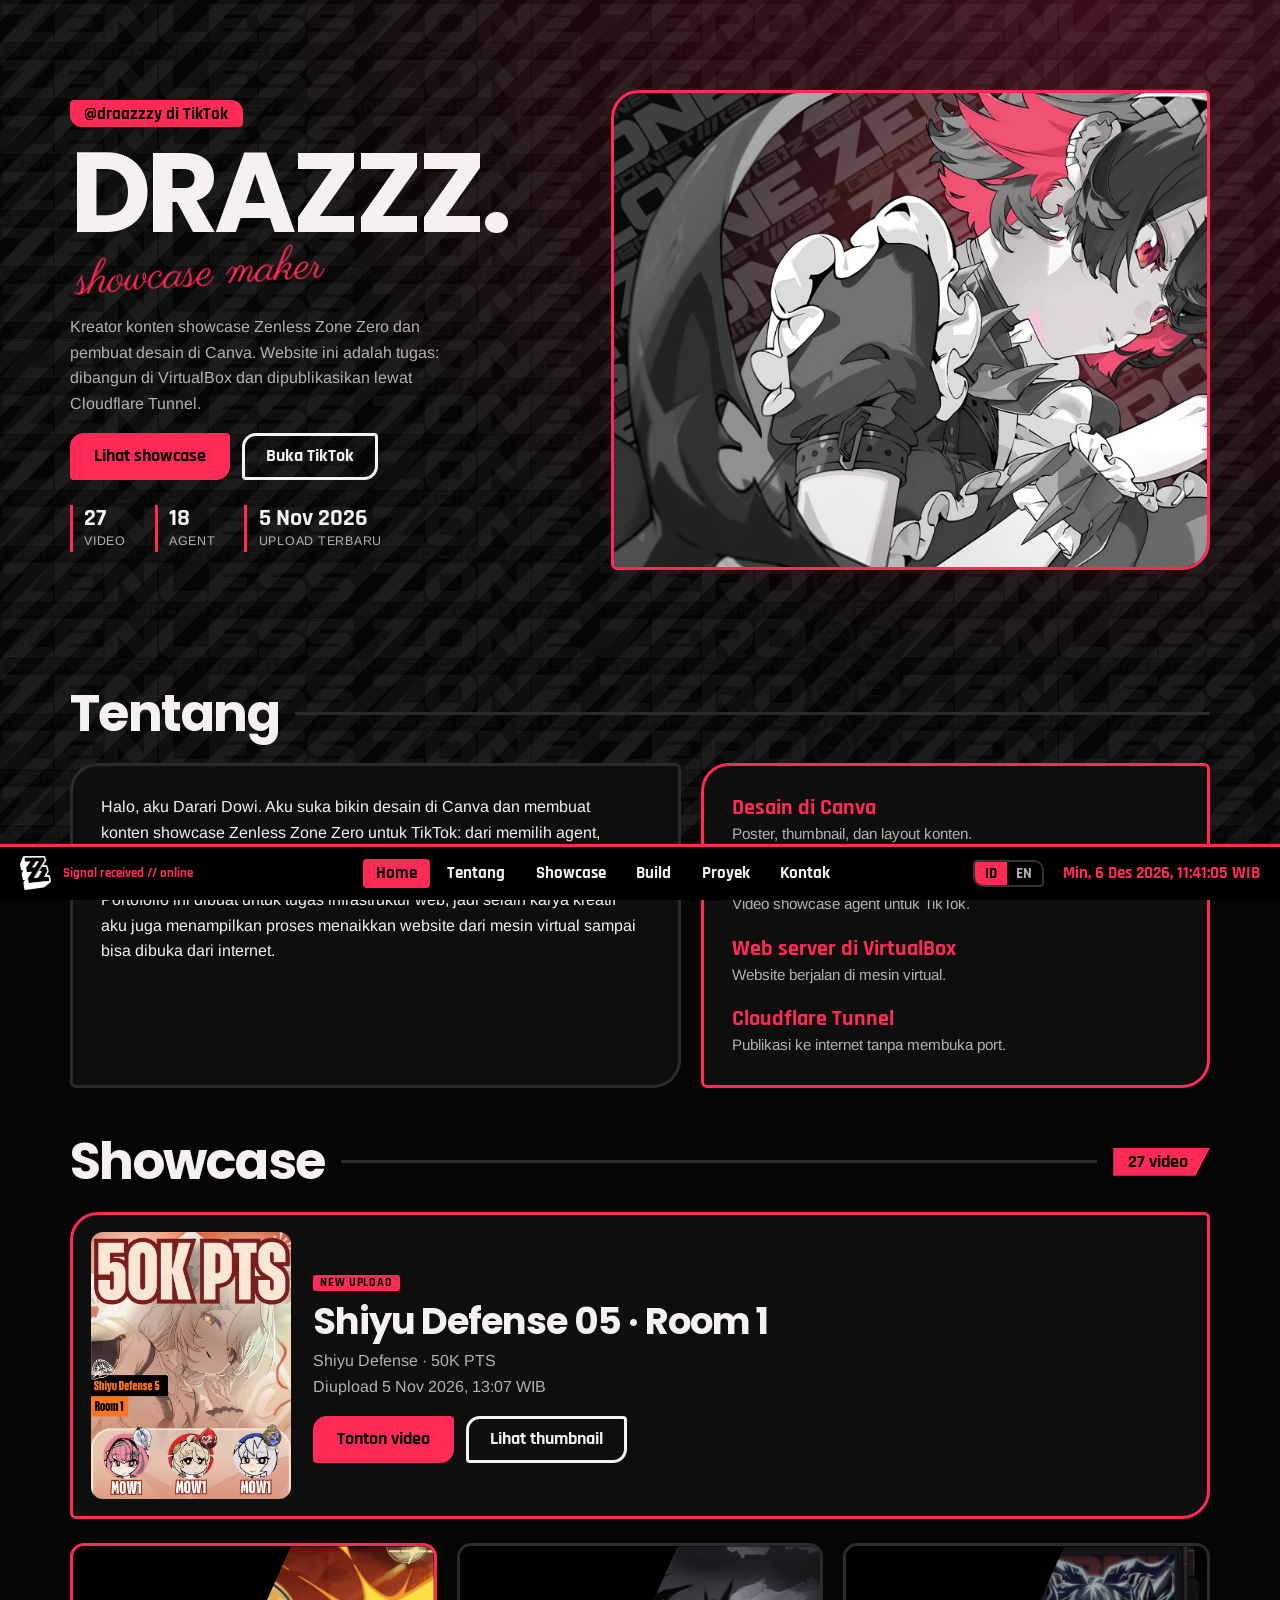
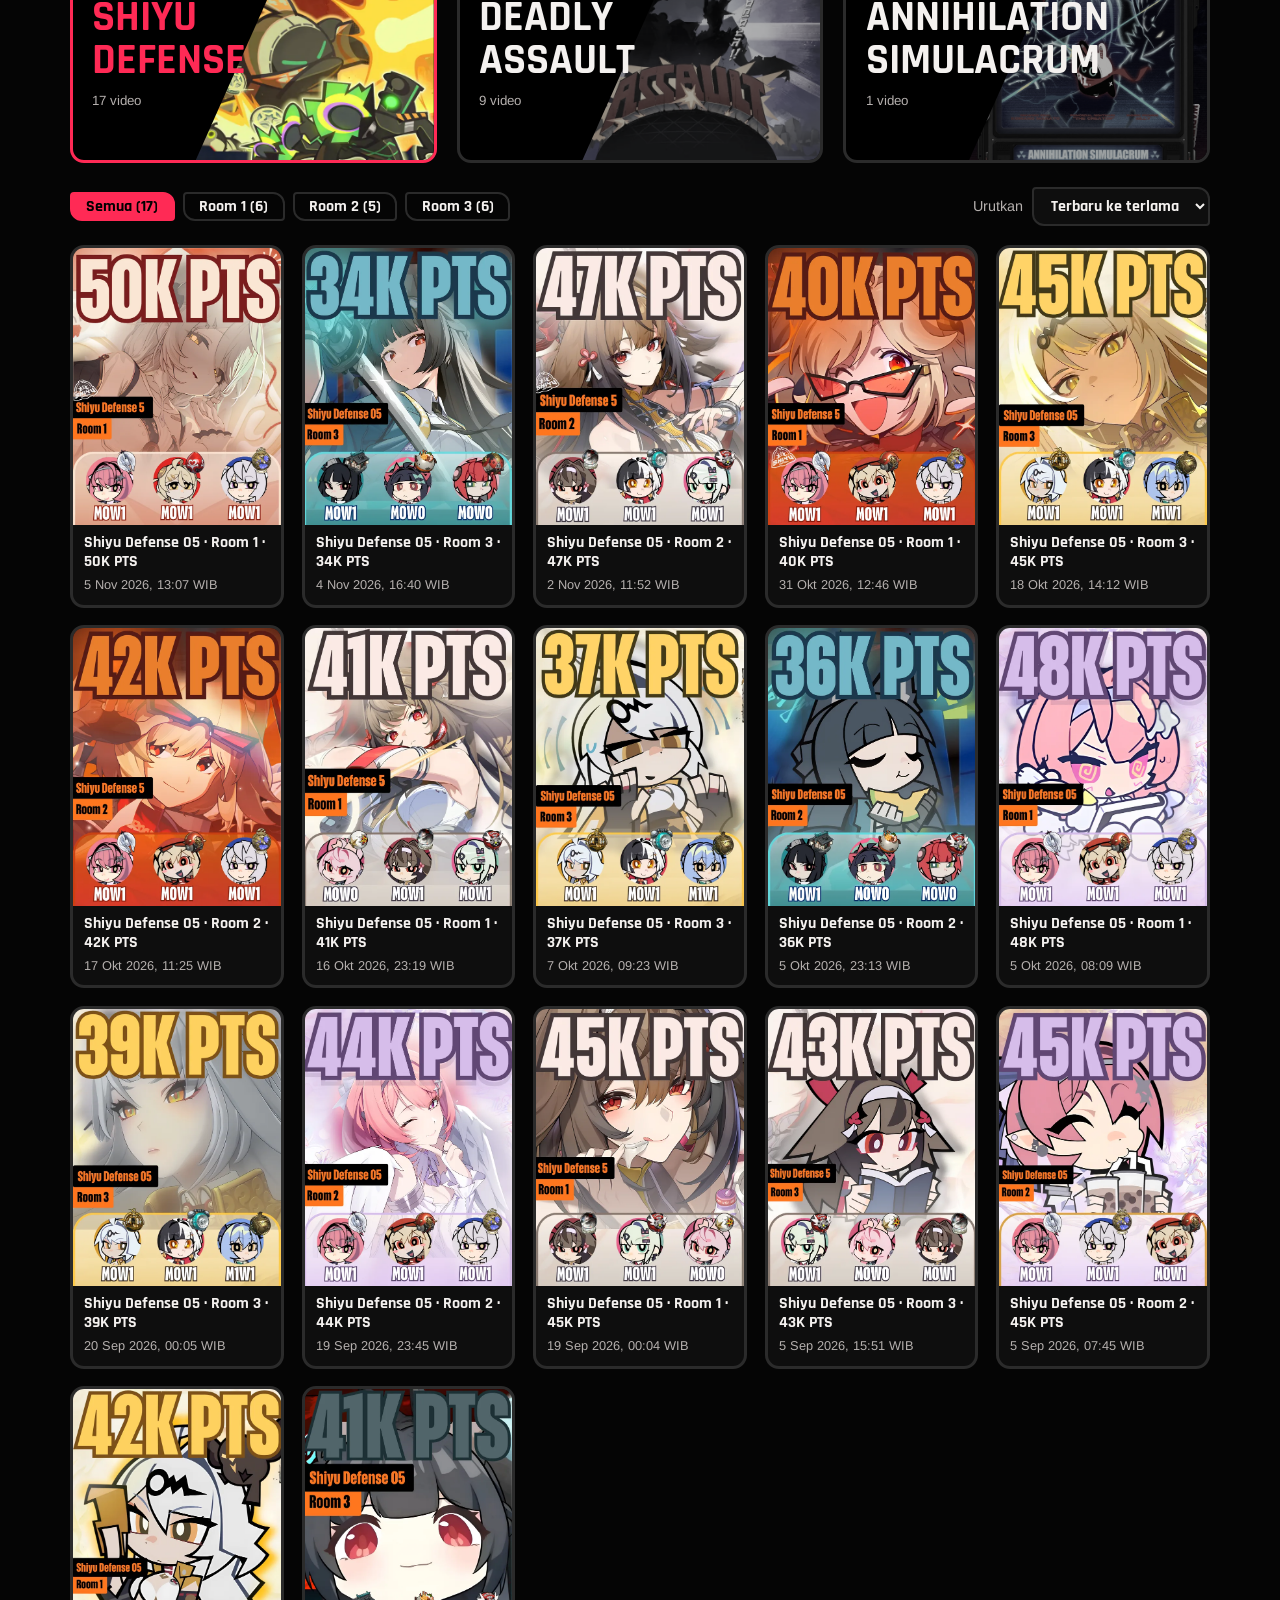
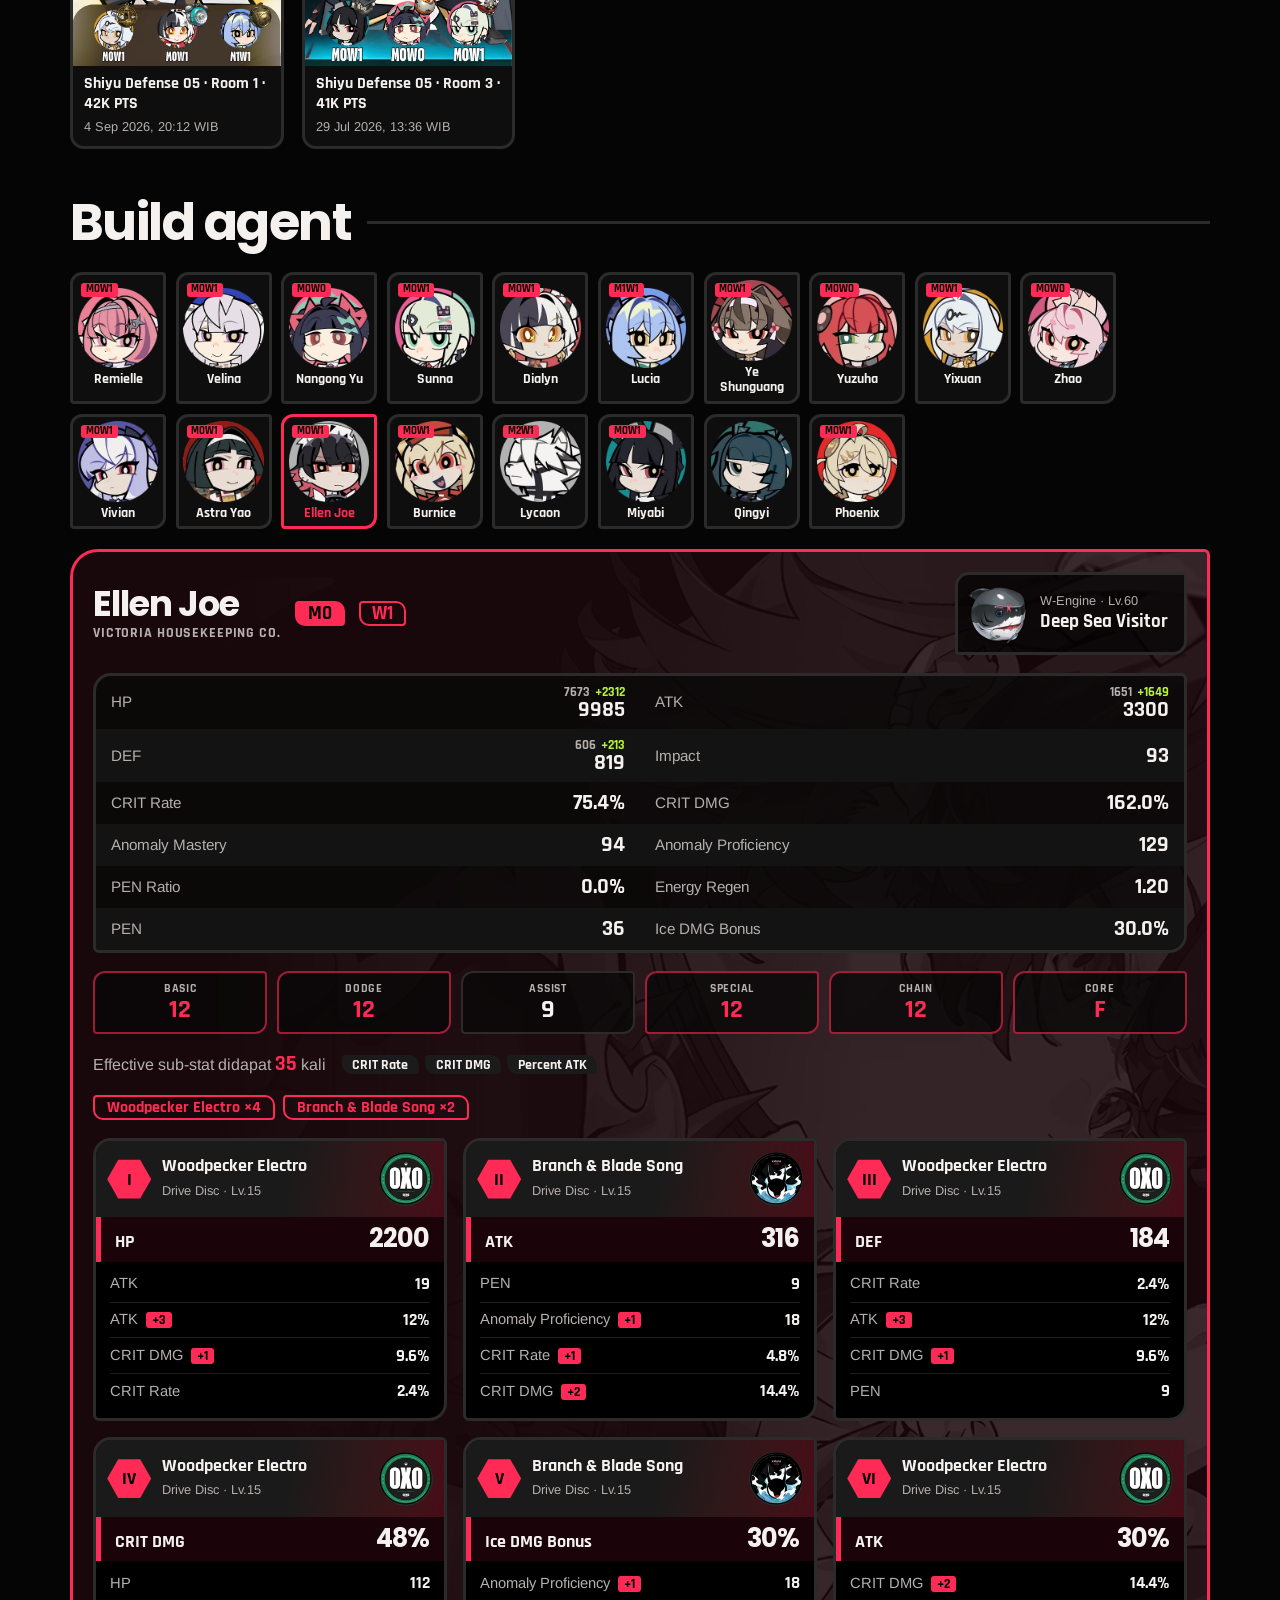
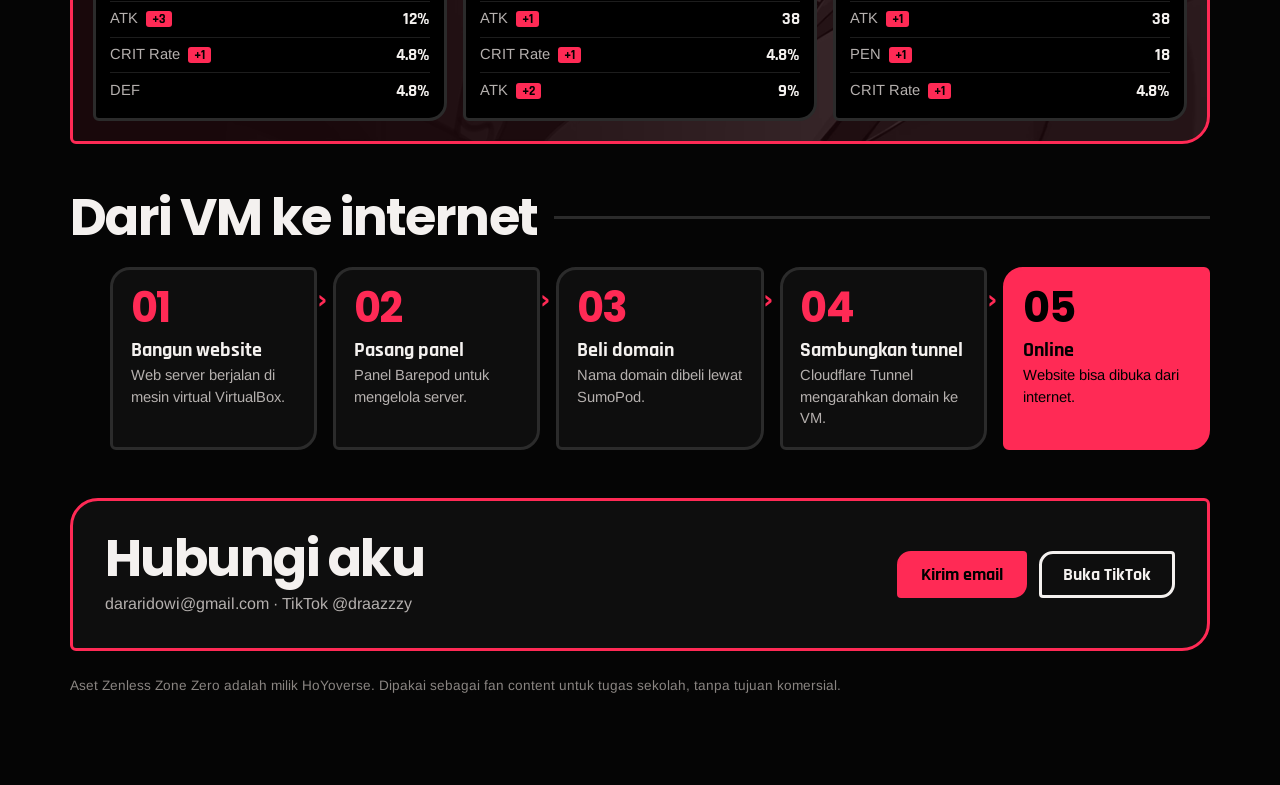
==== commit 24cf9169: "new upload and add english language" ====
--- a/index.html
+++ b/index.html
@@ -4,8 +4,8 @@
 <meta charset="utf-8">
 <meta name="viewport" content="width=device-width, initial-scale=1, viewport-fit=cover">
 <meta name="theme-color" content="#000000">
-<title>Drazzz. | Portofolio</title>
-<meta name="description" content="Portofolio Drazzz.: desain Canva dan konten showcase Zenless Zone Zero.">
+<title data-en="Drazzz. | Portfolio">Drazzz. | Portofolio</title>
+<meta name="description" content="Portofolio Drazzz.: desain Canva dan konten showcase Zenless Zone Zero." data-en="Drazzz. portfolio: Canva design and Zenless Zone Zero showcase content.">
 <link rel="stylesheet" href="css/style.css">
 <noscript><style>#loading{display:none}</style></noscript>
 </head>
@@ -37,14 +37,15 @@
   <!-- HERO -->
   <header class="hero" id="home">
     <div class="copy">
-      <p class="chip">@draazzzy di TikTok</p>
+      <p class="chip" data-en="@draazzzy on TikTok">@draazzzy di TikTok</p>
       <h1>Drazzz.</h1>
       <p class="script">showcase maker</p>
-      <p class="lead">Kreator konten showcase Zenless Zone Zero dan pembuat desain di Canva. Website ini adalah tugas: dibangun di VirtualBox dan dipublikasikan lewat Cloudflare Tunnel.</p>
+      <p class="lead" data-en="Zenless Zone Zero showcase content creator and Canva designer. This website is a class project: built on VirtualBox and published through Cloudflare Tunnel.">Kreator konten showcase Zenless Zone Zero dan pembuat desain di Canva. Website ini adalah tugas: dibangun di VirtualBox dan dipublikasikan lewat Cloudflare Tunnel.</p>
       <div class="btns">
-        <a class="btn p" href="#showcase">Lihat showcase</a>
-        <a class="btn" href="https://www.tiktok.com/@draazzzy" target="_blank" rel="noopener">Buka TikTok</a>
+        <a class="btn p" href="#showcase" data-en="View showcase">Lihat showcase</a>
+        <a class="btn" href="https://www.tiktok.com/@draazzzy" target="_blank" rel="noopener" data-en="Open TikTok">Buka TikTok</a>
       </div>
+      <div class="hero-stats" id="hero-stats"></div>
     </div>
     <div class="art panel">
       <div class="hero-bg-text" aria-hidden="true"></div>
@@ -54,17 +55,17 @@
 
   <!-- TENTANG -->
   <section class="sec" id="about">
-    <h2>Tentang</h2>
+    <h2 data-en="About">Tentang</h2>
     <div class="two">
       <div class="about panel">
-        <p>Halo, aku Darari Dowi. Aku suka bikin desain di Canva dan membuat konten showcase Zenless Zone Zero untuk TikTok: dari memilih agent, menata tampilan, sampai mengemasnya jadi video pendek.</p>
-        <p>Portofolio ini dibuat untuk tugas infrastruktur web, jadi selain karya kreatif aku juga menampilkan proses menaikkan website dari mesin virtual sampai bisa dibuka dari internet.</p>
+        <p data-en="Hi, I'm Darari Dowi. I enjoy designing in Canva and making Zenless Zone Zero showcase content for TikTok: from picking agents and arranging the layout to packaging it into short videos.">Halo, aku Darari Dowi. Aku suka bikin desain di Canva dan membuat konten showcase Zenless Zone Zero untuk TikTok: dari memilih agent, menata tampilan, sampai mengemasnya jadi video pendek.</p>
+        <p data-en="This portfolio was made for a web infrastructure assignment, so besides my creative work I also show how the website goes from a virtual machine to being reachable on the internet.">Portofolio ini dibuat untuk tugas infrastruktur web, jadi selain karya kreatif aku juga menampilkan proses menaikkan website dari mesin virtual sampai bisa dibuka dari internet.</p>
       </div>
       <ul class="skills panel">
-        <li><b>Desain di Canva</b><span>Poster, thumbnail, dan layout konten.</span></li>
-        <li><b>Konten showcase ZZZ</b><span>Video showcase agent untuk TikTok.</span></li>
-        <li><b>Web server di VirtualBox</b><span>Website berjalan di mesin virtual.</span></li>
-        <li><b>Cloudflare Tunnel</b><span>Publikasi ke internet tanpa membuka port.</span></li>
+        <li><b data-en="Canva design">Desain di Canva</b><span data-en="Posters, thumbnails, and content layouts.">Poster, thumbnail, dan layout konten.</span></li>
+        <li><b data-en="ZZZ showcase content">Konten showcase ZZZ</b><span data-en="Agent showcase videos for TikTok.">Video showcase agent untuk TikTok.</span></li>
+        <li><b data-en="Web server on VirtualBox">Web server di VirtualBox</b><span data-en="The website runs on a virtual machine.">Website berjalan di mesin virtual.</span></li>
+        <li><b data-en="Cloudflare Tunnel">Cloudflare Tunnel</b><span data-en="Publishing to the internet without opening ports.">Publikasi ke internet tanpa membuka port.</span></li>
       </ul>
     </div>
   </section>
@@ -76,10 +77,10 @@
     <div class="mode-list" id="mode-list"></div>
     <div class="video-toolbar" id="video-toolbar">
       <div class="filter-list" id="filter-list"></div>
-      <label class="sort-box">Urutkan
+      <label class="sort-box"><span data-en="Sort by">Urutkan</span>
         <select id="sort-order">
-          <option value="newest">Terbaru ke terlama</option>
-          <option value="oldest">Terlama ke terbaru</option>
+          <option value="newest" data-en="Newest first">Terbaru ke terlama</option>
+          <option value="oldest" data-en="Oldest first">Terlama ke terbaru</option>
         </select>
       </label>
     </div>
@@ -95,13 +96,13 @@
 
   <!-- PROYEK -->
   <section class="sec" id="proyek">
-    <h2>Dari VM ke internet</h2>
+    <h2 data-en="From VM to the internet">Dari VM ke internet</h2>
     <ol class="steps">
-      <li><b>Bangun website</b><p>Web server berjalan di mesin virtual VirtualBox.</p></li>
-      <li><b>Pasang panel</b><p>Panel Barepod untuk mengelola server.</p></li>
-      <li><b>Beli domain</b><p>Nama domain dibeli lewat SumoPod.</p></li>
-      <li><b>Sambungkan tunnel</b><p>Cloudflare Tunnel mengarahkan domain ke VM.</p></li>
-      <li><b>Online</b><p>Website bisa dibuka dari internet.</p></li>
+      <li><b data-en="Build the website">Bangun website</b><p data-en="A web server runs on a VirtualBox virtual machine.">Web server berjalan di mesin virtual VirtualBox.</p></li>
+      <li><b data-en="Install the panel">Pasang panel</b><p data-en="Barepod panel to manage the server.">Panel Barepod untuk mengelola server.</p></li>
+      <li><b data-en="Buy a domain">Beli domain</b><p data-en="The domain name is bought through SumoPod.">Nama domain dibeli lewat SumoPod.</p></li>
+      <li><b data-en="Connect the tunnel">Sambungkan tunnel</b><p data-en="Cloudflare Tunnel points the domain to the VM.">Cloudflare Tunnel mengarahkan domain ke VM.</p></li>
+      <li><b data-en="Online">Online</b><p data-en="The website can be opened from the internet.">Website bisa dibuka dari internet.</p></li>
     </ol>
   </section>
 
@@ -109,34 +110,35 @@
   <section class="sec" id="contact">
     <div class="contact panel">
       <div>
-        <h3>Hubungi aku</h3>
+        <h3 data-en="Contact me">Hubungi aku</h3>
         <p>dararidowi@gmail.com &middot; TikTok @draazzzy</p>
       </div>
       <div class="btns">
-        <a class="btn p" href="mailto:dararidowi@gmail.com">Kirim email</a>
-        <a class="btn" href="https://www.tiktok.com/@draazzzy" target="_blank" rel="noopener">Buka TikTok</a>
+        <a class="btn p" href="mailto:dararidowi@gmail.com" data-en="Send email">Kirim email</a>
+        <a class="btn" href="https://www.tiktok.com/@draazzzy" target="_blank" rel="noopener" data-en="Open TikTok">Buka TikTok</a>
       </div>
     </div>
   </section>
 </main>
 
-<footer>Aset Zenless Zone Zero adalah milik HoYoverse. Dipakai sebagai fan content untuk tugas sekolah, tanpa tujuan komersial.</footer>
+<footer data-en="Zenless Zone Zero assets belong to HoYoverse. Used as fan content for a school assignment, with no commercial purpose.">Aset Zenless Zone Zero adalah milik HoYoverse. Dipakai sebagai fan content untuk tugas sekolah, tanpa tujuan komersial.</footer>
 
 <nav class="nav" aria-label="Navigasi utama">
   <div class="sig"><img src="assets/img/logo_white.png" alt="ZZZ"><span>Signal received // online</span></div>
   <ul>
     <li><a href="#home" class="on">Home</a></li>
-    <li><a href="#about">Tentang</a></li>
+    <li><a href="#about" data-en="About">Tentang</a></li>
     <li><a href="#showcase">Showcase</a></li>
     <li><a href="#build">Build</a></li>
-    <li><a href="#proyek">Proyek</a></li>
-    <li><a href="#contact">Kontak</a></li>
+    <li><a href="#proyek" data-en="Project">Proyek</a></li>
+    <li><a href="#contact" data-en="Contact">Kontak</a></li>
   </ul>
+  <button class="lang-toggle" id="lang-toggle" type="button" aria-label="Bahasa / Language"><span data-lang="id">ID</span><span data-lang="en">EN</span></button>
   <b class="yr" id="clock"></b>
 </nav>
 
 <dialog id="lightbox">
-  <button type="button" id="lightbox-close">Tutup</button>
+  <button type="button" id="lightbox-close" data-en="Close">Tutup</button>
   <img id="lightbox-image" alt="">
   <p id="lightbox-caption"></p>
   <a class="btn p" id="lightbox-link" target="_blank" rel="noopener">Tonton video</a>
@@ -146,6 +148,7 @@
 <script src="js/data/agents.js"></script>
 <script src="js/data/loading.js"></script>
 <script src="js/utils.js"></script>
+<script src="js/i18n.js"></script>
 <script src="js/loading.js"></script>
 <script src="js/showcase.js"></script>
 <script src="js/agent-build.js"></script>
--- a/css/style.css
+++ b/css/style.css
@@ -1359,3 +1359,89 @@
     grid-template-columns: repeat(3, 1fr);
   }
 }
+
+/* PERAPIAN: muncul saat scroll, ringkasan hero, tombol bahasa */
+.reveal {
+  opacity: 0;
+  transform: translateY(28px);
+  transition: opacity .7s ease, transform .7s cubic-bezier(.2, .7, .2, 1);
+}
+
+.reveal.is-visible {
+  opacity: 1;
+  transform: none;
+}
+
+.hero-stats {
+  display: flex;
+  flex-wrap: wrap;
+  gap: .6rem 1.8rem;
+  margin-top: .6rem;
+}
+
+.hero-stats div {
+  display: flex;
+  flex-direction: column;
+  padding-left: .7rem;
+  border-left: 3px solid var(--accent);
+}
+
+.hero-stats b {
+  font: 700 1.5rem/1.1 Raj, sans-serif;
+}
+
+.hero-stats span {
+  font-size: .78rem;
+  letter-spacing: .06em;
+  text-transform: uppercase;
+  color: var(--muted);
+}
+
+.lang-toggle {
+  display: flex;
+  flex: none;
+  padding: 0;
+  overflow: hidden;
+  font: 700 .95rem Raj, sans-serif;
+  background: transparent;
+  border: 2px solid #333;
+  border-radius: 4px 10px 4px 10px;
+}
+
+.lang-toggle span {
+  padding: .15rem .6rem;
+  color: var(--muted);
+}
+
+.lang-toggle span.on {
+  color: #000;
+  background: var(--accent);
+}
+
+.engine-card img {
+  width: 64px;
+  height: 64px;
+}
+
+.video-card img {
+  transition: transform .4s;
+}
+
+.video-card:hover img {
+  transform: scale(1.05);
+}
+
+.steps li {
+  position: relative;
+}
+
+@media (min-width: 1000px) {
+  .steps li:not(:last-child)::after {
+    content: "›";
+    position: absolute;
+    top: .9rem;
+    right: -.8rem;
+    font: 700 2rem/1 Raj, sans-serif;
+    color: var(--accent);
+  }
+}
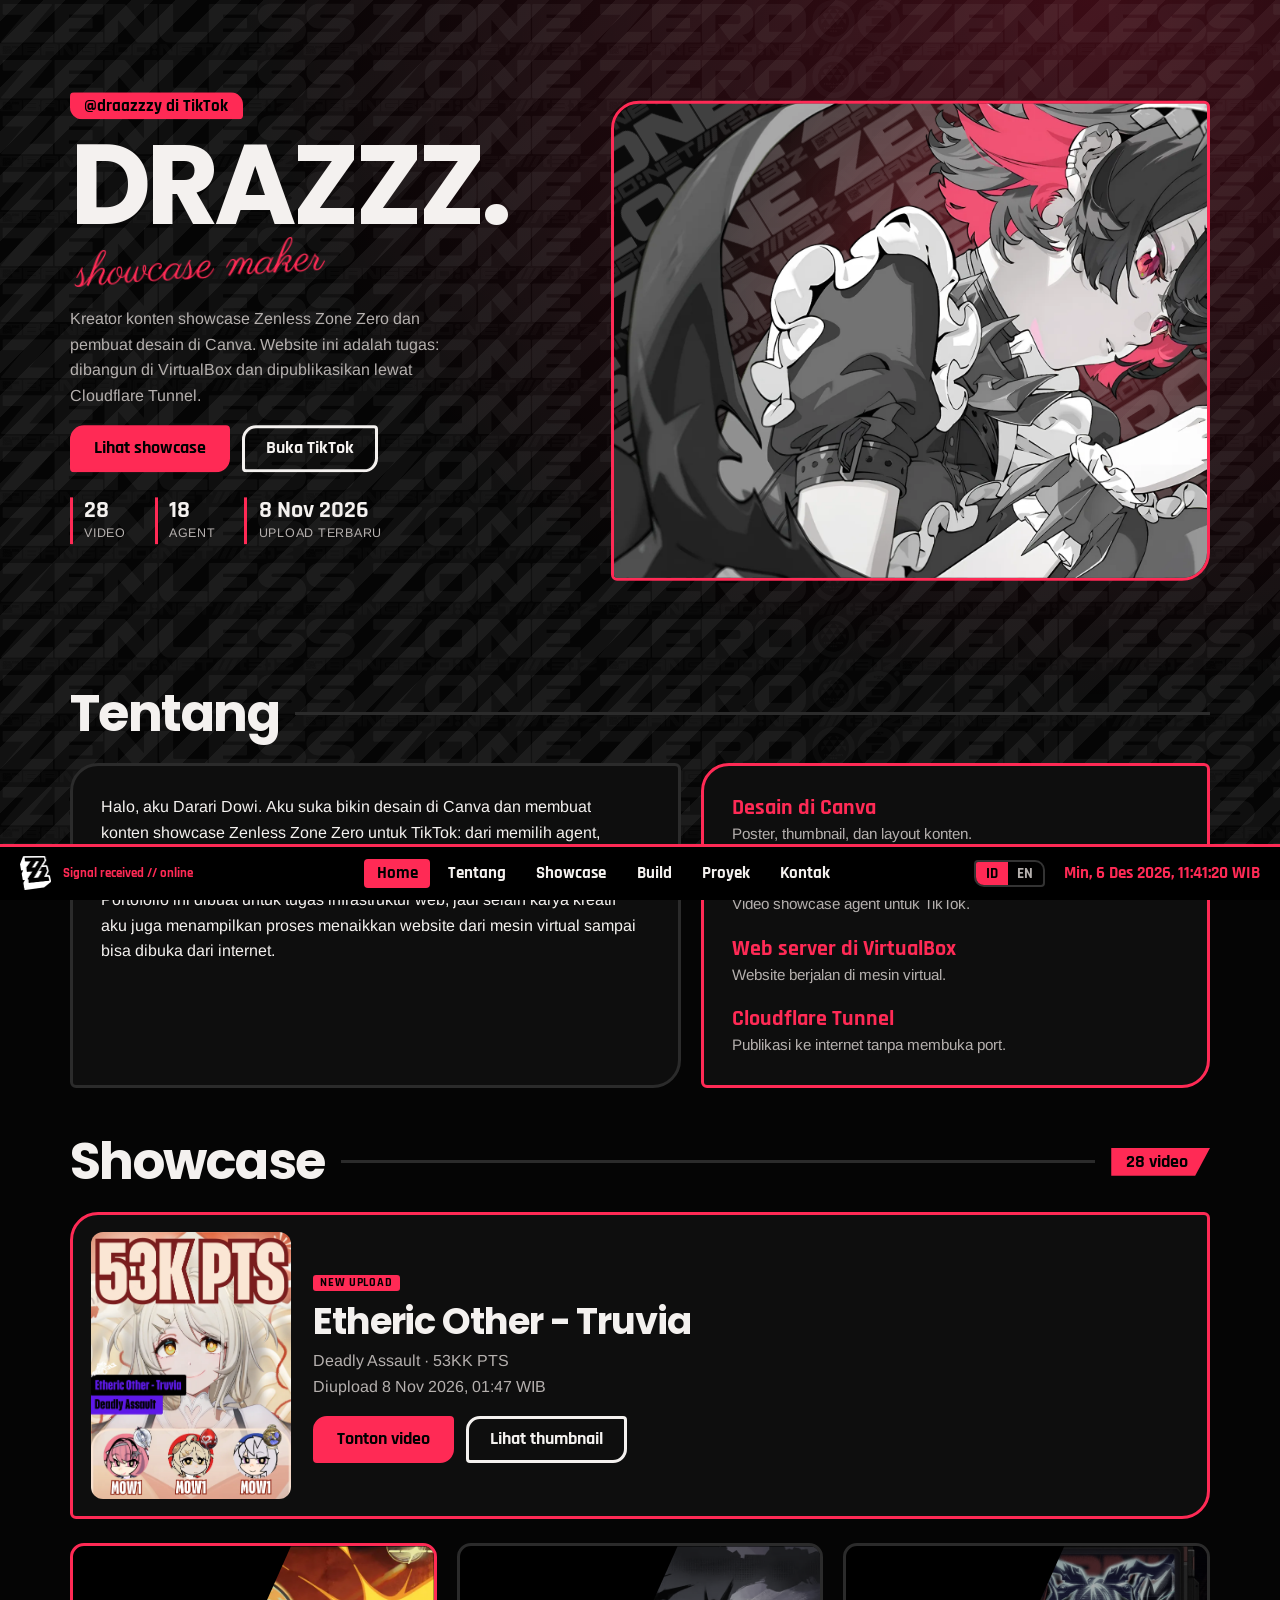
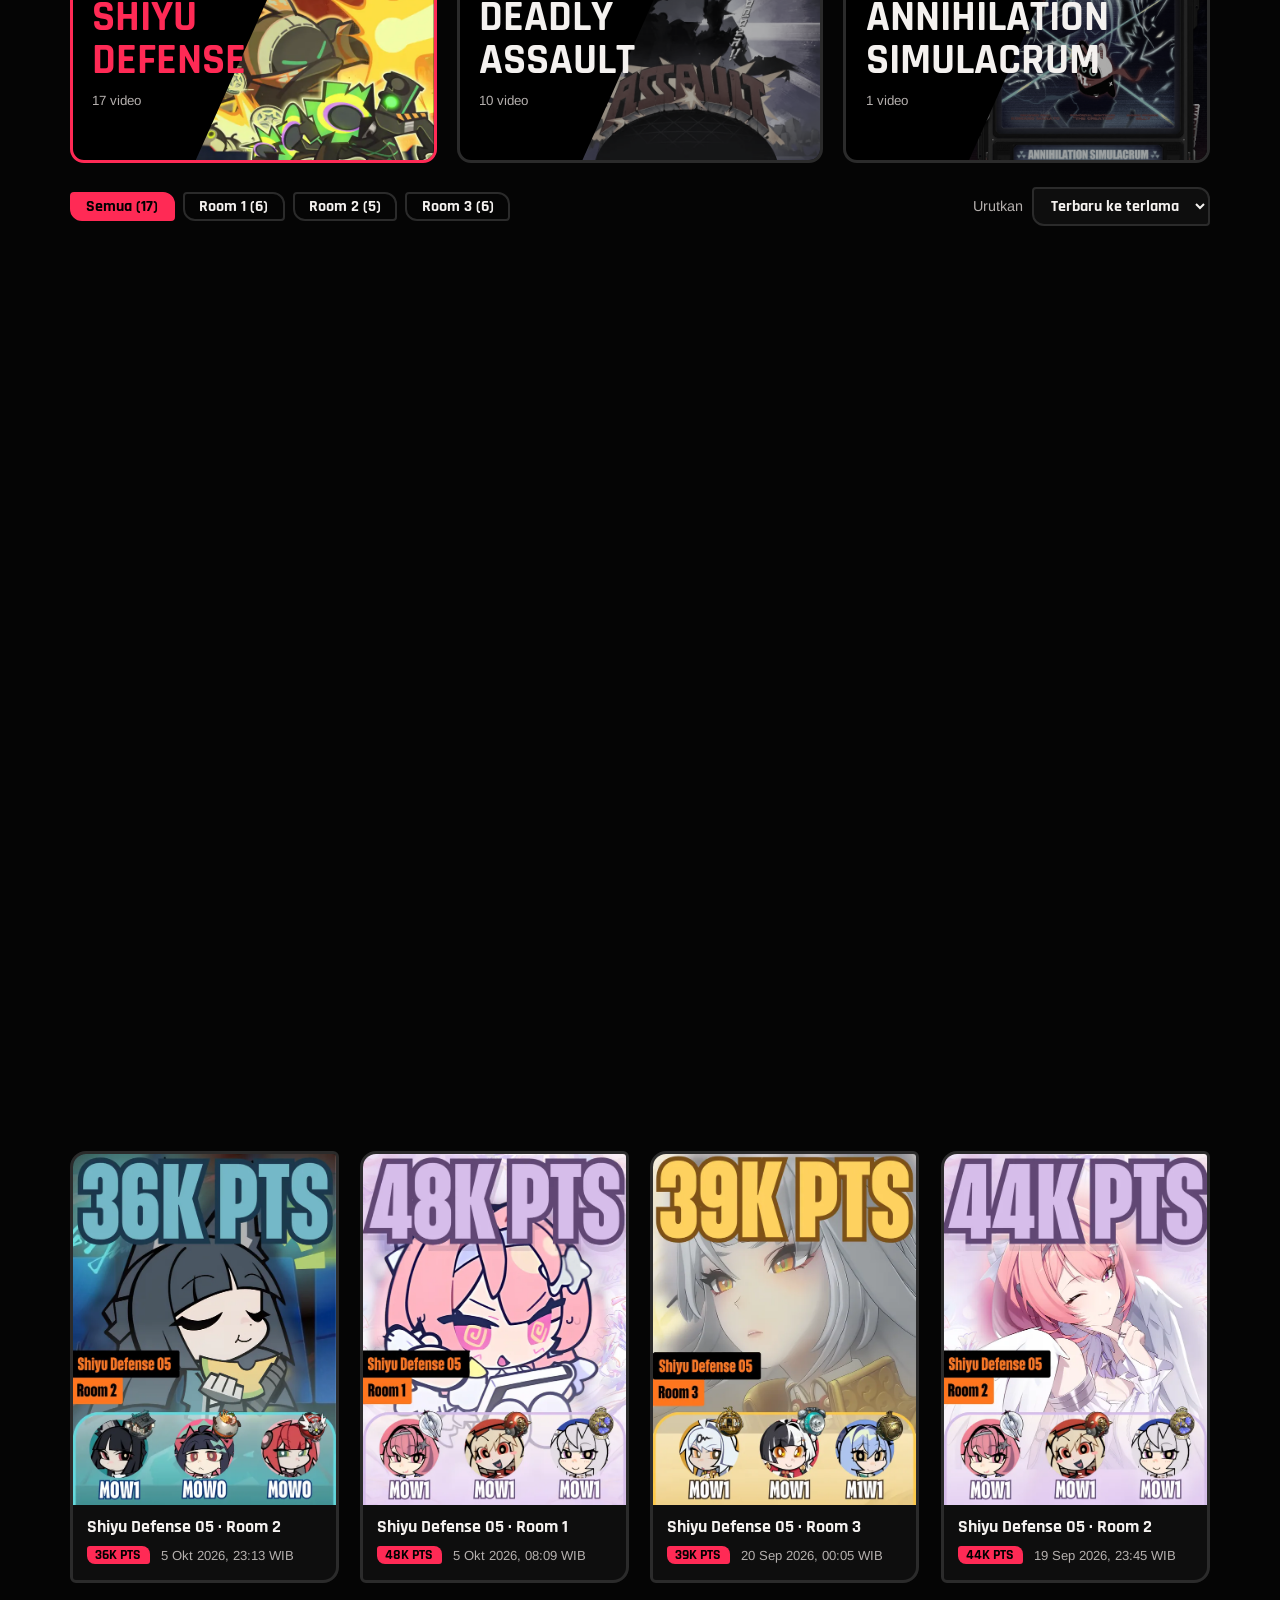
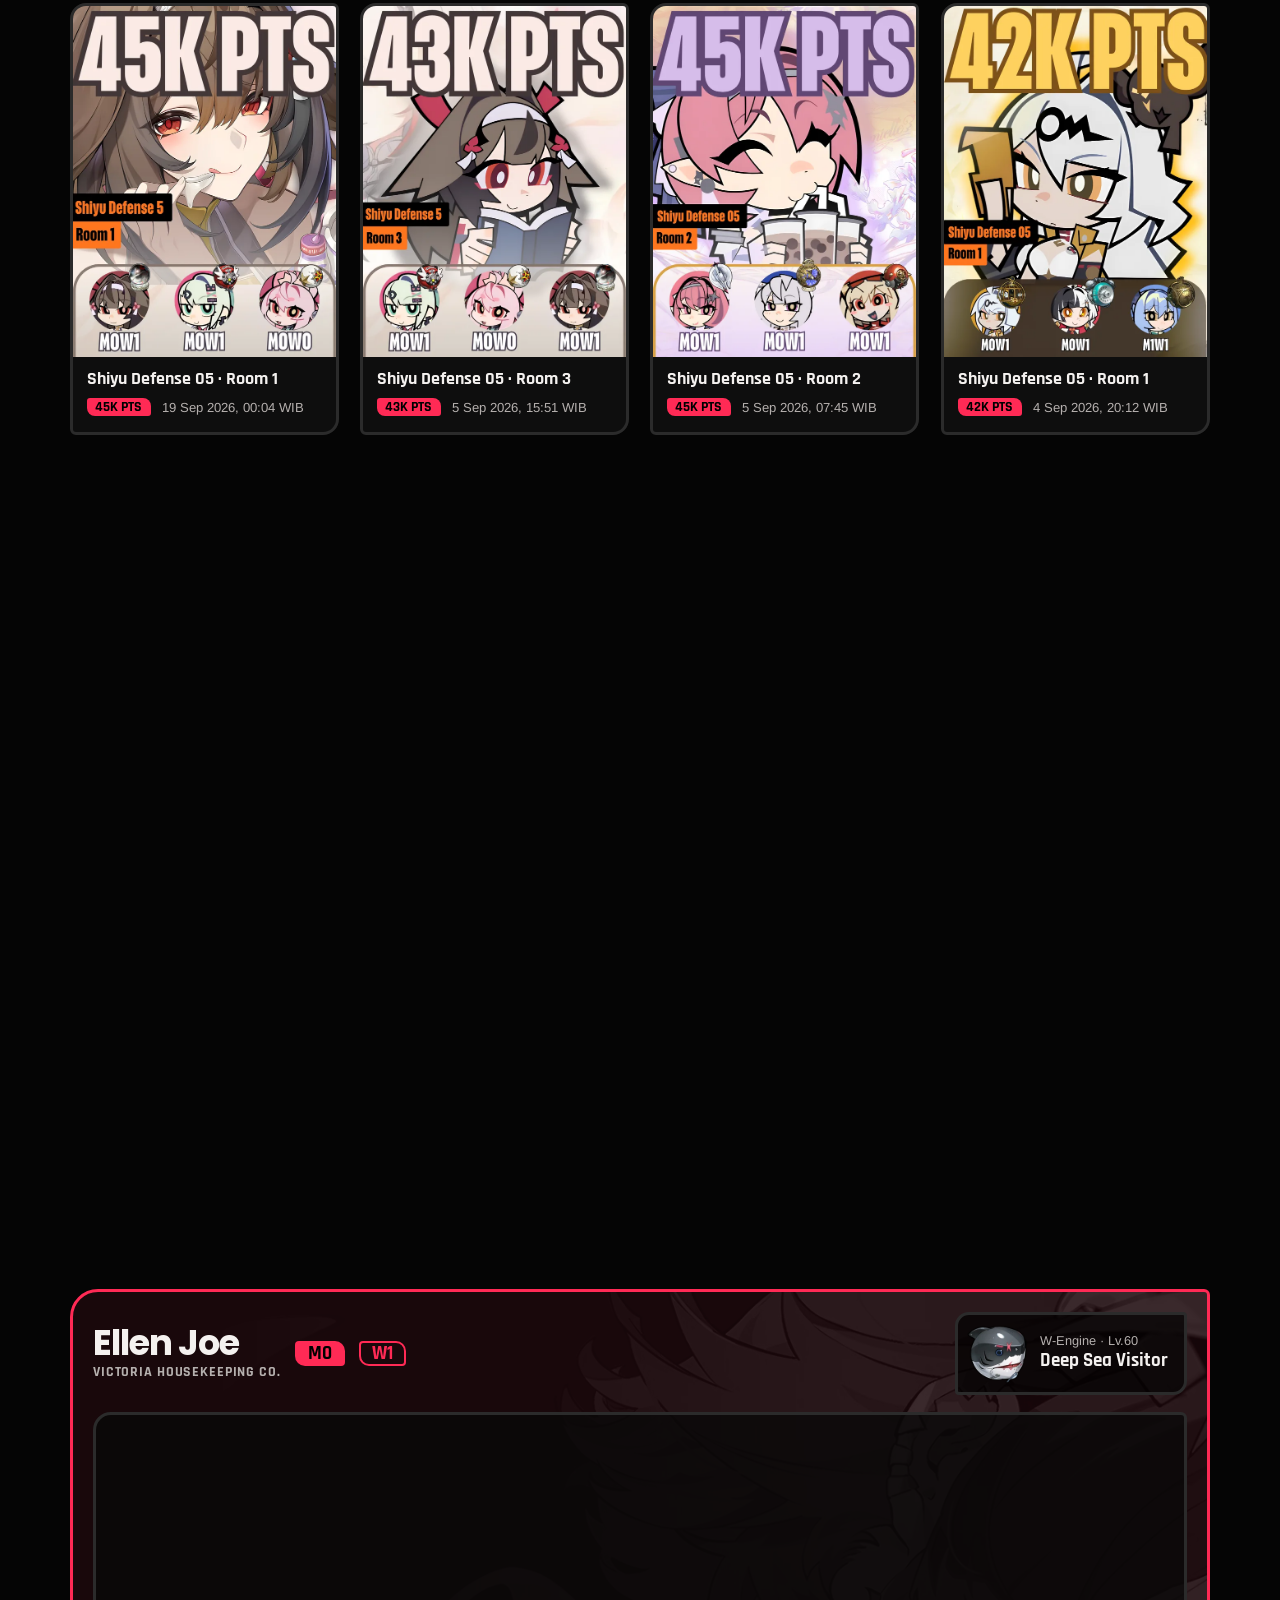
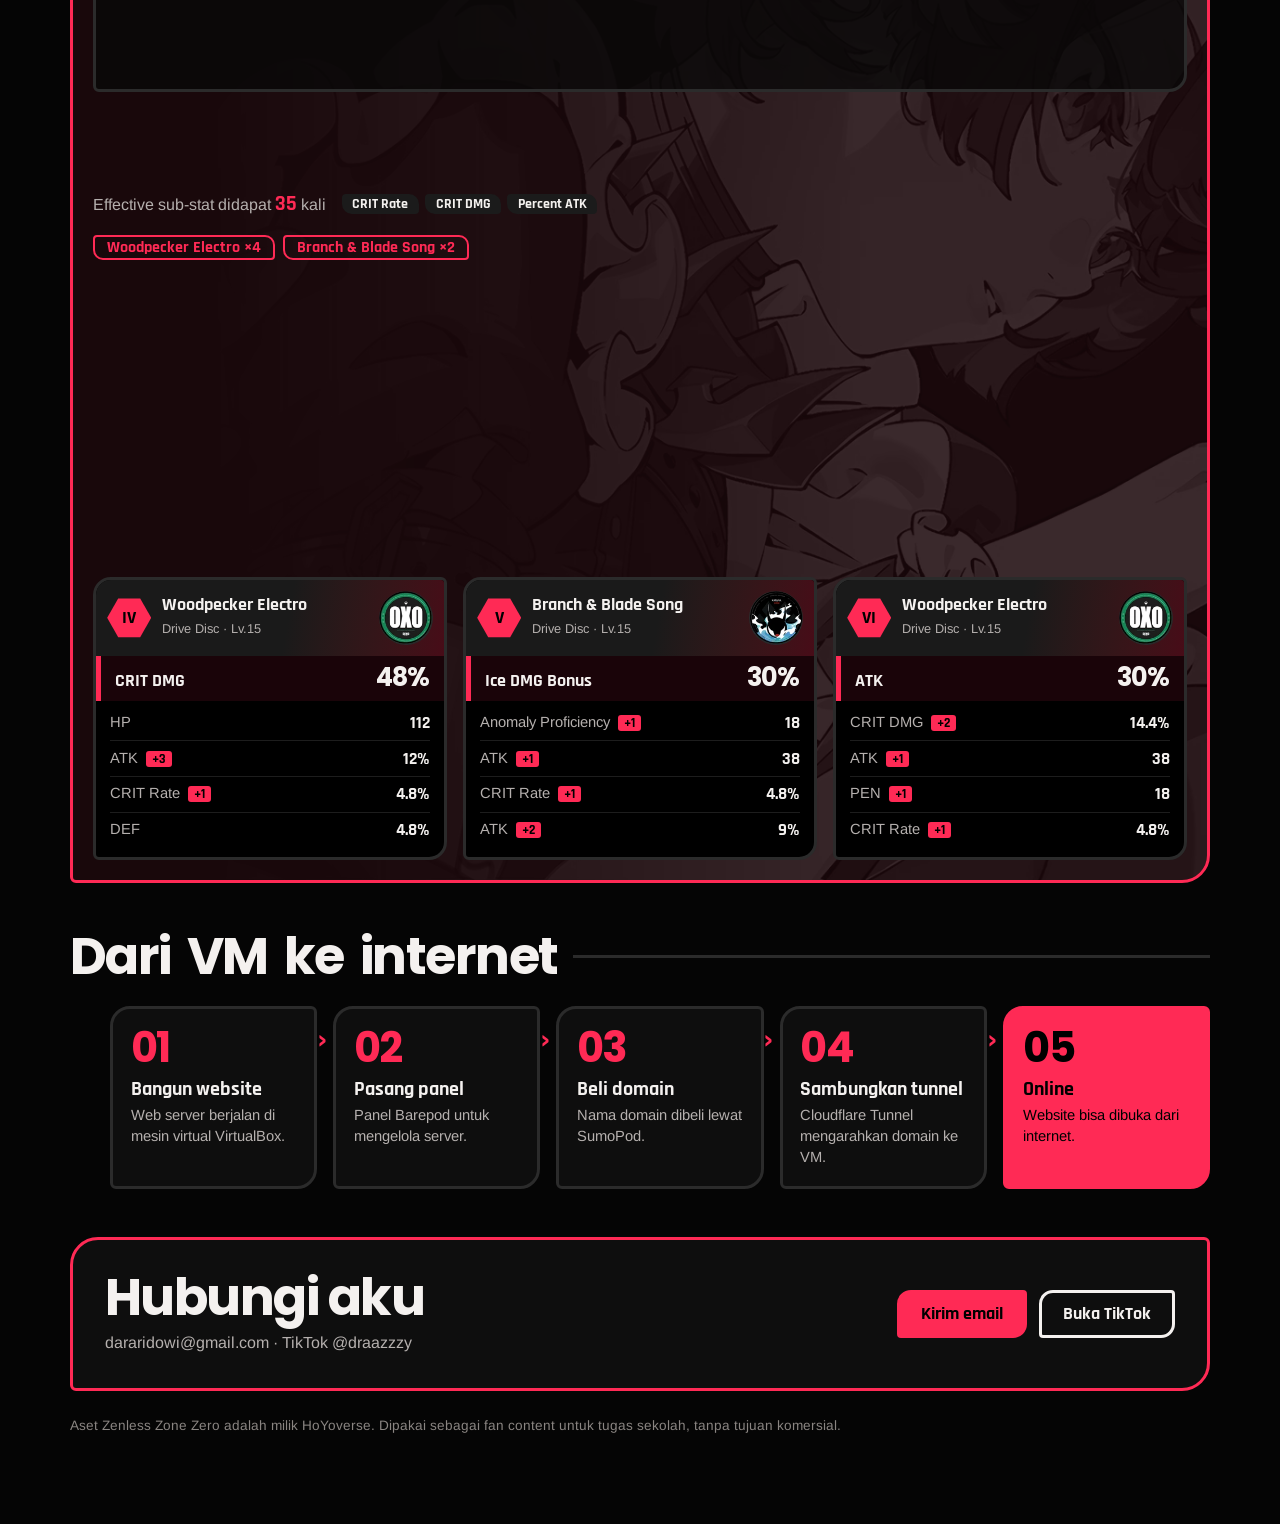
==== commit 148e67fc: "New Update" ====
--- a/index.html
+++ b/index.html
@@ -139,9 +139,18 @@
 
 <dialog id="lightbox">
   <button type="button" id="lightbox-close" data-en="Close">Tutup</button>
-  <img id="lightbox-image" alt="">
-  <p id="lightbox-caption"></p>
-  <a class="btn p" id="lightbox-link" target="_blank" rel="noopener">Tonton video</a>
+  <button class="lightbox-nav prev" id="lightbox-prev" type="button">&#8249;</button>
+  <button class="lightbox-nav next" id="lightbox-next" type="button">&#8250;</button>
+  <div class="lightbox-body">
+    <img id="lightbox-image" alt="">
+    <div class="lightbox-info">
+      <h3 id="lightbox-title"></h3>
+      <div class="lightbox-chips" id="lightbox-chips"></div>
+      <p id="lightbox-caption"></p>
+      <a class="btn p" id="lightbox-link" target="_blank" rel="noopener">Tonton video</a>
+      <small class="lightbox-count" id="lightbox-count"></small>
+    </div>
+  </div>
 </dialog>
 
 <script src="js/data/videos.js"></script>
@@ -149,6 +158,7 @@
 <script src="js/data/loading.js"></script>
 <script src="js/utils.js"></script>
 <script src="js/i18n.js"></script>
+<script src="js/motion.js"></script>
 <script src="js/loading.js"></script>
 <script src="js/showcase.js"></script>
 <script src="js/agent-build.js"></script>
--- a/css/style.css
+++ b/css/style.css
@@ -387,72 +387,8 @@
 
 .video-grid {
   display: grid;
-  grid-template-columns: repeat(auto-fill, minmax(200px, 1fr));
-  gap: 1.1rem;
-}
-
-.video-card {
-  padding: 0;
-  text-align: left;
-  background: var(--card);
-  border: 3px solid var(--line);
-  border-radius: 14px;
-  overflow: hidden;
-  transition: transform .2s, box-shadow .2s, border-color .2s;
-}
-
-.video-card img {
-  width: 100%;
-  aspect-ratio: 3/4;
-  object-fit: cover;
-}
-
-.video-card span {
-  display: block;
-  padding: .5rem .7rem;
-  font: 700 1rem/1.2 Raj, sans-serif;
-}
-
-.video-card:hover {
-  transform: translate(-3px, -3px);
-  border-color: var(--accent);
-  box-shadow: 6px 6px 0 var(--accent);
-}
-
-dialog {
-  margin: auto;
-  max-width: min(92vw, 520px);
-  max-height: 92vh;
-  padding: 0;
-  border: 3px solid var(--accent);
-  border-radius: 18px;
-  background: var(--card);
-  color: var(--white);
-  overflow: auto;
-}
-
-dialog::backdrop {
-  background: rgba(0, 0, 0, .85);
-}
-
-dialog img {
-  width: 100%;
-}
-
-dialog p {
-  padding: .9rem 1.1rem;
-  font: 700 1.2rem Raj, sans-serif;
-}
-
-dialog button {
-  position: absolute;
-  right: .6rem;
-  top: .6rem;
-  background: #000;
-  border: 2px solid var(--white);
-  border-radius: 8px;
-  padding: .1rem .7rem;
-  font: 700 1.1rem Raj, sans-serif;
+  grid-template-columns: repeat(auto-fill, minmax(220px, 1fr));
+  gap: 1.3rem;
 }
 
 /* BADGE NEW + PANEL NEW UPLOAD */
@@ -498,24 +434,6 @@
   margin-top: 1rem;
 }
 
-.video-card {
-  position: relative;
-}
-
-.video-card .badge-new {
-  position: absolute;
-  top: .5rem;
-  left: .5rem;
-}
-
-.video-card small {
-  display: block;
-  padding: 0 .7rem .55rem;
-  color: var(--muted);
-  font-size: .8rem;
-  margin-top: -.25rem;
-}
-
 @media (max-width: 700px) {
   .new-upload {
     grid-template-columns: 110px 1fr;
@@ -866,10 +784,6 @@
   display: none!important;
 }
 
-dialog .btn {
-  margin: 0 1.1rem 1.1rem;
-}
-
 /* PROYEK */
 .steps {
   list-style: none;
@@ -1361,17 +1275,6 @@
 }
 
 /* PERAPIAN: muncul saat scroll, ringkasan hero, tombol bahasa */
-.reveal {
-  opacity: 0;
-  transform: translateY(28px);
-  transition: opacity .7s ease, transform .7s cubic-bezier(.2, .7, .2, 1);
-}
-
-.reveal.is-visible {
-  opacity: 1;
-  transform: none;
-}
-
 .hero-stats {
   display: flex;
   flex-wrap: wrap;
@@ -1421,14 +1324,6 @@
 .engine-card img {
   width: 64px;
   height: 64px;
-}
-
-.video-card img {
-  transition: transform .4s;
-}
-
-.video-card:hover img {
-  transform: scale(1.05);
 }
 
 .steps li {
@@ -1445,3 +1340,362 @@
     color: var(--accent);
   }
 }
+
+/* ANIMASI SCROLL (aktif bila html punya kelas "motion", diatur js/motion.js) */
+html.has-smooth {
+  scroll-behavior: auto;
+}
+
+.scroll-progress {
+  position: fixed;
+  top: 0;
+  left: 0;
+  z-index: 98;
+  width: 100%;
+  height: 3px;
+  background: var(--accent);
+  transform: scaleX(0);
+  transform-origin: left;
+  pointer-events: none;
+}
+
+/* teks muncul per kata */
+html.motion .w {
+  display: inline-block;
+  overflow: hidden;
+  vertical-align: top;
+  padding-bottom: .14em;
+  margin-bottom: -.14em;
+}
+
+html.motion .w > span {
+  display: inline-block;
+  transform: translateY(115%);
+  transition: transform .9s cubic-bezier(.2, .8, .2, 1);
+  transition-delay: calc(min(var(--i, 0), 26) * 32ms);
+}
+
+html.motion .text-reveal.is-in .w > span {
+  transform: none;
+}
+
+html.motion .sec h2.text-reveal::after {
+  transform: scaleX(0);
+  transform-origin: left;
+  transition: transform 1.2s cubic-bezier(.2, .8, .2, 1) .2s;
+}
+
+html.motion .sec h2.text-reveal.is-in::after {
+  transform: scaleX(1);
+}
+
+/* kartu dan panel muncul bertahap */
+html.motion .item-reveal:not(.is-in) {
+  opacity: 0;
+}
+
+html.motion .item-reveal.is-in {
+  animation: item-in .9s cubic-bezier(.2, .8, .2, 1) backwards;
+  animation-delay: calc(min(var(--i, 0), 12) * 70ms);
+}
+
+html.motion .video-card.is-in img,
+html.motion .new-upload.is-in img {
+  animation: image-in 1.5s cubic-bezier(.2, .8, .2, 1) backwards;
+  animation-delay: calc(min(var(--i, 0), 12) * 70ms);
+}
+
+@keyframes item-in {
+  from {
+    opacity: 0;
+    transform: translateY(40px) scale(.97);
+  }
+}
+
+@keyframes image-in {
+  from {
+    transform: scale(1.3);
+  }
+}
+
+/* KARTU VIDEO */
+.video-card {
+  position: relative;
+  display: flex;
+  flex-direction: column;
+  padding: 0;
+  overflow: hidden;
+  text-align: left;
+  background: var(--card);
+  border: 3px solid var(--line);
+  border-radius: 16px 6px 16px 6px;
+  transform: perspective(800px) rotateX(var(--rx, 0deg)) rotateY(var(--ry, 0deg));
+  transition: transform .25s ease-out, border-color .25s, box-shadow .25s;
+}
+
+.video-card:hover {
+  border-color: var(--accent);
+  box-shadow: 0 14px 36px color-mix(in srgb, var(--accent) 32%, transparent);
+}
+
+.video-thumb {
+  position: relative;
+  overflow: hidden;
+  aspect-ratio: 3 / 4;
+}
+
+.video-thumb img {
+  width: 100%;
+  height: 100%;
+  object-fit: cover;
+  transition: transform .6s cubic-bezier(.2, .8, .2, 1);
+}
+
+.video-card:hover .video-thumb img {
+  transform: scale(1.07);
+}
+
+/* kilau yang lewat saat kartu disorot */
+.video-thumb::after {
+  content: "";
+  position: absolute;
+  top: -20%;
+  left: -90%;
+  width: 45%;
+  height: 140%;
+  background: linear-gradient(100deg, transparent, rgba(255, 255, 255, .3), transparent);
+  transform: skewX(-18deg);
+  transition: left .9s ease;
+  pointer-events: none;
+}
+
+.video-card:hover .video-thumb::after {
+  left: 130%;
+}
+
+.video-play {
+  position: absolute;
+  top: 50%;
+  left: 50%;
+  display: grid;
+  place-items: center;
+  width: 3.6rem;
+  height: 3.6rem;
+  margin: -1.8rem 0 0 -1.8rem;
+  color: #000;
+  background: var(--accent);
+  border-radius: 50%;
+  box-shadow: 0 0 0 .5rem color-mix(in srgb, var(--accent) 30%, transparent);
+  opacity: 0;
+  transform: scale(.6);
+  transition: opacity .3s, transform .3s cubic-bezier(.2, .8, .2, 1.4);
+}
+
+.video-play svg {
+  width: 1.5rem;
+  height: 1.5rem;
+  margin-left: .15rem;
+  fill: currentColor;
+}
+
+.video-card:hover .video-play,
+.video-card:focus-visible .video-play {
+  opacity: 1;
+  transform: scale(1);
+}
+
+.video-card .badge-new,
+.badge-top {
+  position: absolute;
+  top: .6rem;
+  z-index: 2;
+}
+
+.video-card .badge-new {
+  left: .6rem;
+}
+
+.badge-top {
+  right: .6rem;
+  padding: 0 .45rem;
+  font: 700 .75rem/1.3 Raj, sans-serif;
+  font-style: normal;
+  letter-spacing: .06em;
+  color: var(--accent);
+  background: #000;
+  border: 2px solid var(--accent);
+  border-radius: 3px;
+}
+
+.video-info {
+  display: grid;
+  gap: .4rem;
+  padding: .75rem .85rem .9rem;
+}
+
+.video-info b {
+  font: 700 1.1rem/1.2 Raj, sans-serif;
+}
+
+.video-meta {
+  display: flex;
+  flex-wrap: wrap;
+  align-items: center;
+  gap: .4rem .7rem;
+  font-size: .82rem;
+  color: var(--muted);
+}
+
+.video-points {
+  padding: 0 .55rem;
+  font: 700 .9rem Raj, sans-serif;
+  font-style: normal;
+  color: #000;
+  background: var(--accent);
+  border-radius: 3px 8px 3px 8px;
+}
+
+@media (hover: none) {
+  .video-play {
+    opacity: .9;
+    transform: scale(.85);
+  }
+}
+
+/* LIGHTBOX */
+dialog {
+  width: min(94vw, 980px);
+  max-height: 92vh;
+  margin: auto;
+  padding: 0;
+  overflow: hidden;
+  color: var(--white);
+  background: var(--card);
+  border: 3px solid var(--accent);
+  border-radius: 20px 6px 20px 6px;
+}
+
+dialog[open] {
+  animation: dialog-in .35s cubic-bezier(.2, .8, .2, 1);
+}
+
+dialog::backdrop {
+  background: rgba(0, 0, 0, .88);
+  backdrop-filter: blur(6px);
+}
+
+@keyframes dialog-in {
+  from {
+    opacity: 0;
+    transform: translateY(24px) scale(.97);
+  }
+}
+
+.lightbox-body {
+  display: grid;
+  grid-template-columns: minmax(0, 420px) 1fr;
+  max-height: 92vh;
+}
+
+.lightbox-body img {
+  width: 100%;
+  height: 100%;
+  max-height: 92vh;
+  object-fit: contain;
+  background: #000;
+}
+
+.lightbox-info {
+  display: flex;
+  flex-direction: column;
+  justify-content: center;
+  gap: .9rem;
+  padding: 2rem 2.4rem;
+}
+
+.lightbox-info h3 {
+  font: 700 clamp(1.5rem, 3vw, 2.2rem)/1.1 ZZZ, sans-serif;
+  letter-spacing: -.03em;
+}
+
+.lightbox-info p {
+  margin: 0;
+  color: var(--muted);
+}
+
+.lightbox-info .btn {
+  align-self: flex-start;
+}
+
+.lightbox-chips {
+  display: flex;
+  flex-wrap: wrap;
+  gap: .5rem;
+}
+
+.lightbox-chips span {
+  padding: 0 .7rem;
+  font: 700 .95rem Raj, sans-serif;
+  color: var(--accent);
+  border: 2px solid var(--accent);
+  border-radius: 4px 10px 4px 10px;
+}
+
+.lightbox-count {
+  font: 700 .9rem Raj, sans-serif;
+  letter-spacing: .06em;
+  color: var(--muted);
+}
+
+#lightbox-close {
+  position: absolute;
+  top: .8rem;
+  right: .8rem;
+  z-index: 3;
+  padding: .1rem .8rem;
+  font: 700 1.05rem Raj, sans-serif;
+  color: var(--white);
+  background: #000;
+  border: 2px solid var(--white);
+  border-radius: 8px;
+}
+
+.lightbox-nav {
+  position: absolute;
+  top: 50%;
+  z-index: 3;
+  display: grid;
+  place-items: center;
+  width: 2.8rem;
+  height: 2.8rem;
+  margin-top: -1.4rem;
+  padding: 0;
+  font: 700 1.8rem/1 Raj, sans-serif;
+  color: #000;
+  background: var(--accent);
+  border: 0;
+  border-radius: 50%;
+}
+
+.lightbox-nav.prev {
+  left: .8rem;
+}
+
+.lightbox-nav.next {
+  right: .8rem;
+}
+
+@media (max-width: 760px) {
+  .lightbox-body {
+    grid-template-columns: 1fr;
+    overflow-y: auto;
+  }
+
+  .lightbox-body img {
+    max-height: 55vh;
+  }
+
+  .lightbox-info {
+    padding: 1.2rem 1.4rem 1.6rem;
+  }
+}
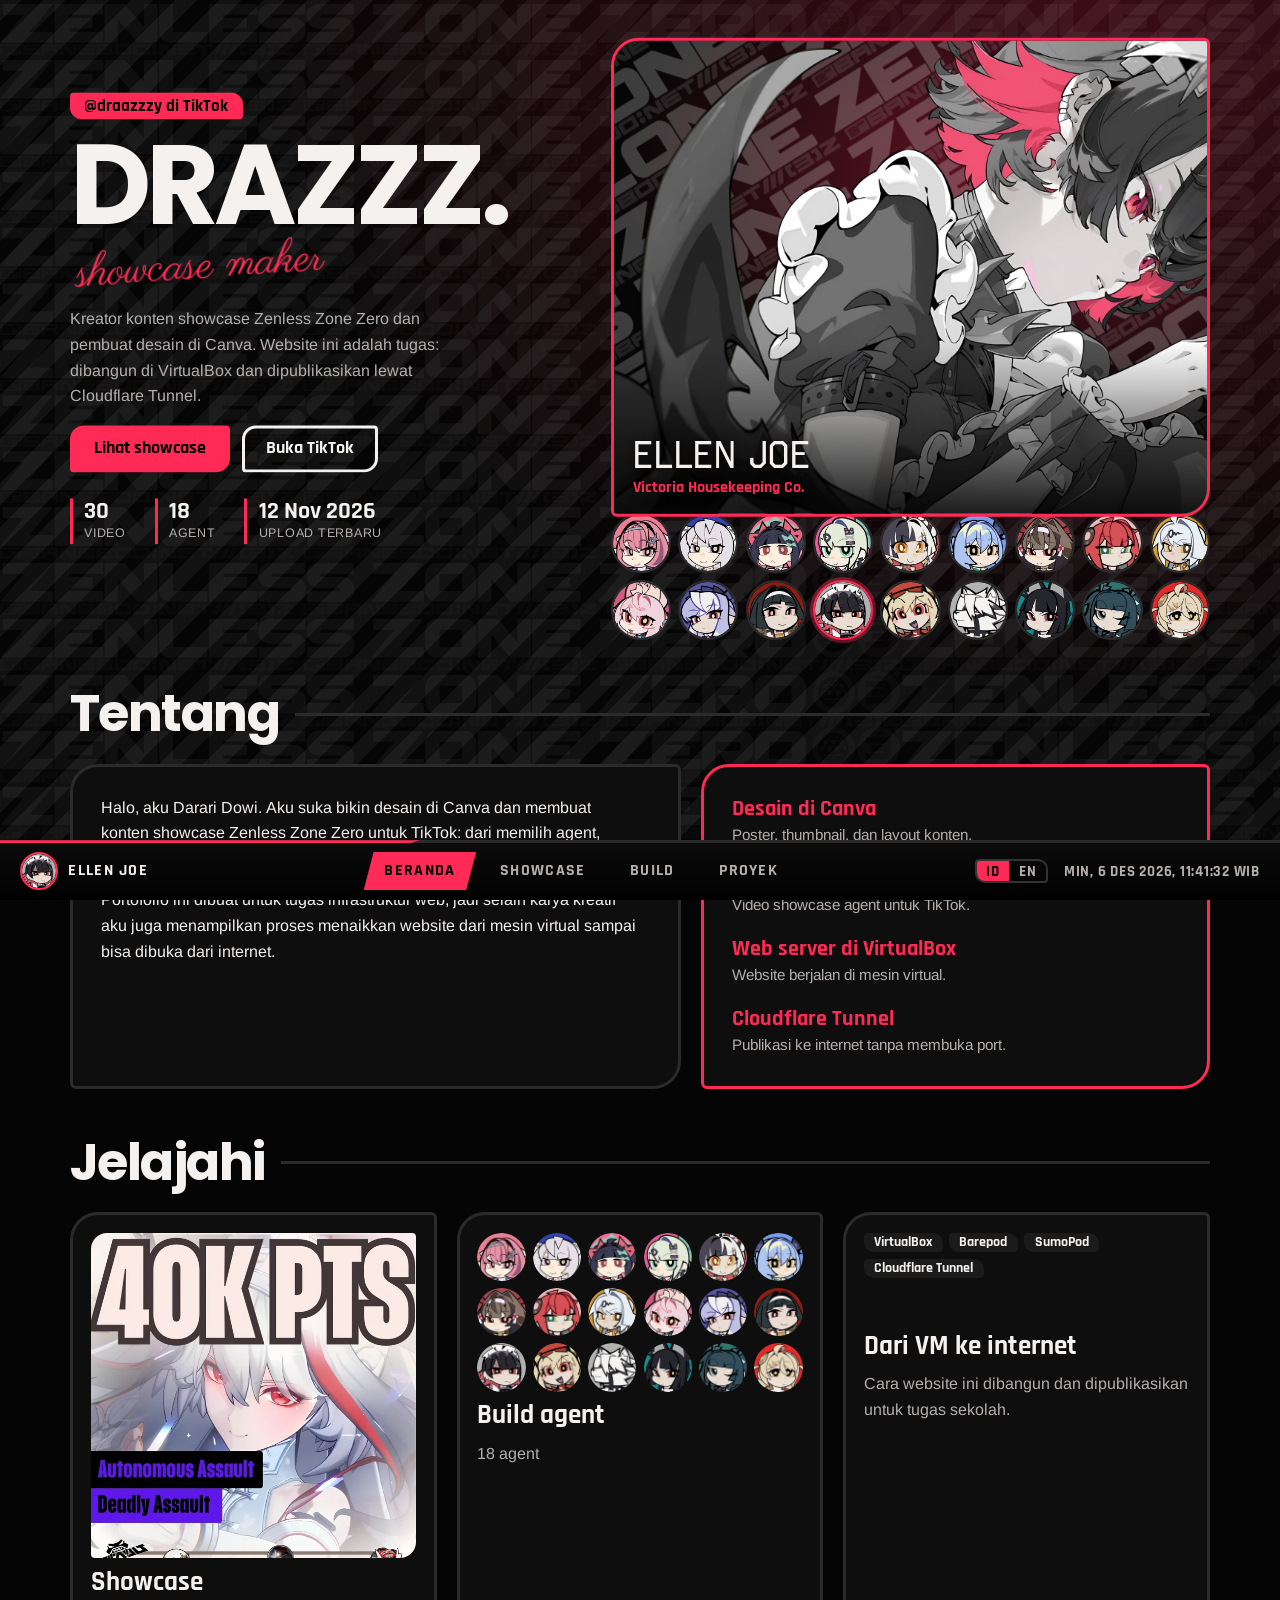
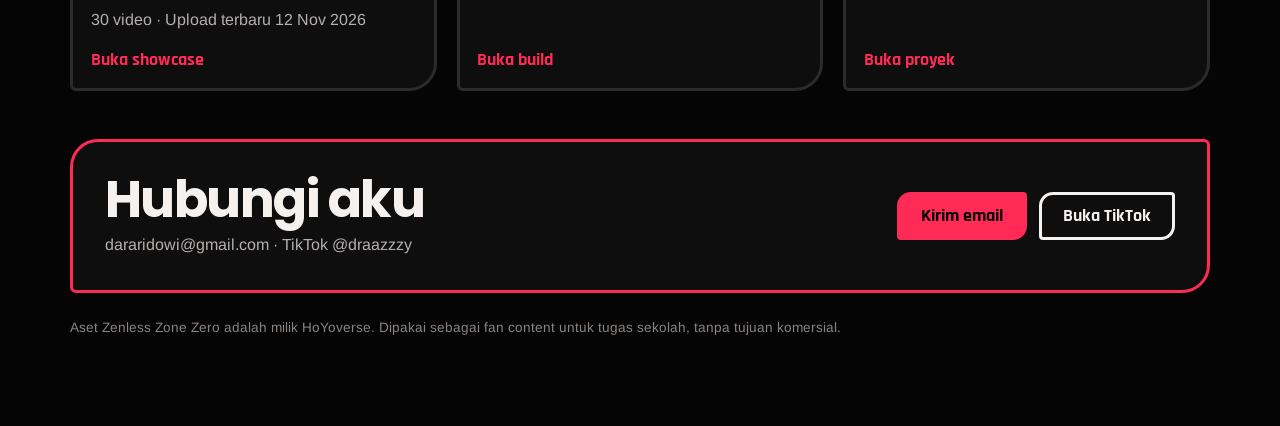
==== commit 7e8d43e8: "Update" ====
--- a/index.html
+++ b/index.html
@@ -6,6 +6,9 @@
 <meta name="theme-color" content="#000000">
 <title data-en="Drazzz. | Portfolio">Drazzz. | Portofolio</title>
 <meta name="description" content="Portofolio Drazzz.: desain Canva dan konten showcase Zenless Zone Zero." data-en="Drazzz. portfolio: Canva design and Zenless Zone Zero showcase content.">
+<script>try{if(sessionStorage.getItem('drazzz-loading-seen')==='1')document.documentElement.classList.add('skip-loading')}catch(e){}</script>
+<script>try{var a=JSON.parse(localStorage.getItem('drazzz-agent')),s=document.documentElement.style;if(a&&a.accent){var d=[1,3,5].map(function(i){return parseInt(a.accent.substr(i,2),16)});s.setProperty('--accent',a.accent);s.setProperty('--accent-rgb',d.join(' '));s.setProperty('--accent-dark','rgb('+d.map(function(v){return v*.72|0}).join(' ')+')')}}catch(e){}</script>
+<script>try{if(sessionStorage.getItem('drazzz-pt')==='1'){sessionStorage.removeItem('drazzz-pt');document.documentElement.classList.add('pt-enter')}}catch(e){}</script>
 <link rel="stylesheet" href="css/style.css">
 <noscript><style>#loading{display:none}</style></noscript>
 </head>
@@ -33,8 +36,7 @@
 </div>
 
 <main class="wrap">
-
-  <!-- HERO -->
+<!-- HERO -->
   <header class="hero" id="home">
     <div class="copy">
       <p class="chip" data-en="@draazzzy on TikTok">@draazzzy di TikTok</p>
@@ -42,18 +44,23 @@
       <p class="script">showcase maker</p>
       <p class="lead" data-en="Zenless Zone Zero showcase content creator and Canva designer. This website is a class project: built on VirtualBox and published through Cloudflare Tunnel.">Kreator konten showcase Zenless Zone Zero dan pembuat desain di Canva. Website ini adalah tugas: dibangun di VirtualBox dan dipublikasikan lewat Cloudflare Tunnel.</p>
       <div class="btns">
-        <a class="btn p" href="#showcase" data-en="View showcase">Lihat showcase</a>
+        <a class="btn p" href="showcase.html" data-en="View showcase">Lihat showcase</a>
         <a class="btn" href="https://www.tiktok.com/@draazzzy" target="_blank" rel="noopener" data-en="Open TikTok">Buka TikTok</a>
       </div>
       <div class="hero-stats" id="hero-stats"></div>
     </div>
-    <div class="art panel">
-      <div class="hero-bg-text" aria-hidden="true"></div>
-      <img class="hero-art" id="hero-art" src="assets/img/hero/ellen.webp" alt="Ilustrasi agent Ellen Joe dari Zenless Zone Zero">
+    <div class="hero-side">
+      <div class="art panel">
+        <div class="hero-bg-text" aria-hidden="true"></div>
+        <img class="hero-art" id="hero-art" alt="">
+        <div class="hero-name"><b id="hero-name"></b><small id="hero-faction"></small></div>
+      </div>
+      <div class="picker" id="hero-picker" role="group" aria-label="Pilih agent / Pick an agent"></div>
     </div>
   </header>
 
-  <!-- TENTANG -->
+  
+<!-- TENTANG -->
   <section class="sec" id="about">
     <h2 data-en="About">Tentang</h2>
     <div class="two">
@@ -70,43 +77,33 @@
     </div>
   </section>
 
-  <!-- SHOWCASE: data di js/data/videos.js -->
-  <section class="sec" id="showcase">
-    <h2>Showcase <span class="tag" id="video-count"></span></h2>
-    <div class="new-upload panel" id="new-upload" hidden></div>
-    <div class="mode-list" id="mode-list"></div>
-    <div class="video-toolbar" id="video-toolbar">
-      <div class="filter-list" id="filter-list"></div>
-      <label class="sort-box"><span data-en="Sort by">Urutkan</span>
-        <select id="sort-order">
-          <option value="newest" data-en="Newest first">Terbaru ke terlama</option>
-          <option value="oldest" data-en="Oldest first">Terlama ke terbaru</option>
-        </select>
-      </label>
+  
+  <!-- JELAJAHI -->
+  <section class="sec" id="explore">
+    <h2 data-en="Explore">Jelajahi</h2>
+    <div class="explore">
+      <a class="explore-card panel" href="showcase.html">
+        <img class="explore-thumb" id="explore-thumb" alt="" src="assets/img/t30.webp">
+        <h3>Showcase</h3>
+        <p id="explore-showcase-meta"></p>
+        <span class="go" data-en="Open showcase">Buka showcase</span>
+      </a>
+      <a class="explore-card panel" href="build.html">
+        <div class="explore-avatars" id="explore-avatars"></div>
+        <h3>Build agent</h3>
+        <p id="explore-build-meta"></p>
+        <span class="go" data-en="Open builds">Buka build</span>
+      </a>
+      <a class="explore-card panel" href="proyek.html">
+        <div class="chip-list"><span>VirtualBox</span><span>Barepod</span><span>SumoPod</span><span>Cloudflare Tunnel</span></div>
+        <h3 data-en="From VM to the internet">Dari VM ke internet</h3>
+        <p data-en="How this website was built and published for the class assignment.">Cara website ini dibangun dan dipublikasikan untuk tugas sekolah.</p>
+        <span class="go" data-en="Open project">Buka proyek</span>
+      </a>
     </div>
-    <div class="video-grid" id="video-grid"></div>
   </section>
 
-  <!-- BUILD AGENT: data di js/data/agents.js -->
-  <section class="sec" id="build">
-    <h2>Build agent</h2>
-    <div class="agent-tabs" id="agent-tabs"></div>
-    <div class="build-view panel" id="build-view"></div>
-  </section>
-
-  <!-- PROYEK -->
-  <section class="sec" id="proyek">
-    <h2 data-en="From VM to the internet">Dari VM ke internet</h2>
-    <ol class="steps">
-      <li><b data-en="Build the website">Bangun website</b><p data-en="A web server runs on a VirtualBox virtual machine.">Web server berjalan di mesin virtual VirtualBox.</p></li>
-      <li><b data-en="Install the panel">Pasang panel</b><p data-en="Barepod panel to manage the server.">Panel Barepod untuk mengelola server.</p></li>
-      <li><b data-en="Buy a domain">Beli domain</b><p data-en="The domain name is bought through SumoPod.">Nama domain dibeli lewat SumoPod.</p></li>
-      <li><b data-en="Connect the tunnel">Sambungkan tunnel</b><p data-en="Cloudflare Tunnel points the domain to the VM.">Cloudflare Tunnel mengarahkan domain ke VM.</p></li>
-      <li><b data-en="Online">Online</b><p data-en="The website can be opened from the internet.">Website bisa dibuka dari internet.</p></li>
-    </ol>
-  </section>
-
-  <!-- KONTAK -->
+<!-- KONTAK -->
   <section class="sec" id="contact">
     <div class="contact panel">
       <div>
@@ -124,44 +121,22 @@
 <footer data-en="Zenless Zone Zero assets belong to HoYoverse. Used as fan content for a school assignment, with no commercial purpose.">Aset Zenless Zone Zero adalah milik HoYoverse. Dipakai sebagai fan content untuk tugas sekolah, tanpa tujuan komersial.</footer>
 
 <nav class="nav" aria-label="Navigasi utama">
-  <div class="sig"><img src="assets/img/logo_white.png" alt="ZZZ"><span>Signal received // online</span></div>
-  <ul>
-    <li><a href="#home" class="on">Home</a></li>
-    <li><a href="#about" data-en="About">Tentang</a></li>
-    <li><a href="#showcase">Showcase</a></li>
-    <li><a href="#build">Build</a></li>
-    <li><a href="#proyek" data-en="Project">Proyek</a></li>
-    <li><a href="#contact" data-en="Contact">Kontak</a></li>
-  </ul>
+  <a class="sig" id="nav-agent" href="build.html#ellen"><img src="assets/img/b/ellen_av.webp" alt=""><span>Ellen Joe</span></a>
+  <ul><li><a href="index.html" class="on" aria-current="page" data-en="Home">Beranda</a></li><li><a href="showcase.html">Showcase</a></li><li><a href="build.html">Build</a></li><li><a href="proyek.html" data-en="Project">Proyek</a></li></ul>
   <button class="lang-toggle" id="lang-toggle" type="button" aria-label="Bahasa / Language"><span data-lang="id">ID</span><span data-lang="en">EN</span></button>
   <b class="yr" id="clock"></b>
 </nav>
-
-<dialog id="lightbox">
-  <button type="button" id="lightbox-close" data-en="Close">Tutup</button>
-  <button class="lightbox-nav prev" id="lightbox-prev" type="button">&#8249;</button>
-  <button class="lightbox-nav next" id="lightbox-next" type="button">&#8250;</button>
-  <div class="lightbox-body">
-    <img id="lightbox-image" alt="">
-    <div class="lightbox-info">
-      <h3 id="lightbox-title"></h3>
-      <div class="lightbox-chips" id="lightbox-chips"></div>
-      <p id="lightbox-caption"></p>
-      <a class="btn p" id="lightbox-link" target="_blank" rel="noopener">Tonton video</a>
-      <small class="lightbox-count" id="lightbox-count"></small>
-    </div>
-  </div>
-</dialog>
 
 <script src="js/data/videos.js"></script>
 <script src="js/data/agents.js"></script>
 <script src="js/data/loading.js"></script>
 <script src="js/utils.js"></script>
+<script src="js/theme.js"></script>
+<script src="js/transition.js"></script>
 <script src="js/i18n.js"></script>
 <script src="js/motion.js"></script>
 <script src="js/loading.js"></script>
-<script src="js/showcase.js"></script>
-<script src="js/agent-build.js"></script>
+<script src="js/home.js"></script>
 <script src="js/main.js"></script>
 </body>
 </html>
--- a/css/style.css
+++ b/css/style.css
@@ -24,6 +24,12 @@
   font-family: Arimo;
   src: url(../assets/fonts/Arimo-VariableFont.ttf);
   font-weight: 100 700;
+  font-display: swap;
+}
+
+@font-face {
+  font-family: Octin;
+  src: url(../assets/fonts/OctinCollege.otf);
   font-display: swap;
 }
 
@@ -1699,3 +1705,178 @@
     padding: 1.2rem 1.4rem 1.6rem;
   }
 }
+
+/* ============================================================
+   HALAMAN TERPISAH (Beranda, Showcase, Build, Proyek)
+   ============================================================ */
+
+/* perpindahan antarhalaman memudar halus; nav bawah tetap di tempat */
+@view-transition { navigation: none; }
+.nav { view-transition-name: nav; }
+::view-transition-old(root), ::view-transition-new(root) { animation-duration: .25s; }
+@media (prefers-reduced-motion: reduce) { @view-transition { navigation: none; } }
+
+/* loading penuh hanya di halaman pertama (js/loading.js) */
+html.skip-loading #loading { display: none; }
+
+/* judul halaman (Showcase, Build, Proyek) */
+.page-head {
+  display: flex;
+  flex-direction: column;
+  align-items: flex-start;
+  gap: .9rem;
+  padding: 2.5rem 0 .5rem;
+}
+.page-head h1 { font-size: clamp(2.6rem, 8vw, 5.2rem); }
+.page-head .lead { max-width: 60ch; }
+.page-head + .sec { padding-top: 1.5rem; }
+
+/* kartu Jelajahi di Beranda */
+.explore {
+  display: grid;
+  grid-template-columns: repeat(3, 1fr);
+  gap: 1.25rem;
+  margin-top: 1.25rem;
+}
+.explore-card {
+  display: flex;
+  flex-direction: column;
+  gap: .6rem;
+  padding: 1.1rem;
+  text-decoration: none;
+  transition: border-color .2s, translate .2s;
+}
+.explore-card:hover, .explore-card:focus-visible { border-color: var(--accent); translate: 0 -4px; }
+.explore-card h3 { font: 700 1.7rem/1.1 Raj, sans-serif; }
+.explore-card p { color: var(--muted); }
+.explore-card .go { margin-top: auto; padding-top: .4rem; font: 700 1.1rem Raj, sans-serif; color: var(--accent); }
+.explore-thumb {
+  width: 100%;
+  aspect-ratio: 1;
+  object-fit: cover;
+  object-position: 50% 0;
+  border-radius: 16px 4px 16px 4px;
+}
+.explore-avatars { display: grid; grid-template-columns: repeat(6, 1fr); gap: .45rem; align-content: start; }
+.explore-avatars img { width: 100%; aspect-ratio: 1; object-fit: cover; border-radius: 50%; background: #1a1a1a; }
+.explore-card .chip-list { align-content: flex-start; min-height: 5.6rem; }
+@media (max-width: 860px) { .explore { grid-template-columns: 1fr; } }
+
+
+/* ============================================================
+   WARNA TEMA PER AGENT, FOTO HERO, DAN NAV BAWAH BARU
+   ============================================================ */
+:root { --accent-dark: color-mix(in srgb, var(--accent) 72%, #000); }
+
+/* hero: foto + pemilih agent */
+.hero-side { display: grid; gap: .85rem; align-content: center; }
+.hero-art {
+  scale: 1;
+}
+.art::after {
+  content: "";
+  position: absolute;
+  inset: auto 0 0 0;
+  height: 36%;
+  z-index: 1;
+  background: linear-gradient(to top, rgba(0, 0, 0, .88), transparent);
+  pointer-events: none;
+}
+.hero-name {
+  position: absolute;
+  z-index: 2;
+  left: 1.2rem;
+  bottom: 1rem;
+  display: grid;
+  gap: .15rem;
+  text-shadow: 0 2px 14px #000;
+  pointer-events: none;
+}
+.hero-name b { font: 2.4rem/1 Octin, sans-serif; letter-spacing: .02em; }
+.hero-name small { font: 700 1rem Raj, sans-serif; color: var(--accent); }
+.picker { display: grid; grid-template-columns: repeat(9, 1fr); gap: .45rem; }
+.pick {
+  padding: 0;
+  aspect-ratio: 1;
+  overflow: hidden;
+  border: 2px solid var(--line);
+  border-radius: 50%;
+  background: #111;
+  transition: border-color .15s, scale .15s, box-shadow .2s;
+}
+.pick img { width: 100%; height: 100%; object-fit: cover; }
+.pick:hover { scale: 1.08; border-color: var(--muted); }
+.pick[aria-pressed="true"] {
+  border-color: var(--accent);
+  box-shadow: 0 0 0 3px color-mix(in srgb, var(--accent) 38%, transparent);
+}
+@media (max-width: 600px) { .picker { grid-template-columns: repeat(6, 1fr); } }
+@media (prefers-reduced-motion: no-preference) {
+  @keyframes float { 50% { transform: translateY(-8px); } }
+}
+
+/* build: foto agent utuh di kolom kiri, stat di kanan */
+.build-top { display: grid; grid-template-columns: minmax(0, 420px) 1fr; gap: 1.25rem; align-items: start; }
+.build-art {
+  position: sticky;
+  top: 1rem;
+  overflow: hidden;
+  border: 3px solid var(--accent);
+  border-radius: 24px 6px 24px 6px;
+  background: radial-gradient(circle at 70% 35%, color-mix(in srgb, var(--accent) 38%, transparent), #0a0a0a 72%);
+}
+.build-art img { width: 100%; aspect-ratio: 5 / 4; object-fit: cover; }
+.build-main { display: grid; gap: 1.1rem; min-width: 0; }
+@media (max-width: 900px) { .build-top { grid-template-columns: 1fr; } .build-art { position: static; } }
+
+/* NAV BAWAH: lencana agent, tab miring, font Octin */
+.nav {
+  gap: 1.4rem;
+  border-top: 0;
+  padding-top: .55rem;
+  font: 1.35rem/1 Octin, sans-serif;
+  letter-spacing: .03em;
+}
+.nav::before, .nav::after { content: ""; position: absolute; top: -3px; left: 0; height: 3px; }
+.nav::before { right: 0; background: var(--line); }
+.nav::after { width: min(34%, 420px); background: var(--accent); clip-path: polygon(0 0, 100% 0, calc(100% - 10px) 100%, 0 100%); }
+.sig { gap: .65rem; text-decoration: none; color: var(--white); font-size: 1.2rem; }
+.sig img { width: 38px; height: 38px; border-radius: 50%; object-fit: cover; background: #111; border: 2px solid var(--accent); }
+.nav ul { gap: .2rem; }
+.nav li a { padding: .5rem 1.4rem; border-radius: 0; color: var(--muted); transition: color .15s; }
+.nav li a:hover { background: none; color: var(--white); }
+.nav li a.on { color: #000; background: var(--accent); clip-path: polygon(10px 0, 100% 0, calc(100% - 10px) 100%, 0 100%); }
+.yr { font: 1.15rem/1 Octin, sans-serif; font-variant-numeric: tabular-nums; color: var(--muted); }
+.lang-toggle { font: 1.05rem/1 Octin, sans-serif; }
+@media (max-width: 760px) { .sig span, .yr { display: none; } .nav li a { padding: .5rem .9rem; } }
+
+/* ===== v4: nav bawah, tema agent, transisi pindah halaman ===== */
+:root { --nav-font: Raj, sans-serif; transition: --accent .35s ease; }  /* ganti font nav cukup di --nav-font */
+
+.nav { gap: 1rem; background: linear-gradient(0deg, #000, #0c0c0c); }
+.nav li a, .sig, .yr, .lang-toggle { font-family: var(--nav-font); font-weight: 700; letter-spacing: .08em; text-transform: uppercase; }
+.nav li a { font-size: 1rem; line-height: 1; padding: .7rem 1.3rem; }
+.sig { font-size: 1rem; line-height: 1; color: var(--white); }
+.yr, .lang-toggle { font-size: .95rem; line-height: 1; letter-spacing: .05em; font-variant-numeric: tabular-nums; }
+
+.hero-side .art { background: radial-gradient(110% 85% at 72% 28%, color-mix(in srgb, var(--accent) 42%, transparent), transparent 65%), #060606; }
+.pick:focus-visible { outline: 2px solid var(--white); outline-offset: 2px; }
+
+/* Transisi pindah halaman: dua pita miring (warna agent lalu hitam) menyapu layar. Logikanya di js/transition.js */
+.pt { position: fixed; top: 0; bottom: 0; left: -25vh; width: calc(100vw + 50vh); z-index: 90; pointer-events: none; }
+.pt i {
+  position: absolute; inset: 0; transform: translateX(-102%);
+  clip-path: polygon(18vh 0, 100% 0, calc(100% - 18vh) 100%, 0 100%);
+  transition: transform .42s cubic-bezier(.75, 0, .2, 1);
+}
+.pt i:first-child { background: var(--accent); }
+.pt i:last-child { display: grid; place-items: center; background: #050505; }
+.pt img { height: 11vh; width: auto; }
+.pt.is-in i { transform: none; }
+.pt.is-in i:last-child { transition-delay: .06s; }
+.pt.is-out i { transform: translateX(102%); }
+.pt.is-out i:first-child { transition-delay: .06s; }
+.pt.pt-reset i { transition: none; }
+html.pt-enter .pt i { transform: none; transition: none; }
+html.pt-enter::after { content: ""; position: fixed; inset: 0; z-index: 89; background: #050505; animation: pt-failsafe .01s 2.5s forwards; }
+@keyframes pt-failsafe { to { opacity: 0; visibility: hidden; } }
